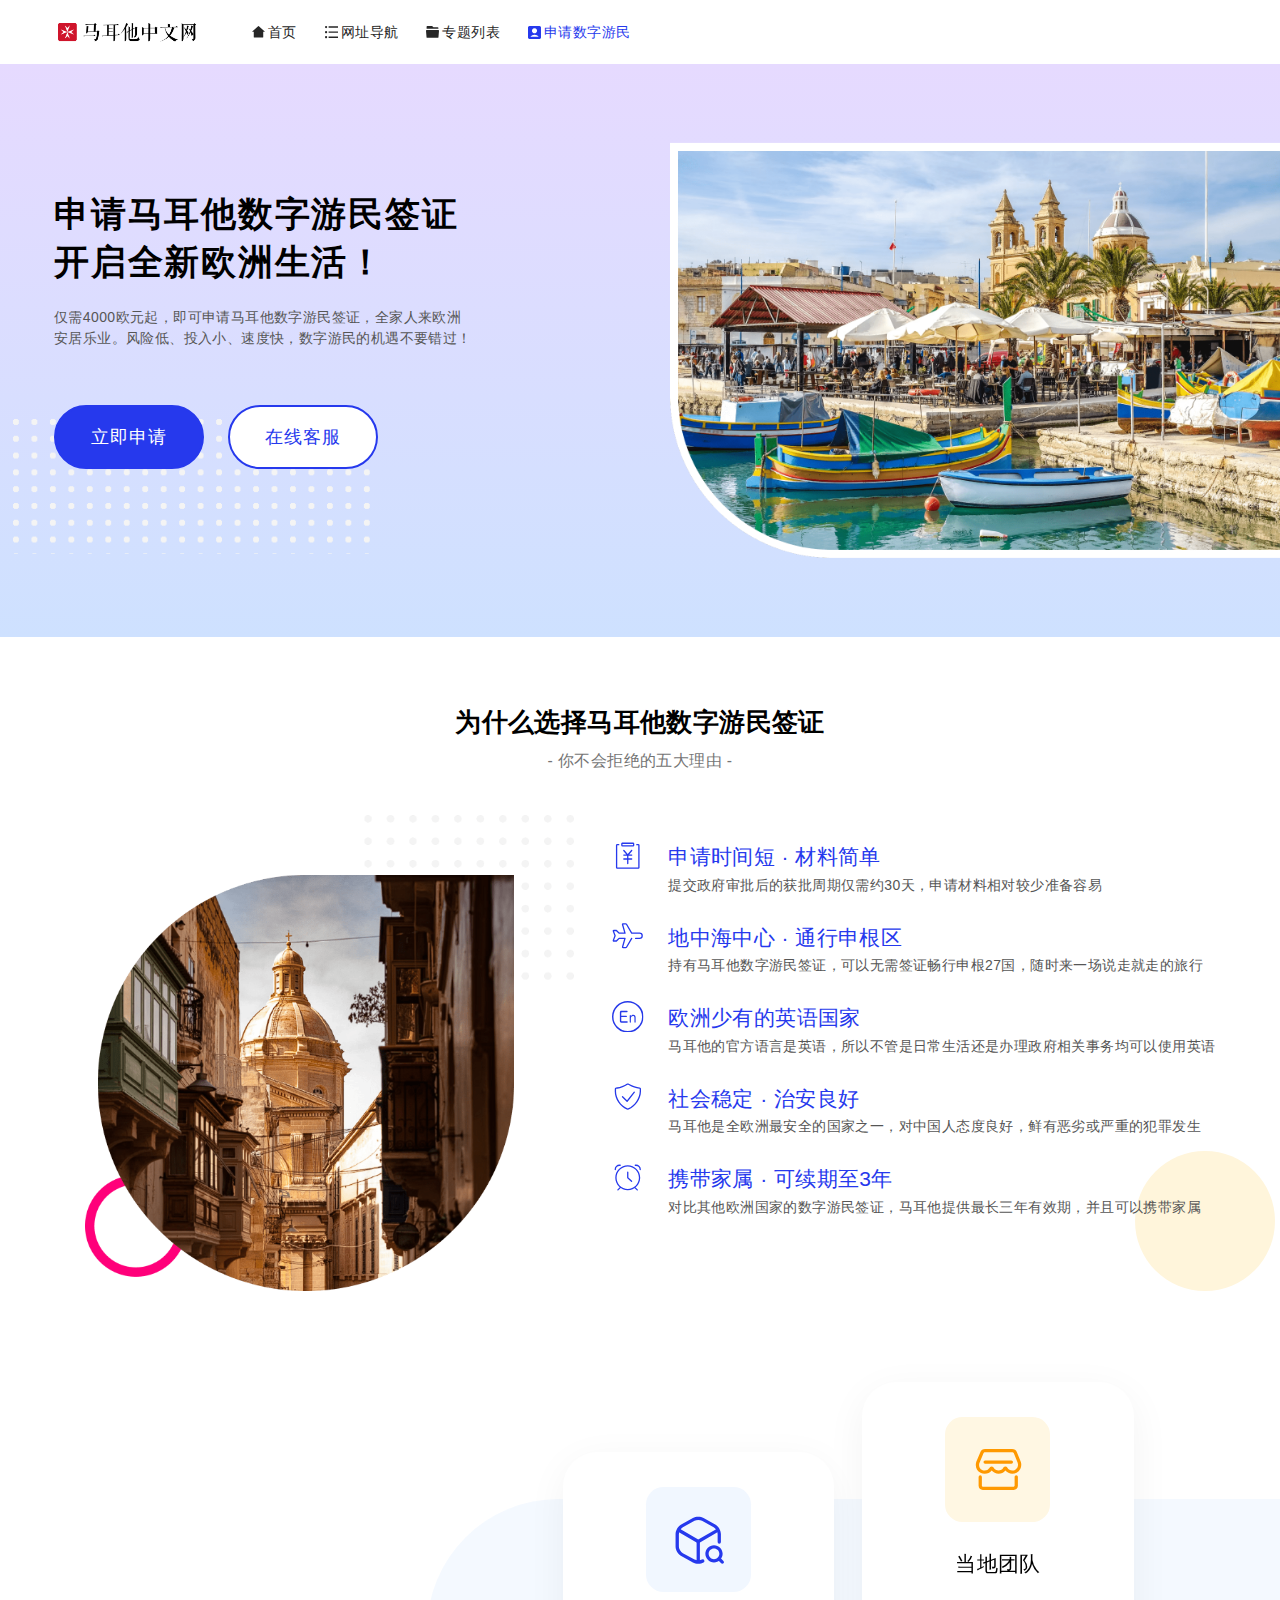
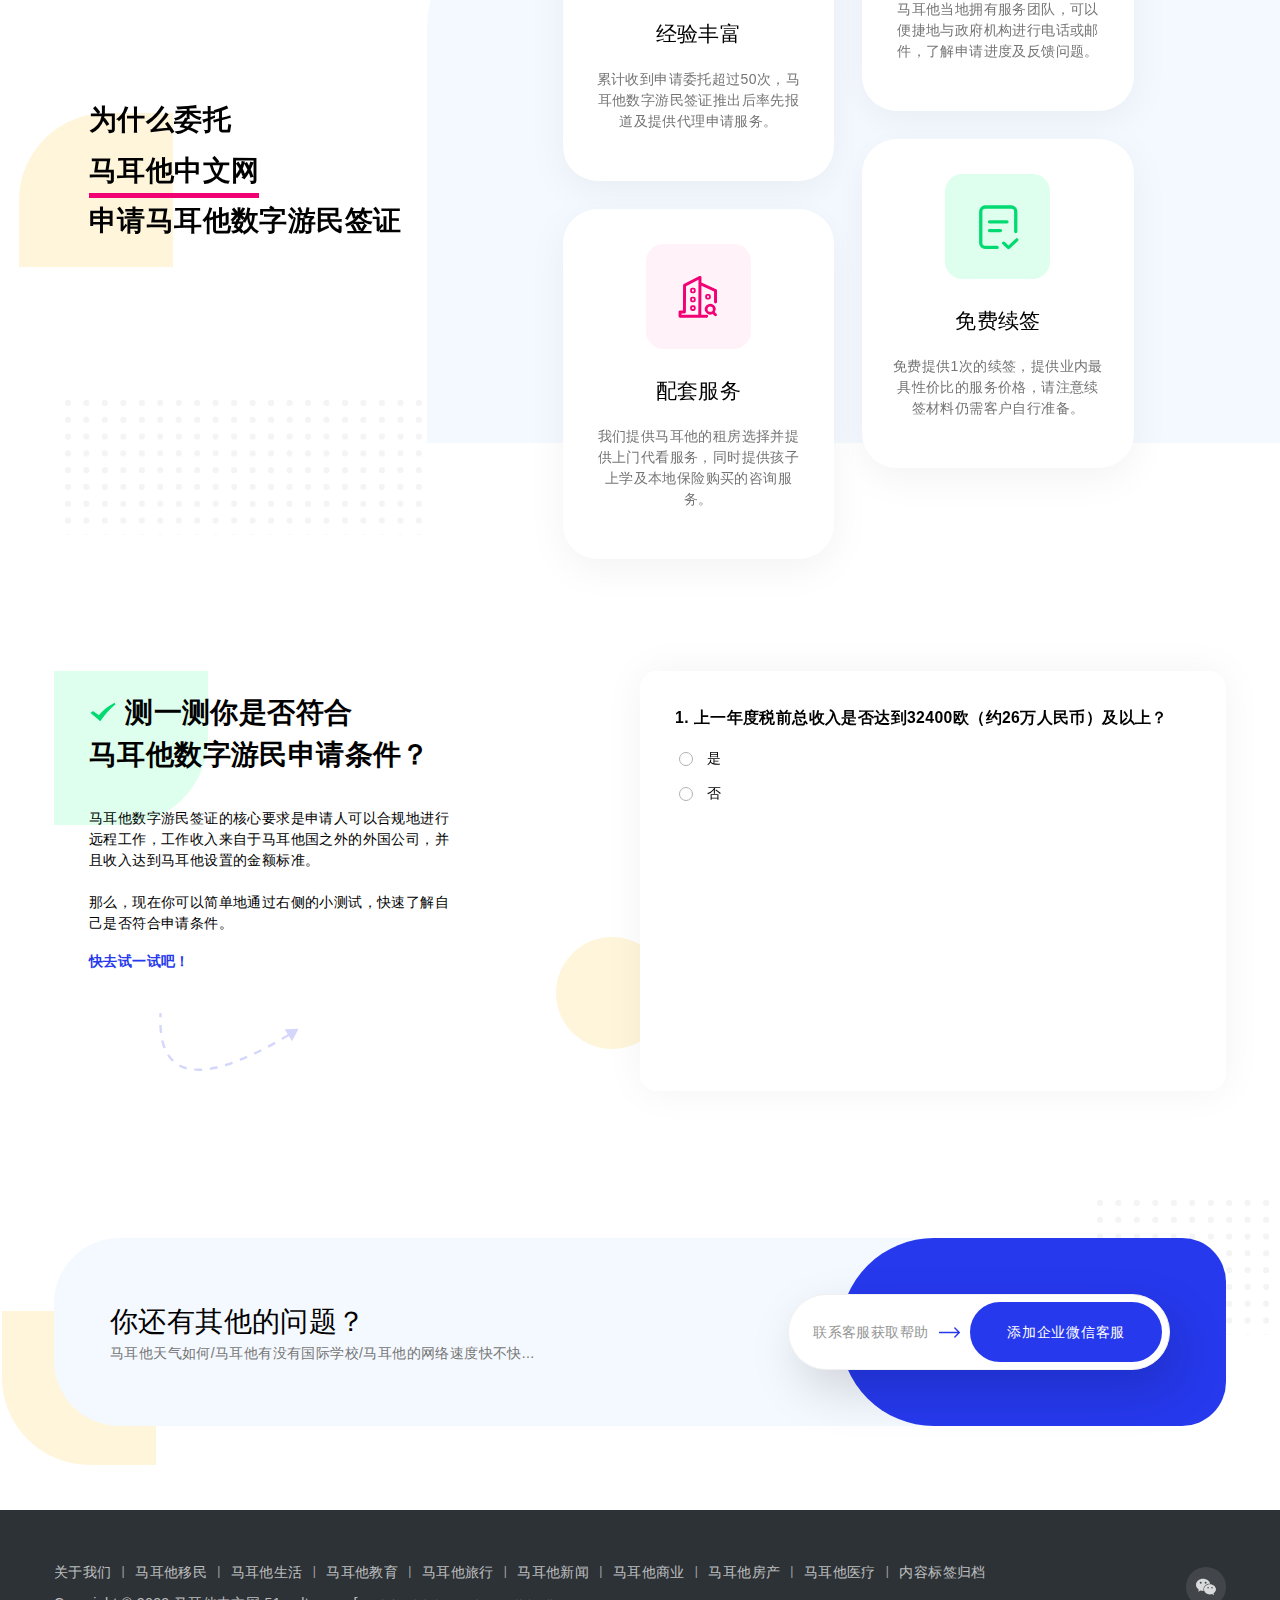
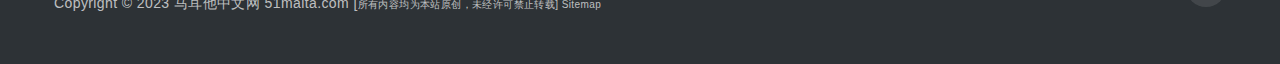
==== index.html @ 095caa0f "fix: update" ====
<!doctype html>
<html lang="en">
  <head>
    <meta charset="UTF-8" />
    <meta name="viewport" content="width=device-width,initial-scale=1,maximum-scale=1,user-scalable=0,viewport-fit=cover" />
    <title>申请数字游民 - 马耳他中文网 - 马耳他实用资讯及指南</title>
    <meta name="keywords" content="马耳他, 马耳他中文网,马耳他旅游,马耳他生活,马耳他教育,马耳他文化,马耳他商业,马耳他指南,马耳他资讯,马耳他移民" />
    <meta name="description" content="马耳他中文网提供全面的马耳他实用资讯和旅游生活指南。我们致力于为在马耳他生活的中国人提供实用信息，同时为对马耳他感兴趣的人提供关于马耳他的各种信息，包括移民、旅游、文化、教育、生活和工作等方面的内容。" />
    <meta property="og:type" content="webpage" />
    <meta property="og:url" content="https://www.51malta.com" />
    <meta property="og:site_name" content="马耳他中文网" />
    <meta property="og:title" content="申请数字游民 - 马耳他中文网 - 马耳他实用资讯及指南" />
    <meta property="og:description" content="马耳他中文网提供全面的马耳他实用资讯和旅游生活指南。我们致力于为在马耳他生活的中国人提供实用信息，同时为对马耳他感兴趣的人提供关于马耳他的各种信息，包括移民、旅游、文化、教育、生活和工作等方面的内容。" />
    <meta name="applicable-device" content="pc,mobile" />
    <meta http-equiv="Cache-Control" content="no-transform" />
    <link rel="icon" href="favicon.png">
    <link rel='dns-prefetch' href='//www.51malta.com' />
    <script type="module" crossorigin src="/static/index-8d9194de.js"></script>
    <link rel="stylesheet" href="/static/style-eeecd797.css">
  </head>
  <body>
    <div id="app"></div>
    
  </body>
</html>
---- static/style-eeecd797.css ----
*,:before,:after{box-sizing:border-box;border-width:0;border-style:solid;border-color:#e5e7eb}:before,:after{--tw-content: ""}html{line-height:1.5;-webkit-text-size-adjust:100%;-moz-tab-size:4;-o-tab-size:4;tab-size:4;font-family:ui-sans-serif,system-ui,-apple-system,BlinkMacSystemFont,Segoe UI,Roboto,Helvetica Neue,Arial,Noto Sans,sans-serif,"Apple Color Emoji","Segoe UI Emoji",Segoe UI Symbol,"Noto Color Emoji";font-feature-settings:normal;font-variation-settings:normal}body{margin:0;line-height:inherit}hr{height:0;color:inherit;border-top-width:1px}abbr:where([title]){-webkit-text-decoration:underline dotted;text-decoration:underline dotted}h1,h2,h3,h4,h5,h6{font-size:inherit;font-weight:inherit}a{color:inherit;text-decoration:inherit}b,strong{font-weight:bolder}code,kbd,samp,pre{font-family:ui-monospace,SFMono-Regular,Menlo,Monaco,Consolas,Liberation Mono,Courier New,monospace;font-size:1em}small{font-size:80%}sub,sup{font-size:75%;line-height:0;position:relative;vertical-align:baseline}sub{bottom:-.25em}sup{top:-.5em}table{text-indent:0;border-color:inherit;border-collapse:collapse}button,input,optgroup,select,textarea{font-family:inherit;font-feature-settings:inherit;font-variation-settings:inherit;font-size:100%;font-weight:inherit;line-height:inherit;color:inherit;margin:0;padding:0}button,select{text-transform:none}button,[type=button],[type=reset],[type=submit]{-webkit-appearance:button;background-color:transparent;background-image:none}:-moz-focusring{outline:auto}:-moz-ui-invalid{box-shadow:none}progress{vertical-align:baseline}::-webkit-inner-spin-button,::-webkit-outer-spin-button{height:auto}[type=search]{-webkit-appearance:textfield;outline-offset:-2px}::-webkit-search-decoration{-webkit-appearance:none}::-webkit-file-upload-button{-webkit-appearance:button;font:inherit}summary{display:list-item}blockquote,dl,dd,h1,h2,h3,h4,h5,h6,hr,figure,p,pre{margin:0}fieldset{margin:0;padding:0}legend{padding:0}ol,ul,menu{list-style:none;margin:0;padding:0}dialog{padding:0}textarea{resize:vertical}input::-moz-placeholder,textarea::-moz-placeholder{opacity:1;color:#9ca3af}input::placeholder,textarea::placeholder{opacity:1;color:#9ca3af}button,[role=button]{cursor:pointer}:disabled{cursor:default}img,svg,video,canvas,audio,iframe,embed,object{display:block;vertical-align:middle}img,video{max-width:100%;height:auto}[hidden]{display:none}*,:before,:after{--tw-border-spacing-x: 0;--tw-border-spacing-y: 0;--tw-translate-x: 0;--tw-translate-y: 0;--tw-rotate: 0;--tw-skew-x: 0;--tw-skew-y: 0;--tw-scale-x: 1;--tw-scale-y: 1;--tw-pan-x: ;--tw-pan-y: ;--tw-pinch-zoom: ;--tw-scroll-snap-strictness: proximity;--tw-gradient-from-position: ;--tw-gradient-via-position: ;--tw-gradient-to-position: ;--tw-ordinal: ;--tw-slashed-zero: ;--tw-numeric-figure: ;--tw-numeric-spacing: ;--tw-numeric-fraction: ;--tw-ring-inset: ;--tw-ring-offset-width: 0px;--tw-ring-offset-color: #fff;--tw-ring-color: rgb(59 130 246 / .5);--tw-ring-offset-shadow: 0 0 #0000;--tw-ring-shadow: 0 0 #0000;--tw-shadow: 0 0 #0000;--tw-shadow-colored: 0 0 #0000;--tw-blur: ;--tw-brightness: ;--tw-contrast: ;--tw-grayscale: ;--tw-hue-rotate: ;--tw-invert: ;--tw-saturate: ;--tw-sepia: ;--tw-drop-shadow: ;--tw-backdrop-blur: ;--tw-backdrop-brightness: ;--tw-backdrop-contrast: ;--tw-backdrop-grayscale: ;--tw-backdrop-hue-rotate: ;--tw-backdrop-invert: ;--tw-backdrop-opacity: ;--tw-backdrop-saturate: ;--tw-backdrop-sepia: }::backdrop{--tw-border-spacing-x: 0;--tw-border-spacing-y: 0;--tw-translate-x: 0;--tw-translate-y: 0;--tw-rotate: 0;--tw-skew-x: 0;--tw-skew-y: 0;--tw-scale-x: 1;--tw-scale-y: 1;--tw-pan-x: ;--tw-pan-y: ;--tw-pinch-zoom: ;--tw-scroll-snap-strictness: proximity;--tw-gradient-from-position: ;--tw-gradient-via-position: ;--tw-gradient-to-position: ;--tw-ordinal: ;--tw-slashed-zero: ;--tw-numeric-figure: ;--tw-numeric-spacing: ;--tw-numeric-fraction: ;--tw-ring-inset: ;--tw-ring-offset-width: 0px;--tw-ring-offset-color: #fff;--tw-ring-color: rgb(59 130 246 / .5);--tw-ring-offset-shadow: 0 0 #0000;--tw-ring-shadow: 0 0 #0000;--tw-shadow: 0 0 #0000;--tw-shadow-colored: 0 0 #0000;--tw-blur: ;--tw-brightness: ;--tw-contrast: ;--tw-grayscale: ;--tw-hue-rotate: ;--tw-invert: ;--tw-saturate: ;--tw-sepia: ;--tw-drop-shadow: ;--tw-backdrop-blur: ;--tw-backdrop-brightness: ;--tw-backdrop-contrast: ;--tw-backdrop-grayscale: ;--tw-backdrop-hue-rotate: ;--tw-backdrop-invert: ;--tw-backdrop-opacity: ;--tw-backdrop-saturate: ;--tw-backdrop-sepia: }:root{--theme-color: #2639ED;--theme-hover: #2639ED;--action-color: #2639ED;--theme-base-color: #fff;--theme-body-bg-color: #fff;--theme-el-bg-color: #fff;--theme-font-family: -apple-system,BlinkMacSystemFont,Segoe UI,Roboto,Ubuntu,Helvetica Neue,Helvetica,Arial,PingFang SC,Hiragino Sans GB,Microsoft YaHei UI,Microsoft YaHei,Source Han Sans CN,sans-serif;--theme-dropdown-arrow: url("data:image/svg+xml;charset=utf-8,%3Csvg class='icon' viewBox='0 0 1024 1024' xmlns='http://www.w3.org/2000/svg' width='300' height='300'%3E%3Cpath d='M512 562.005l211.2-211.2 60.33 60.331L512 682.666l-271.53-271.53 60.33-60.33z'/%3E%3C/svg%3E");--theme-quote-bg: url("data:image/svg+xml;charset=utf-8,%3Csvg class='icon' viewBox='0 0 1024 1024' xmlns='http://www.w3.org/2000/svg' width='180' height='180'%3E%3Cpath d='M195.541 739.03C151.595 692.351 128 640 128 555.135c0-149.333 104.832-283.179 257.28-349.355l38.101 58.795c-142.293 76.97-170.112 176.853-181.205 239.83 22.912-11.862 52.907-16 82.304-13.27 76.97 7.125 137.643 70.315 137.643 148.864a149.333 149.333 0 01-149.334 149.333 165.163 165.163 0 01-117.248-50.304zm426.667 0c-43.947-46.678-67.541-99.03-67.541-183.894 0-149.333 104.832-283.179 257.28-349.355l38.101 58.795c-142.293 76.97-170.112 176.853-181.205 239.83 22.912-11.862 52.906-16 82.304-13.27 76.97 7.125 137.642 70.315 137.642 148.864a149.333 149.333 0 01-149.333 149.333 165.163 165.163 0 01-117.248-50.304z'/%3E%3C/svg%3E") }*{-webkit-tap-highlight-color:rgba(255,255,255,0);-webkit-tap-highlight-color:transparent;box-sizing:inherit}*:before,*:after{box-sizing:inherit}html{box-sizing:border-box;-webkit-text-size-adjust:100%}html,body{padding:0;margin:0;font-family:Microsoft YaHei,-apple-system,BlinkMacSystemFont,Segoe UI,Roboto,Ubuntu,Helvetica Neue,Helvetica,Arial,PingFang SC,Hiragino Sans GB,Microsoft YaHei UI,Microsoft YaHei,Source Han Sans CN,sans-serif;-webkit-overflow-scrolling:touch;color:#000000a6;padding-bottom:env(safe-area-inset-bottom);background:var(--theme-body-bg-color);word-wrap:break-word;color:var(--theme-black-color);--scrollbar-width: 0px;transition:all .3s ease-out 0s,padding-right 0s;-webkit-font-smoothing:antialiased}body{transition:all .3s ease-out 0s,padding-right 0s;padding-top:64px}div,a,ul,p,h1,h2,h3,h4,h5,h6,span,li,ol,dl{padding:0;margin:0;letter-spacing:.4px}ul{list-style:none}a{text-decoration:none;color:var(--van-primary-color)}h1,h2,h3,h4,h5,h6{padding:0;margin:0;font-weight:400}::-webkit-search-cancel-button{display:none}.flex-center{display:flex;align-items:center;justify-content:center}.wrap{margin-left:auto;margin-right:auto;width:100%;padding-left:10px;padding-right:10px}@media (min-width: 768px){.wrap{padding-left:1rem;padding-right:1rem}}.btn{position:relative;z-index:10;cursor:pointer;-webkit-user-select:none;-moz-user-select:none;user-select:none;border-radius:9999px;border-width:2px;padding:1.25rem 2.5rem;font-size:1.25rem;line-height:1.75rem;letter-spacing:.05em;--tw-text-opacity: 1;color:rgb(255 255 255 / var(--tw-text-opacity))}.btn:active{--tw-translate-y: 1px;--tw-scale-x: .95;--tw-scale-y: .95;transform:translate(var(--tw-translate-x),var(--tw-translate-y)) rotate(var(--tw-rotate)) skew(var(--tw-skew-x)) skewY(var(--tw-skew-y)) scaleX(var(--tw-scale-x)) scaleY(var(--tw-scale-y))}.btn{background-color:var(--theme-color);border-color:var(--theme-color);transition:all .2s ease-out 0s}.btn-border{--tw-bg-opacity: 1;background-color:rgb(255 255 255 / var(--tw-bg-opacity));color:var(--theme-color)}.color{color:var(--theme-color)}.visible{visibility:visible}.fixed{position:fixed}.absolute{position:absolute}.relative{position:relative}.-bottom-11{bottom:-2.75rem}.-left-10{left:-2.5rem}.-left-11{left:-2.75rem}.-left-24{left:-6rem}.-left-\[2\.9rem\]{left:-2.9rem}.-right-11{right:-2.75rem}.-right-14{right:-3.5rem}.-top-52{top:-13rem}.-top-56{top:-14rem}.bottom-12{bottom:3rem}.bottom-2{bottom:.5rem}.bottom-7{bottom:1.75rem}.left-0{left:0}.left-1\/2{left:50%}.right-0{right:0}.right-3{right:.75rem}.top-0{top:0}.top-1\/2{top:50%}.top-4{top:1rem}.top-5{top:1.25rem}.-z-10{z-index:-10}.z-10{z-index:10}.m-0{margin:0}.mx-3{margin-left:.75rem;margin-right:.75rem}.mx-auto{margin-left:auto;margin-right:auto}.mb-1{margin-bottom:.25rem}.mb-10{margin-bottom:2.5rem}.mb-12{margin-bottom:3rem}.mb-16{margin-bottom:4rem}.mb-2{margin-bottom:.5rem}.mb-24{margin-bottom:6rem}.mb-3{margin-bottom:.75rem}.mb-4{margin-bottom:1rem}.mb-5{margin-bottom:1.25rem}.mb-6{margin-bottom:1.5rem}.mb-8{margin-bottom:2rem}.ml-0{margin-left:0}.ml-1{margin-left:.25rem}.ml-20{margin-left:5rem}.ml-4{margin-left:1rem}.ml-7{margin-left:1.75rem}.ml-8{margin-left:2rem}.mr-7{margin-right:1.75rem}.mr-\[32px\]{margin-right:32px}.mt-1{margin-top:.25rem}.mt-10{margin-top:2.5rem}.mt-14{margin-top:3.5rem}.mt-2{margin-top:.5rem}.mt-20{margin-top:5rem}.mt-24{margin-top:6rem}.mt-3{margin-top:.75rem}.mt-32{margin-top:8rem}.mt-36{margin-top:9rem}.mt-6{margin-top:1.5rem}.mt-7{margin-top:1.75rem}.mt-8{margin-top:2rem}.mt-9{margin-top:2.25rem}.block{display:block}.inline-block{display:inline-block}.inline{display:inline}.flex{display:flex}.hidden{display:none}.h-31{height:7.5rem}.h-32{height:8rem}.h-4{height:1rem}.h-40{height:10rem}.h-44{height:11rem}.h-48{height:12rem}.h-\[60px\]{height:60px}.h-\[70\%\]{height:70%}.h-full{height:100%}.max-h-\[160px\]{max-height:160px}.min-h-\[25rem\]{min-height:25rem}.w-2{width:.5rem}.w-2\/3{width:66.666667%}.w-31{width:7.5rem}.w-32{width:8rem}.w-4{width:1rem}.w-4\/5{width:80%}.w-40{width:10rem}.w-44{width:11rem}.w-48{width:12rem}.w-72{width:18rem}.w-9\/12{width:75%}.w-\[15\.4rem\]{width:15.4rem}.w-\[42rem\]{width:42rem}.w-\[60px\]{width:60px}.w-\[80\%\]{width:80%}.w-\[88\%\]{width:88%}.w-\[90\%\]{width:90%}.w-full{width:100%}.max-w-\[160px\]{max-width:160px}.transform{transform:translate(var(--tw-translate-x),var(--tw-translate-y)) rotate(var(--tw-rotate)) skew(var(--tw-skew-x)) skewY(var(--tw-skew-y)) scaleX(var(--tw-scale-x)) scaleY(var(--tw-scale-y))}.list-none{list-style-type:none}.flex-col{flex-direction:column}.flex-wrap{flex-wrap:wrap}.items-start{align-items:flex-start}.items-center{align-items:center}.justify-between{justify-content:space-between}.rounded-\[1\.25rem\]{border-radius:1.25rem}.rounded-\[2\.5rem\]{border-radius:2.5rem}.rounded-\[4\.6875rem\]{border-radius:4.6875rem}.rounded-full{border-radius:9999px}.rounded-bl-\[10rem\]{border-bottom-left-radius:10rem}.rounded-bl-\[6\.25rem\]{border-bottom-left-radius:6.25rem}.rounded-br-\[4\.6875rem\]{border-bottom-right-radius:4.6875rem}.rounded-br-\[6\.25rem\]{border-bottom-right-radius:6.25rem}.rounded-tl-\[10rem\]{border-top-left-radius:10rem}.rounded-tl-\[6\.25rem\]{border-top-left-radius:6.25rem}.rounded-tl-\[9\.375rem\]{border-top-left-radius:9.375rem}.rounded-tr-\[4\.6875rem\]{border-top-right-radius:4.6875rem}.border{border-width:1px}.border-b-\[5px\]{border-bottom-width:5px}.border-\[\#B1B1B1\]{--tw-border-opacity: 1;border-color:rgb(177 177 177 / var(--tw-border-opacity))}.border-b-\[\#F20174\]{--tw-border-opacity: 1;border-bottom-color:rgb(242 1 116 / var(--tw-border-opacity))}.bg-\[\#2d3236\]{--tw-bg-opacity: 1;background-color:rgb(45 50 54 / var(--tw-bg-opacity))}.bg-\[\#DEFFEE\]{--tw-bg-opacity: 1;background-color:rgb(222 255 238 / var(--tw-bg-opacity))}.bg-\[\#F4F9FF\]{--tw-bg-opacity: 1;background-color:rgb(244 249 255 / var(--tw-bg-opacity))}.bg-\[\#FFF5DB\]{--tw-bg-opacity: 1;background-color:rgb(255 245 219 / var(--tw-bg-opacity))}.bg-white{--tw-bg-opacity: 1;background-color:rgb(255 255 255 / var(--tw-bg-opacity))}.p-0{padding:0}.p-10{padding:2.5rem}.p-6{padding:1.5rem}.px-16{padding-left:4rem;padding-right:4rem}.px-8{padding-left:2rem;padding-right:2rem}.py-2{padding-top:.5rem;padding-bottom:.5rem}.py-3{padding-top:.75rem;padding-bottom:.75rem}.py-\[50px\]{padding-top:50px;padding-bottom:50px}.pb-10{padding-bottom:2.5rem}.pb-14{padding-bottom:3.5rem}.pb-16{padding-bottom:4rem}.pb-2{padding-bottom:.5rem}.pb-20{padding-bottom:5rem}.pb-32{padding-bottom:8rem}.pb-5{padding-bottom:1.25rem}.pl-10{padding-left:2.5rem}.pl-7{padding-left:1.75rem}.pr-16{padding-right:4rem}.pr-2{padding-right:.5rem}.pr-4{padding-right:1rem}.pr-5{padding-right:1.25rem}.pt-10{padding-top:2.5rem}.pt-16{padding-top:4rem}.pt-2{padding-top:.5rem}.pt-20{padding-top:5rem}.pt-5{padding-top:1.25rem}.pt-6{padding-top:1.5rem}.text-center{text-align:center}.text-2xl{font-size:1.5rem;line-height:2rem}.text-3xl{font-size:1.875rem;line-height:2.25rem}.text-4xl{font-size:2.25rem;line-height:2.5rem}.text-6xl{font-size:3.75rem;line-height:1}.text-7xl{font-size:4.5rem;line-height:1}.text-\[10rem\]{font-size:10rem}.text-\[2\.5rem\]{font-size:2.5rem}.text-\[2rem\]{font-size:2rem}.text-base{font-size:1rem;line-height:1.5rem}.text-lg{font-size:1.125rem;line-height:1.75rem}.text-xl{font-size:1.25rem;line-height:1.75rem}.font-bold{font-weight:700}.font-normal{font-weight:400}.leading-\[1\.8\]{line-height:1.8}.leading-none{line-height:1}.leading-normal{line-height:1.5}.leading-snug{line-height:1.375}.tracking-wider{letter-spacing:.05em}.text-\[\#00DA71\]{--tw-text-opacity: 1;color:rgb(0 218 113 / var(--tw-text-opacity))}.text-\[\#030303\]{--tw-text-opacity: 1;color:rgb(3 3 3 / var(--tw-text-opacity))}.text-\[\#2d3236\]{--tw-text-opacity: 1;color:rgb(45 50 54 / var(--tw-text-opacity))}.text-\[\#565656\]{--tw-text-opacity: 1;color:rgb(86 86 86 / var(--tw-text-opacity))}.text-\[\#757575\]{--tw-text-opacity: 1;color:rgb(117 117 117 / var(--tw-text-opacity))}.text-\[\#959595\]{--tw-text-opacity: 1;color:rgb(149 149 149 / var(--tw-text-opacity))}.text-red-500{--tw-text-opacity: 1;color:rgb(239 68 68 / var(--tw-text-opacity))}.transition{transition-property:color,background-color,border-color,text-decoration-color,fill,stroke,opacity,box-shadow,transform,filter,-webkit-backdrop-filter;transition-property:color,background-color,border-color,text-decoration-color,fill,stroke,opacity,box-shadow,transform,filter,backdrop-filter;transition-property:color,background-color,border-color,text-decoration-color,fill,stroke,opacity,box-shadow,transform,filter,backdrop-filter,-webkit-backdrop-filter;transition-timing-function:cubic-bezier(.4,0,.2,1);transition-duration:.15s}.ease-out{transition-timing-function:cubic-bezier(0,0,.2,1)}@media (min-width: 320px){html{font-size:10px}.wrap{width:100%}}@media (min-width: 768px){html{font-size:10px}.wrap{width:720px}}@media (min-width: 1024px){html{font-size:12px}.wrap{width:900px}}@media (min-width: 1280px){html{font-size:14px}.wrap{width:1200px}}.point{position:relative}.point:after{position:absolute;display:block;content:"";width:26rem;height:9.625rem;background:radial-gradient(circle at .21875rem .21875rem,#F4F4F4 .21875rem,transparent 0);background-size:1.32rem 1.2rem;z-index:0}@media (min-width: 768px){.md\:absolute{position:absolute}.md\:right-0{right:0}.md\:top-1\/2{top:50%}.md\:mr-8{margin-right:2rem}.md\:mt-0{margin-top:0}.md\:block{display:block}.md\:flex{display:flex}.md\:hidden{display:none}.md\:w-1\/2{width:50%}.md\:w-2\/5{width:40%}.md\:w-3\/4{width:75%}.md\:w-5\/12{width:41.666667%}.md\:w-\[420px\]{width:420px}.md\:w-\[62\%\]{width:62%}.md\:flex-row{flex-direction:row}.md\:items-start{align-items:flex-start}.md\:items-center{align-items:center}.md\:justify-between{justify-content:space-between}.md\:overflow-y-auto{overflow-y:auto}.md\:overflow-x-hidden{overflow-x:hidden}.md\:px-3{padding-left:.75rem;padding-right:.75rem}.md\:pb-48{padding-bottom:12rem}.md\:pl-16{padding-left:4rem}.md\:pt-36{padding-top:9rem}}@media (min-width: 1024px){.lg\:block{display:block}.lg\:w-\[550px\]{width:550px}.lg\:w-\[59\%\]{width:59%}.lg\:text-left{text-align:left}}@media (min-width: 1280px){.xl\:w-\[610px\]{width:610px}}.svg-icon{width:1em;height:1em;vertical-align:-.15em;overflow:hidden;fill:currentColor;color:var(--theme-color)}.footer{font-family:var(--theme-font-family)}.footer-nav{margin:0;margin-bottom:.75rem;list-style-type:none;padding:0}.menu-item{display:inline-block;margin-right:10px;line-height:18px}.menu-item a{display:inline-block;padding-right:10px;vertical-align:top;font-size:14px;line-height:1.5;color:#ffffffb3}.menu-item:after{display:inline-block;font-size:12px;line-height:18px;opacity:.8;content:"|";vertical-align:top;color:#ffffffb3}.menu-item:last-of-type:after{display:none}.copyright{font-size:14px;color:#ffffffb3}.footer-wx{flex:0 0 40px;width:40px;height:40px;position:relative;margin:7px 0 7px 20px;color:#ffffffb3;overflow:hidden}.footer-wx:hover{color:#ffffffe6;text-decoration:none;overflow:visible}.footer-wx i{display:block;position:relative;width:40px;height:40px;font-size:20px;border-radius:50%;text-align:center;background:rgba(255,255,255,.1);color:#fffc;z-index:0}.footer-wx .svg-icon{color:#fffc;position:absolute;top:50%;left:50%;transform:translate(-50%,-50%);z-index:2}.footer-wx i:after{position:absolute;left:0;top:0;width:100%;height:100%;background:var(--theme-hover);border-radius:50%;content:"";opacity:0;transform:scale(0)}.footer-wx i:hover .svg-icon{color:#fff}.footer-wx i:hover:after{transform:scale(1);opacity:1;transition:all .5s cubic-bezier(.3,0,0,1.3) 0s}.footer-wx span{position:absolute;z-index:20;top:-170px;left:0;margin-left:-57px;width:150px;height:150px;background-color:#fff;background-size:95% auto;background-position:50%;background-repeat:no-repeat;background-image:url([data-uri]);box-shadow:0 0 5px 1px #0000004d;opacity:0;transition:all .2s ease-out .1s}.footer-wx span:after{position:absolute;bottom:-16px;left:50%;width:0;height:0;margin-left:-8px;line-height:0;border:8px solid transparent;border-top-color:#fff;content:""}.footer-wx:hover span{top:-165px;opacity:1;transition:all .2s ease-out .1s}@media (max-width: 1280px){.footer-logo{display:none}}.other.point:after{right:-2.75rem;top:-2.75rem;width:13rem!important}.other:before{content:"";position:absolute;left:-2.75rem;bottom:-2.75rem;height:11rem;width:11rem;border-bottom-left-radius:6.25rem;--tw-bg-opacity: 1;background-color:rgb(255 245 219 / var(--tw-bg-opacity))}.other-add:after{content:"";position:absolute;right:0;top:0;display:block;height:100%;width:88%;border-radius:10rem 4.6875rem 4.6875rem 10rem;background-color:var(--theme-color)}.other-help{border-radius:50rem;border:1px solid #f1f1f1;box-shadow:10px 20px 50px #00000026}.other-service{overflow:hidden}.other-service:hover{overflow:visible}.other-service span{position:absolute;right:.75rem;top:-13rem;z-index:-10;height:12rem;width:12rem;--tw-bg-opacity: 1;background-color:rgb(255 255 255 / var(--tw-bg-opacity));background-color:#fff;background-size:95% auto;background-position:50%;background-repeat:no-repeat;box-shadow:0 0 40px #0000000d;opacity:0;transition:all .2s ease-out .1s;background-image:url([data-uri])}.other-service span:after{position:absolute;bottom:-16px;left:50%;width:0;height:0;margin-left:-8px;line-height:0;border:8px solid transparent;border-top-color:#fff;content:""}.other-service:hover span{top:-14rem;opacity:1;transition:all .2s ease-out .1s z-10}@media (max-width: 767px){.other{margin-left:auto;margin-right:auto;width:80%}.other-title{padding-top:2.5rem;padding-bottom:2.5rem}.other-title,.other-add{margin-left:auto;margin-right:auto;width:80%}.other-add{padding-top:1.25rem;padding-right:1.25rem;padding-bottom:1.25rem}.other-add:after{display:none}}@media (max-width: 476px){.other-help{flex-direction:column}.other-help p{margin-top:.5rem;margin-bottom:1rem}.other-help .svg-icon{display:none}}.test-title:before{content:"";position:absolute;top:0;left:0;display:block;height:11rem;width:11rem;border-bottom-right-radius:6.25rem;--tw-bg-opacity: 1;background-color:rgb(222 255 238 / var(--tw-bg-opacity))}.test-form{transform-style:preserve-3d;box-shadow:0 0 40px #0000000d}.test-form:after{content:"";position:absolute;bottom:3rem;left:-6rem;display:block;height:8rem;width:8rem;border-radius:9999px;--tw-bg-opacity: 1;background-color:rgb(255 245 219 / var(--tw-bg-opacity));transform:translateZ(-1px)}.test-form-box::-webkit-scrollbar{width:.25rem}.test-form-box::-moz-scrollbar{width:.25rem}.test-form-box::-webkit-scrollbar-thumb{background-color:#b1b1b1;border-radius:1rem}.test-form-box::-moz-scrollbar-thumb{background-color:#b1b1b1;border-radius:1rem}.radio-item input[type=radio]{-webkit-appearance:none;-moz-appearance:none;appearance:none}.radio-item input[type=radio]+span{position:relative;display:block;height:1rem;width:1rem;border-radius:9999px;border-width:1px;--tw-border-opacity: 1;border-color:rgb(177 177 177 / var(--tw-border-opacity));background-color:transparent}.radio-item input[type=radio]:checked+span+span{color:var(--theme-color)}.radio-item input[type=radio]:checked+span{border-color:var(--theme-color)}.radio-item input[type=radio]:checked+span:after{content:"";position:absolute;top:50%;left:50%;height:.5rem;width:.5rem;border-radius:9999px;transform:translate(-50%,-50%);background-color:var(--theme-color)}@media (max-width: 767px){.test-title,.test-form{margin-left:auto;margin-right:auto;width:80%}.test-title a+.svg-icon{transform:rotateY(180deg) rotate(160deg)}}.what{transform-style:preserve-3d}.what .point:after{bottom:1.75rem;left:1.75rem}.what:after{position:absolute;display:block;transform:translateZ(1px)}.what-title:after{content:"";position:absolute;top:1.25rem;left:-2.5rem;z-index:-10;display:block;height:11rem;width:11rem;border-top-left-radius:6.25rem;--tw-bg-opacity: 1;background-color:rgb(255 245 219 / var(--tw-bg-opacity))}.what .wrap{z-index:10}@media (max-width: 767px){.what .wrap{margin-left:auto;margin-right:auto;flex-direction:column}.what-title{margin-bottom:5rem}}@media (min-width: 768px){.what:before{content:"";position:absolute;top:50%;right:0;z-index:10;display:block;height:70%;width:66.666667%;border-top-left-radius:9.375rem;transform:translateY(-50%);background-color:#f4f9ff}}.what .item{box-shadow:0 10px 40px #0000000d}@media (max-width: 767px){.what-list{width:80%}.what .item{margin-bottom:2.5rem;margin-left:0;width:100%}.what .item p{width:100%}}@media (min-width: 767px){.what .item:nth-child(1){margin-top:5rem}.what .item:nth-child(3){margin-top:2rem}.what .item:nth-child(4){margin-top:-3rem}}.why-list:after{content:"";position:absolute;bottom:.5rem;right:-3.5rem;z-index:0;display:block;height:10rem;width:10rem;border-radius:9999px;padding:1.5rem;background-color:#fff5db}@media (max-width: 639px){.why-list:after{right:-0px}}@media (max-width: 767px){.why-list{margin-left:auto;margin-right:auto;max-width:47rem}}.banner{display:flex;flex-direction:column;background-image:linear-gradient(180deg,#E6DAFF 0%,#CEE1FF 100%);font-style:normal;color:#000}.banner .wrap{position:relative}@media (max-width: 767px){.banner .wrap{z-index:1;order:2;margin-left:auto;margin-right:auto;margin-top:2.5rem;width:80%}}.banner-img{order:1;margin-left:auto}@media (min-width: 768px){.banner-img{transform:translateY(-50%)}}.banner-desc{color:#565656}.banner .point:after{top:1rem;left:-2.9rem}.header{position:fixed;top:0;left:0;z-index:999;background-color:#fff;width:100%;border:0;box-shadow:0 0 3px 1px hsla(var(--theme-color-hsl),.06)}.header .wrap{display:flex;align-items:center;justify-content:space-between}.header .logo{height:64px;display:flex;align-items:center;font-size:20px;line-height:1;transition:all .3s ease-out 0s}.header .logo img{width:auto;max-height:36px}.nav{display:flex;flex:1;margin-left:40px;align-items:center}.nav a{display:flex;align-items:center;padding:0 14px;color:#262626;line-height:64px;font-size:14px}.nav a.active,.nav a:hover,.nav a.active .svg-icon,.nav a:hover .svg-icon{color:var(--theme-hover);background:0 0}.nav a .svg-icon{font-size:13px;margin-right:3px;color:#262626}.navbar-toggle{margin:0;order:1;position:relative;padding:9px 10px;background-color:initial;background-image:none;border:1px solid transparent;border-radius:2px;transition:all .3s ease-out 0s}.navbar-toggle .icon-bar{display:block;width:20px;height:2px;border-radius:1px}.navbar-toggle .icon-bar+.icon-bar{margin-top:5px}.icon-bar{transition:all .3s ease-out .3s;background:rgba(38,38,38,.8)}@media (max-width: 767px){.header .wrap{padding:0 10px 0 15px}.navbar-on .navbar-toggle{position:fixed;top:0;z-index:1000;right:100%;background:0 0!important;border:0!important;margin-top:8px;color:#fff}.navbar-on .icon-bar{transition:all .3s ease-out .3s;background:#fff!important}.navbar-on .icon-bar-1{margin-bottom:0;transform:rotate(-45deg) translate(-5px,5px)}.navbar-on .icon-bar-2{opacity:0}.navbar-on .icon-bar-3{transform:rotate(45deg) translate(-5px,-5px)}.nav{display:block!important;position:fixed!important;bottom:0;top:0;right:100%;z-index:998;padding:50px 0;width:80%;height:100%!important;margin:0!important;background:var(--theme-color);transition:all .3s ease-out 0s;overflow:auto;border:0}.nav a{width:100%;padding:0 20px;font-weight:400;line-height:48px!important;color:#fff;border-bottom:1px solid rgba(0,0,0,.05)}.nav a.active{color:#fff!important;background:rgba(255,255,255,.1)!important}.nav a .svg-icon,.nav a.active .svg-icon{color:#fff;font-size:14px;margin-right:6px}}.navbar-on{transition:all .3s ease-out 0s;position:fixed;top:0;left:0;right:0;bottom:0;overflow:hidden;transform:translate(80%)}.navbar-on-shadow{display:none}.navbar-on .navbar-on-shadow{position:fixed;z-index:10000;width:100%;height:100%;left:0;top:0;content:"";background:rgba(0,0,0,.3);cursor:pointer;display:block}
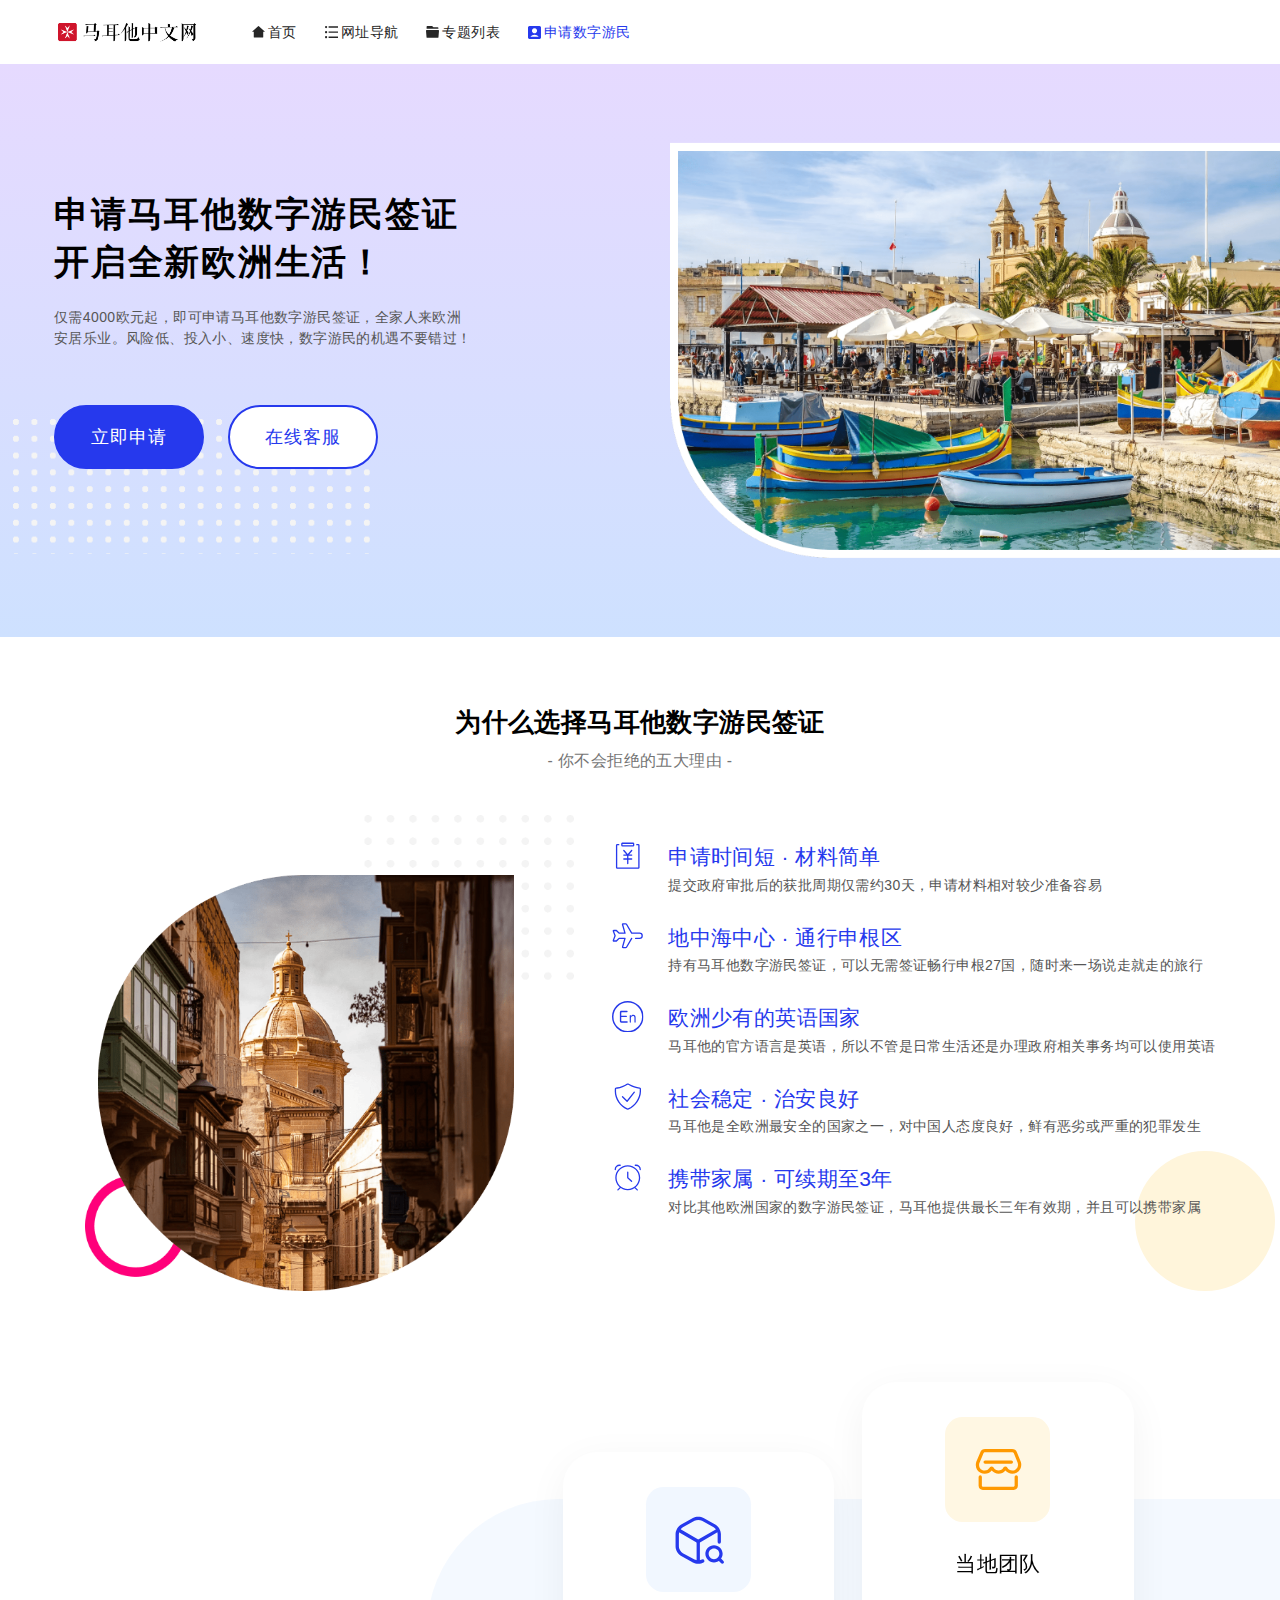
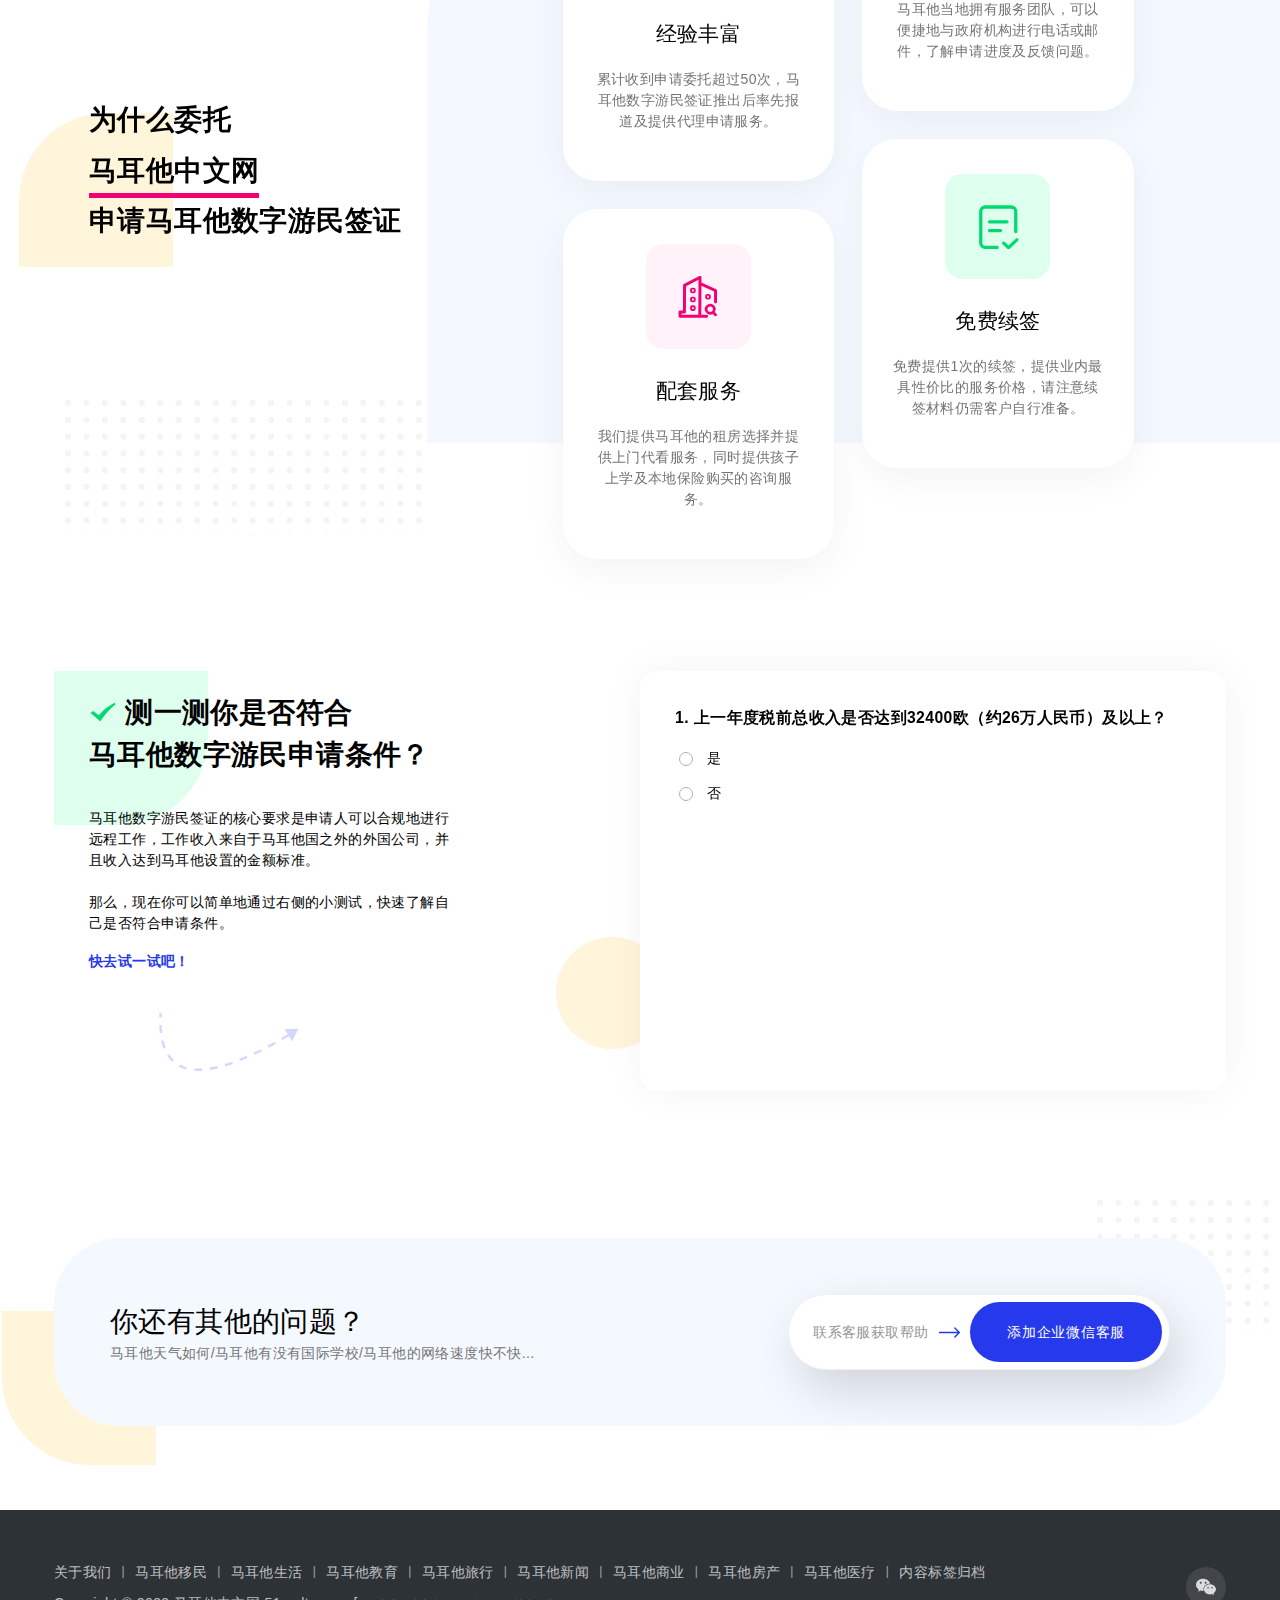
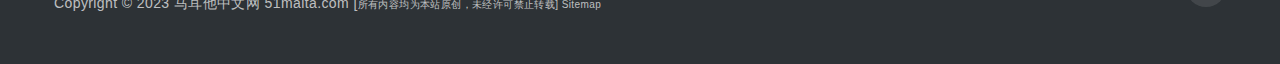
==== commit c82a22fd: "fix: update" ====
--- a/index.html
+++ b/index.html
@@ -15,8 +15,8 @@
     <meta http-equiv="Cache-Control" content="no-transform" />
     <link rel="icon" href="favicon.png">
     <link rel='dns-prefetch' href='//www.51malta.com' />
-    <script type="module" crossorigin src="/static/index-8d9194de.js"></script>
-    <link rel="stylesheet" href="/static/style-eeecd797.css">
+    <script type="module" crossorigin src="/static/index-7866ac54.js"></script>
+    <link rel="stylesheet" href="/static/style-fd25ceef.css">
   </head>
   <body>
     <div id="app"></div>
--- a/static/style-fd25ceef.css
+++ b/static/style-fd25ceef.css
@@ -0,0 +1 @@
+*,:before,:after{box-sizing:border-box;border-width:0;border-style:solid;border-color:#e5e7eb}:before,:after{--tw-content: ""}html{line-height:1.5;-webkit-text-size-adjust:100%;-moz-tab-size:4;-o-tab-size:4;tab-size:4;font-family:ui-sans-serif,system-ui,-apple-system,BlinkMacSystemFont,Segoe UI,Roboto,Helvetica Neue,Arial,Noto Sans,sans-serif,"Apple Color Emoji","Segoe UI Emoji",Segoe UI Symbol,"Noto Color Emoji";font-feature-settings:normal;font-variation-settings:normal}body{margin:0;line-height:inherit}hr{height:0;color:inherit;border-top-width:1px}abbr:where([title]){-webkit-text-decoration:underline dotted;text-decoration:underline dotted}h1,h2,h3,h4,h5,h6{font-size:inherit;font-weight:inherit}a{color:inherit;text-decoration:inherit}b,strong{font-weight:bolder}code,kbd,samp,pre{font-family:ui-monospace,SFMono-Regular,Menlo,Monaco,Consolas,Liberation Mono,Courier New,monospace;font-size:1em}small{font-size:80%}sub,sup{font-size:75%;line-height:0;position:relative;vertical-align:baseline}sub{bottom:-.25em}sup{top:-.5em}table{text-indent:0;border-color:inherit;border-collapse:collapse}button,input,optgroup,select,textarea{font-family:inherit;font-feature-settings:inherit;font-variation-settings:inherit;font-size:100%;font-weight:inherit;line-height:inherit;color:inherit;margin:0;padding:0}button,select{text-transform:none}button,[type=button],[type=reset],[type=submit]{-webkit-appearance:button;background-color:transparent;background-image:none}:-moz-focusring{outline:auto}:-moz-ui-invalid{box-shadow:none}progress{vertical-align:baseline}::-webkit-inner-spin-button,::-webkit-outer-spin-button{height:auto}[type=search]{-webkit-appearance:textfield;outline-offset:-2px}::-webkit-search-decoration{-webkit-appearance:none}::-webkit-file-upload-button{-webkit-appearance:button;font:inherit}summary{display:list-item}blockquote,dl,dd,h1,h2,h3,h4,h5,h6,hr,figure,p,pre{margin:0}fieldset{margin:0;padding:0}legend{padding:0}ol,ul,menu{list-style:none;margin:0;padding:0}dialog{padding:0}textarea{resize:vertical}input::-moz-placeholder,textarea::-moz-placeholder{opacity:1;color:#9ca3af}input::placeholder,textarea::placeholder{opacity:1;color:#9ca3af}button,[role=button]{cursor:pointer}:disabled{cursor:default}img,svg,video,canvas,audio,iframe,embed,object{display:block;vertical-align:middle}img,video{max-width:100%;height:auto}[hidden]{display:none}*,:before,:after{--tw-border-spacing-x: 0;--tw-border-spacing-y: 0;--tw-translate-x: 0;--tw-translate-y: 0;--tw-rotate: 0;--tw-skew-x: 0;--tw-skew-y: 0;--tw-scale-x: 1;--tw-scale-y: 1;--tw-pan-x: ;--tw-pan-y: ;--tw-pinch-zoom: ;--tw-scroll-snap-strictness: proximity;--tw-gradient-from-position: ;--tw-gradient-via-position: ;--tw-gradient-to-position: ;--tw-ordinal: ;--tw-slashed-zero: ;--tw-numeric-figure: ;--tw-numeric-spacing: ;--tw-numeric-fraction: ;--tw-ring-inset: ;--tw-ring-offset-width: 0px;--tw-ring-offset-color: #fff;--tw-ring-color: rgb(59 130 246 / .5);--tw-ring-offset-shadow: 0 0 #0000;--tw-ring-shadow: 0 0 #0000;--tw-shadow: 0 0 #0000;--tw-shadow-colored: 0 0 #0000;--tw-blur: ;--tw-brightness: ;--tw-contrast: ;--tw-grayscale: ;--tw-hue-rotate: ;--tw-invert: ;--tw-saturate: ;--tw-sepia: ;--tw-drop-shadow: ;--tw-backdrop-blur: ;--tw-backdrop-brightness: ;--tw-backdrop-contrast: ;--tw-backdrop-grayscale: ;--tw-backdrop-hue-rotate: ;--tw-backdrop-invert: ;--tw-backdrop-opacity: ;--tw-backdrop-saturate: ;--tw-backdrop-sepia: }::backdrop{--tw-border-spacing-x: 0;--tw-border-spacing-y: 0;--tw-translate-x: 0;--tw-translate-y: 0;--tw-rotate: 0;--tw-skew-x: 0;--tw-skew-y: 0;--tw-scale-x: 1;--tw-scale-y: 1;--tw-pan-x: ;--tw-pan-y: ;--tw-pinch-zoom: ;--tw-scroll-snap-strictness: proximity;--tw-gradient-from-position: ;--tw-gradient-via-position: ;--tw-gradient-to-position: ;--tw-ordinal: ;--tw-slashed-zero: ;--tw-numeric-figure: ;--tw-numeric-spacing: ;--tw-numeric-fraction: ;--tw-ring-inset: ;--tw-ring-offset-width: 0px;--tw-ring-offset-color: #fff;--tw-ring-color: rgb(59 130 246 / .5);--tw-ring-offset-shadow: 0 0 #0000;--tw-ring-shadow: 0 0 #0000;--tw-shadow: 0 0 #0000;--tw-shadow-colored: 0 0 #0000;--tw-blur: ;--tw-brightness: ;--tw-contrast: ;--tw-grayscale: ;--tw-hue-rotate: ;--tw-invert: ;--tw-saturate: ;--tw-sepia: ;--tw-drop-shadow: ;--tw-backdrop-blur: ;--tw-backdrop-brightness: ;--tw-backdrop-contrast: ;--tw-backdrop-grayscale: ;--tw-backdrop-hue-rotate: ;--tw-backdrop-invert: ;--tw-backdrop-opacity: ;--tw-backdrop-saturate: ;--tw-backdrop-sepia: }:root{--theme-color: #2639ED;--theme-hover: #2639ED;--action-color: #2639ED;--theme-base-color: #fff;--theme-body-bg-color: #fff;--theme-el-bg-color: #fff;--theme-font-family: -apple-system,BlinkMacSystemFont,Segoe UI,Roboto,Ubuntu,Helvetica Neue,Helvetica,Arial,PingFang SC,Hiragino Sans GB,Microsoft YaHei UI,Microsoft YaHei,Source Han Sans CN,sans-serif;--theme-dropdown-arrow: url("data:image/svg+xml;charset=utf-8,%3Csvg class='icon' viewBox='0 0 1024 1024' xmlns='http://www.w3.org/2000/svg' width='300' height='300'%3E%3Cpath d='M512 562.005l211.2-211.2 60.33 60.331L512 682.666l-271.53-271.53 60.33-60.33z'/%3E%3C/svg%3E");--theme-quote-bg: url("data:image/svg+xml;charset=utf-8,%3Csvg class='icon' viewBox='0 0 1024 1024' xmlns='http://www.w3.org/2000/svg' width='180' height='180'%3E%3Cpath d='M195.541 739.03C151.595 692.351 128 640 128 555.135c0-149.333 104.832-283.179 257.28-349.355l38.101 58.795c-142.293 76.97-170.112 176.853-181.205 239.83 22.912-11.862 52.907-16 82.304-13.27 76.97 7.125 137.643 70.315 137.643 148.864a149.333 149.333 0 01-149.334 149.333 165.163 165.163 0 01-117.248-50.304zm426.667 0c-43.947-46.678-67.541-99.03-67.541-183.894 0-149.333 104.832-283.179 257.28-349.355l38.101 58.795c-142.293 76.97-170.112 176.853-181.205 239.83 22.912-11.862 52.906-16 82.304-13.27 76.97 7.125 137.642 70.315 137.642 148.864a149.333 149.333 0 01-149.333 149.333 165.163 165.163 0 01-117.248-50.304z'/%3E%3C/svg%3E") }*{-webkit-tap-highlight-color:rgba(255,255,255,0);-webkit-tap-highlight-color:transparent;box-sizing:inherit}*:before,*:after{box-sizing:inherit}html{box-sizing:border-box;-webkit-text-size-adjust:100%}html,body{padding:0;margin:0;font-family:Microsoft YaHei,-apple-system,BlinkMacSystemFont,Segoe UI,Roboto,Ubuntu,Helvetica Neue,Helvetica,Arial,PingFang SC,Hiragino Sans GB,Microsoft YaHei UI,Microsoft YaHei,Source Han Sans CN,sans-serif;-webkit-overflow-scrolling:touch;color:#000000a6;padding-bottom:env(safe-area-inset-bottom);background:var(--theme-body-bg-color);word-wrap:break-word;color:var(--theme-black-color);--scrollbar-width: 0px;transition:all .3s ease-out 0s,padding-right 0s;-webkit-font-smoothing:antialiased}body{transition:all .3s ease-out 0s,padding-right 0s;padding-top:64px}div,a,ul,p,h1,h2,h3,h4,h5,h6,span,li,ol,dl{padding:0;margin:0;letter-spacing:.4px}ul{list-style:none}a{text-decoration:none;color:var(--van-primary-color)}h1,h2,h3,h4,h5,h6{padding:0;margin:0;font-weight:400}::-webkit-search-cancel-button{display:none}.flex-center{display:flex;align-items:center;justify-content:center}.wrap{margin-left:auto;margin-right:auto;width:100%;padding-left:10px;padding-right:10px}@media (min-width: 768px){.wrap{padding-left:1rem;padding-right:1rem}}.btn{position:relative;z-index:10;cursor:pointer;-webkit-user-select:none;-moz-user-select:none;user-select:none;border-radius:9999px;border-width:2px;padding:1.25rem 2.5rem;font-size:1.25rem;line-height:1.75rem;letter-spacing:.05em;--tw-text-opacity: 1;color:rgb(255 255 255 / var(--tw-text-opacity))}.btn:active{--tw-translate-y: 1px;--tw-scale-x: .95;--tw-scale-y: .95;transform:translate(var(--tw-translate-x),var(--tw-translate-y)) rotate(var(--tw-rotate)) skew(var(--tw-skew-x)) skewY(var(--tw-skew-y)) scaleX(var(--tw-scale-x)) scaleY(var(--tw-scale-y))}.btn{background-color:var(--theme-color);border-color:var(--theme-color);transition:all .2s ease-out 0s}.btn-border{--tw-bg-opacity: 1;background-color:rgb(255 255 255 / var(--tw-bg-opacity));color:var(--theme-color)}.color{color:var(--theme-color)}.visible{visibility:visible}.fixed{position:fixed}.absolute{position:absolute}.relative{position:relative}.-bottom-11{bottom:-2.75rem}.-left-10{left:-2.5rem}.-left-11{left:-2.75rem}.-left-24{left:-6rem}.-left-\[2\.9rem\]{left:-2.9rem}.-right-11{right:-2.75rem}.-right-14{right:-3.5rem}.bottom-12{bottom:3rem}.bottom-2{bottom:.5rem}.bottom-7{bottom:1.75rem}.left-0{left:0}.left-1\/2{left:50%}.right-0{right:0}.right-\[24px\]{right:24px}.top-0{top:0}.top-1\/2{top:50%}.top-4{top:1rem}.top-5{top:1.25rem}.top-\[24px\]{top:24px}.-z-10{z-index:-10}.z-10{z-index:10}.m-0{margin:0}.mx-3{margin-left:.75rem;margin-right:.75rem}.mx-auto{margin-left:auto;margin-right:auto}.mb-1{margin-bottom:.25rem}.mb-10{margin-bottom:2.5rem}.mb-12{margin-bottom:3rem}.mb-16{margin-bottom:4rem}.mb-2{margin-bottom:.5rem}.mb-24{margin-bottom:6rem}.mb-3{margin-bottom:.75rem}.mb-4{margin-bottom:1rem}.mb-5{margin-bottom:1.25rem}.mb-6{margin-bottom:1.5rem}.mb-8{margin-bottom:2rem}.ml-0{margin-left:0}.ml-1{margin-left:.25rem}.ml-20{margin-left:5rem}.ml-4{margin-left:1rem}.ml-7{margin-left:1.75rem}.ml-8{margin-left:2rem}.mr-7{margin-right:1.75rem}.mr-\[32px\]{margin-right:32px}.mt-1{margin-top:.25rem}.mt-10{margin-top:2.5rem}.mt-14{margin-top:3.5rem}.mt-2{margin-top:.5rem}.mt-20{margin-top:5rem}.mt-24{margin-top:6rem}.mt-3{margin-top:.75rem}.mt-36{margin-top:9rem}.mt-6{margin-top:1.5rem}.mt-7{margin-top:1.75rem}.mt-8{margin-top:2rem}.mt-9{margin-top:2.25rem}.mt-\[20px\]{margin-top:20px}.block{display:block}.inline-block{display:inline-block}.inline{display:inline}.flex{display:flex}.hidden{display:none}.h-31{height:7.5rem}.h-32{height:8rem}.h-4{height:1rem}.h-40{height:10rem}.h-44{height:11rem}.h-\[60px\]{height:60px}.h-\[70\%\]{height:70%}.h-full{height:100%}.max-h-\[160px\]{max-height:160px}.min-h-\[25rem\]{min-height:25rem}.w-2{width:.5rem}.w-2\/3{width:66.666667%}.w-31{width:7.5rem}.w-32{width:8rem}.w-4{width:1rem}.w-4\/5{width:80%}.w-40{width:10rem}.w-44{width:11rem}.w-72{width:18rem}.w-9\/12{width:75%}.w-\[15\.4rem\]{width:15.4rem}.w-\[180px\]{width:180px}.w-\[42rem\]{width:42rem}.w-\[60px\]{width:60px}.w-\[80\%\]{width:80%}.w-\[88\%\]{width:88%}.w-\[90\%\]{width:90%}.w-full{width:100%}.max-w-\[160px\]{max-width:160px}.transform{transform:translate(var(--tw-translate-x),var(--tw-translate-y)) rotate(var(--tw-rotate)) skew(var(--tw-skew-x)) skewY(var(--tw-skew-y)) scaleX(var(--tw-scale-x)) scaleY(var(--tw-scale-y))}.cursor-pointer{cursor:pointer}.list-none{list-style-type:none}.flex-col{flex-direction:column}.flex-wrap{flex-wrap:wrap}.items-start{align-items:flex-start}.items-center{align-items:center}.justify-between{justify-content:space-between}.rounded-\[1\.25rem\]{border-radius:1.25rem}.rounded-\[2\.5rem\]{border-radius:2.5rem}.rounded-\[4\.6875rem\]{border-radius:4.6875rem}.rounded-full{border-radius:9999px}.rounded-bl-\[10rem\]{border-bottom-left-radius:10rem}.rounded-bl-\[6\.25rem\]{border-bottom-left-radius:6.25rem}.rounded-br-\[4\.6875rem\]{border-bottom-right-radius:4.6875rem}.rounded-br-\[6\.25rem\]{border-bottom-right-radius:6.25rem}.rounded-tl-\[10rem\]{border-top-left-radius:10rem}.rounded-tl-\[6\.25rem\]{border-top-left-radius:6.25rem}.rounded-tl-\[9\.375rem\]{border-top-left-radius:9.375rem}.rounded-tr-\[4\.6875rem\]{border-top-right-radius:4.6875rem}.border{border-width:1px}.border-b-\[5px\]{border-bottom-width:5px}.border-\[\#B1B1B1\]{--tw-border-opacity: 1;border-color:rgb(177 177 177 / var(--tw-border-opacity))}.border-b-\[\#F20174\]{--tw-border-opacity: 1;border-bottom-color:rgb(242 1 116 / var(--tw-border-opacity))}.bg-\[\#2d3236\]{--tw-bg-opacity: 1;background-color:rgb(45 50 54 / var(--tw-bg-opacity))}.bg-\[\#DEFFEE\]{--tw-bg-opacity: 1;background-color:rgb(222 255 238 / var(--tw-bg-opacity))}.bg-\[\#F4F9FF\]{--tw-bg-opacity: 1;background-color:rgb(244 249 255 / var(--tw-bg-opacity))}.bg-\[\#FFF5DB\]{--tw-bg-opacity: 1;background-color:rgb(255 245 219 / var(--tw-bg-opacity))}.bg-white{--tw-bg-opacity: 1;background-color:rgb(255 255 255 / var(--tw-bg-opacity))}.p-0{padding:0}.p-10{padding:2.5rem}.p-6{padding:1.5rem}.p-\[24px\]{padding:24px}.px-16{padding-left:4rem;padding-right:4rem}.px-8{padding-left:2rem;padding-right:2rem}.py-2{padding-top:.5rem;padding-bottom:.5rem}.py-3{padding-top:.75rem;padding-bottom:.75rem}.py-\[50px\]{padding-top:50px;padding-bottom:50px}.pb-10{padding-bottom:2.5rem}.pb-14{padding-bottom:3.5rem}.pb-16{padding-bottom:4rem}.pb-2{padding-bottom:.5rem}.pb-20{padding-bottom:5rem}.pb-32{padding-bottom:8rem}.pb-5{padding-bottom:1.25rem}.pl-10{padding-left:2.5rem}.pl-7{padding-left:1.75rem}.pr-16{padding-right:4rem}.pr-2{padding-right:.5rem}.pr-4{padding-right:1rem}.pr-5{padding-right:1.25rem}.pt-10{padding-top:2.5rem}.pt-16{padding-top:4rem}.pt-2{padding-top:.5rem}.pt-20{padding-top:5rem}.pt-32{padding-top:8rem}.pt-5{padding-top:1.25rem}.pt-6{padding-top:1.5rem}.pt-\[18px\]{padding-top:18px}.text-center{text-align:center}.text-2xl{font-size:1.5rem;line-height:2rem}.text-3xl{font-size:1.875rem;line-height:2.25rem}.text-4xl{font-size:2.25rem;line-height:2.5rem}.text-6xl{font-size:3.75rem;line-height:1}.text-7xl{font-size:4.5rem;line-height:1}.text-\[10rem\]{font-size:10rem}.text-\[14px\]{font-size:14px}.text-\[2\.5rem\]{font-size:2.5rem}.text-\[2rem\]{font-size:2rem}.text-base{font-size:1rem;line-height:1.5rem}.text-lg{font-size:1.125rem;line-height:1.75rem}.text-xl{font-size:1.25rem;line-height:1.75rem}.font-bold{font-weight:700}.font-normal{font-weight:400}.leading-\[1\.8\]{line-height:1.8}.leading-none{line-height:1}.leading-normal{line-height:1.5}.leading-snug{line-height:1.375}.tracking-wider{letter-spacing:.05em}.text-\[\#00DA71\]{--tw-text-opacity: 1;color:rgb(0 218 113 / var(--tw-text-opacity))}.text-\[\#030303\]{--tw-text-opacity: 1;color:rgb(3 3 3 / var(--tw-text-opacity))}.text-\[\#2d3236\]{--tw-text-opacity: 1;color:rgb(45 50 54 / var(--tw-text-opacity))}.text-\[\#565656\]{--tw-text-opacity: 1;color:rgb(86 86 86 / var(--tw-text-opacity))}.text-\[\#757575\]{--tw-text-opacity: 1;color:rgb(117 117 117 / var(--tw-text-opacity))}.text-\[\#959595\]{--tw-text-opacity: 1;color:rgb(149 149 149 / var(--tw-text-opacity))}.text-red-500{--tw-text-opacity: 1;color:rgb(239 68 68 / var(--tw-text-opacity))}.transition{transition-property:color,background-color,border-color,text-decoration-color,fill,stroke,opacity,box-shadow,transform,filter,-webkit-backdrop-filter;transition-property:color,background-color,border-color,text-decoration-color,fill,stroke,opacity,box-shadow,transform,filter,backdrop-filter;transition-property:color,background-color,border-color,text-decoration-color,fill,stroke,opacity,box-shadow,transform,filter,backdrop-filter,-webkit-backdrop-filter;transition-timing-function:cubic-bezier(.4,0,.2,1);transition-duration:.15s}.ease-out{transition-timing-function:cubic-bezier(0,0,.2,1)}@media (min-width: 320px){html{font-size:10px}.wrap{width:100%}}@media (min-width: 768px){html{font-size:10px}.wrap{width:720px}}@media (min-width: 1024px){html{font-size:12px}.wrap{width:900px}}@media (min-width: 1280px){html{font-size:14px}.wrap{width:1200px}}.point{position:relative}.point:after{position:absolute;display:block;content:"";width:26rem;height:9.625rem;background:radial-gradient(circle at .21875rem .21875rem,#F4F4F4 .21875rem,transparent 0);background-size:1.32rem 1.2rem;z-index:0}@media (min-width: 768px){.md\:absolute{position:absolute}.md\:right-0{right:0}.md\:top-1\/2{top:50%}.md\:mr-8{margin-right:2rem}.md\:mt-0{margin-top:0}.md\:block{display:block}.md\:flex{display:flex}.md\:hidden{display:none}.md\:w-1\/2{width:50%}.md\:w-2\/5{width:40%}.md\:w-3\/4{width:75%}.md\:w-5\/12{width:41.666667%}.md\:w-\[420px\]{width:420px}.md\:w-\[62\%\]{width:62%}.md\:flex-row{flex-direction:row}.md\:items-start{align-items:flex-start}.md\:items-center{align-items:center}.md\:justify-between{justify-content:space-between}.md\:overflow-y-auto{overflow-y:auto}.md\:overflow-x-hidden{overflow-x:hidden}.md\:px-3{padding-left:.75rem;padding-right:.75rem}.md\:pb-48{padding-bottom:12rem}.md\:pl-16{padding-left:4rem}.md\:pt-36{padding-top:9rem}}@media (min-width: 1024px){.lg\:block{display:block}.lg\:w-\[550px\]{width:550px}.lg\:w-\[59\%\]{width:59%}.lg\:text-left{text-align:left}}@media (min-width: 1280px){.xl\:w-\[610px\]{width:610px}}.svg-icon{width:1em;height:1em;vertical-align:-.15em;overflow:hidden;fill:currentColor;color:var(--theme-color)}.footer{font-family:var(--theme-font-family)}.footer-nav{margin:0;margin-bottom:.75rem;list-style-type:none;padding:0}.menu-item{display:inline-block;margin-right:10px;line-height:18px}.menu-item a{display:inline-block;padding-right:10px;vertical-align:top;font-size:14px;line-height:1.5;color:#ffffffb3}.menu-item:after{display:inline-block;font-size:12px;line-height:18px;opacity:.8;content:"|";vertical-align:top;color:#ffffffb3}.menu-item:last-of-type:after{display:none}.copyright{font-size:14px;color:#ffffffb3}.footer-wx{flex:0 0 40px;width:40px;height:40px;position:relative;margin:7px 0 7px 20px;color:#ffffffb3;overflow:hidden}.footer-wx:hover{color:#ffffffe6;text-decoration:none;overflow:visible}.footer-wx i{display:block;position:relative;width:40px;height:40px;font-size:20px;border-radius:50%;text-align:center;background:rgba(255,255,255,.1);color:#fffc;z-index:0}.footer-wx .svg-icon{color:#fffc;position:absolute;top:50%;left:50%;transform:translate(-50%,-50%);z-index:2}.footer-wx i:after{position:absolute;left:0;top:0;width:100%;height:100%;background:var(--theme-hover);border-radius:50%;content:"";opacity:0;transform:scale(0)}.footer-wx i:hover .svg-icon{color:#fff}.footer-wx i:hover:after{transform:scale(1);opacity:1;transition:all .5s cubic-bezier(.3,0,0,1.3) 0s}.footer-wx span{position:absolute;z-index:20;top:-170px;left:0;margin-left:-57px;width:150px;height:150px;background-color:#fff;background-size:95% auto;background-position:50%;background-repeat:no-repeat;background-image:url([data-uri]);box-shadow:0 0 5px 1px #0000004d;opacity:0;transition:all .2s ease-out .1s}.footer-wx span:after{position:absolute;bottom:-16px;left:50%;width:0;height:0;margin-left:-8px;line-height:0;border:8px solid transparent;border-top-color:#fff;content:""}.footer-wx:hover span{top:-165px;opacity:1;transition:all .2s ease-out .1s}@media (max-width: 1280px){.footer-logo{display:none}}.service{position:fixed;top:40%;left:50%;width:360px;transform:translate(-50%,-50%);z-index:4500;background-color:#fff;border-radius:10px;box-shadow:0 0 40px #0000001a}.service-enter-active{animation:fadeInUp .5s ease both}.service-leave-active{animation:fadeInUp .2s ease reverse}.service-close{position:absolute;right:24px;top:24px}.service-body p{margin-top:.75rem;line-height:1.5}@media (max-width: 768px){.service{position:fixed;width:320px}}@keyframes fadeInUp{0%{opacity:0;transform:translate(-50%)}to{opacity:1;transform:translate(-50%,-50%)}}.other.point:after{right:-2.75rem;top:-2.75rem;width:13rem!important}.other:before{content:"";position:absolute;left:-2.75rem;bottom:-2.75rem;height:11rem;width:11rem;border-bottom-left-radius:6.25rem;--tw-bg-opacity: 1;background-color:rgb(255 245 219 / var(--tw-bg-opacity))}.other-help{border-radius:50rem;border:1px solid #f1f1f1;box-shadow:10px 20px 50px #00000026}@media (max-width: 767px){.other{margin-left:auto;margin-right:auto;width:80%}.other-title{padding-top:2.5rem;padding-bottom:2.5rem}.other-title,.other-add{margin-left:auto;margin-right:auto;width:80%}.other-add{padding-top:1.25rem;padding-right:1.25rem;padding-bottom:1.25rem}}@media (max-width: 476px){.other-help{flex-direction:column}.other-help p{margin-top:.5rem;margin-bottom:1rem}.other-help .svg-icon{display:none}}.test-title:before{content:"";position:absolute;top:0;left:0;display:block;height:11rem;width:11rem;border-bottom-right-radius:6.25rem;--tw-bg-opacity: 1;background-color:rgb(222 255 238 / var(--tw-bg-opacity))}.test-form{transform-style:preserve-3d;box-shadow:0 0 40px #0000000d}.test-form:after{content:"";position:absolute;bottom:3rem;left:-6rem;display:block;height:8rem;width:8rem;border-radius:9999px;--tw-bg-opacity: 1;background-color:rgb(255 245 219 / var(--tw-bg-opacity));transform:translateZ(-1px)}.test-form-box::-webkit-scrollbar{width:.25rem}.test-form-box::-moz-scrollbar{width:.25rem}.test-form-box::-webkit-scrollbar-thumb{background-color:#b1b1b1;border-radius:1rem}.test-form-box::-moz-scrollbar-thumb{background-color:#b1b1b1;border-radius:1rem}.radio-item input[type=radio]{-webkit-appearance:none;-moz-appearance:none;appearance:none}.radio-item input[type=radio]+span{position:relative;display:block;height:1rem;width:1rem;border-radius:9999px;border-width:1px;--tw-border-opacity: 1;border-color:rgb(177 177 177 / var(--tw-border-opacity));background-color:transparent}.radio-item input[type=radio]:checked+span+span{color:var(--theme-color)}.radio-item input[type=radio]:checked+span{border-color:var(--theme-color)}.radio-item input[type=radio]:checked+span:after{content:"";position:absolute;top:50%;left:50%;height:.5rem;width:.5rem;border-radius:9999px;transform:translate(-50%,-50%);background-color:var(--theme-color)}@media (max-width: 767px){.test-title,.test-form{margin-left:auto;margin-right:auto;width:80%}.test-title a+.svg-icon{transform:rotateY(180deg) rotate(160deg)}}.what{transform-style:preserve-3d}.what .point:after{bottom:1.75rem;left:1.75rem}.what:after{position:absolute;display:block;transform:translateZ(1px)}.what-title:after{content:"";position:absolute;top:1.25rem;left:-2.5rem;z-index:-10;display:block;height:11rem;width:11rem;border-top-left-radius:6.25rem;--tw-bg-opacity: 1;background-color:rgb(255 245 219 / var(--tw-bg-opacity))}.what .wrap{z-index:10}@media (max-width: 767px){.what .wrap{margin-left:auto;margin-right:auto;flex-direction:column}.what-title{margin-bottom:5rem}}@media (min-width: 768px){.what:before{content:"";position:absolute;top:50%;right:0;z-index:10;display:block;height:70%;width:66.666667%;border-top-left-radius:9.375rem;transform:translateY(-50%);background-color:#f4f9ff}}.what .item{box-shadow:0 10px 40px #0000000d}@media (max-width: 767px){.what-list{width:80%}.what .item{margin-bottom:2.5rem;margin-left:0;width:100%}.what .item p{width:100%}}@media (min-width: 767px){.what .item:nth-child(1){margin-top:5rem}.what .item:nth-child(3){margin-top:2rem}.what .item:nth-child(4){margin-top:-3rem}}.why-list:after{content:"";position:absolute;bottom:.5rem;right:-3.5rem;z-index:0;display:block;height:10rem;width:10rem;border-radius:9999px;padding:1.5rem;background-color:#fff5db}@media (max-width: 639px){.why-list:after{right:-0px}}@media (max-width: 767px){.why-list{margin-left:auto;margin-right:auto;max-width:47rem}}.banner{display:flex;flex-direction:column;background-image:linear-gradient(180deg,#E6DAFF 0%,#CEE1FF 100%);font-style:normal;color:#000}.banner .wrap{position:relative}@media (max-width: 767px){.banner .wrap{z-index:1;order:2;margin-left:auto;margin-right:auto;margin-top:2.5rem;width:80%}}.banner-img{order:1;margin-left:auto}@media (min-width: 768px){.banner-img{transform:translateY(-50%)}}.banner-desc{color:#565656}.banner .point:after{top:1rem;left:-2.9rem}.header{position:fixed;top:0;left:0;z-index:999;background-color:#fff;width:100%;border:0;box-shadow:0 0 3px 1px hsla(var(--theme-color-hsl),.06)}.header .wrap{display:flex;align-items:center;justify-content:space-between}.header .logo{height:64px;display:flex;align-items:center;font-size:20px;line-height:1;transition:all .3s ease-out 0s}.header .logo img{width:auto;max-height:36px}.nav{display:flex;flex:1;margin-left:40px;align-items:center}.nav a{display:flex;align-items:center;padding:0 14px;color:#262626;line-height:64px;font-size:14px}.nav a.active,.nav a:hover,.nav a.active .svg-icon,.nav a:hover .svg-icon{color:var(--theme-hover);background:0 0}.nav a .svg-icon{font-size:13px;margin-right:3px;color:#262626}.navbar-toggle{margin:0;order:1;position:relative;padding:9px 10px;background-color:initial;background-image:none;border:1px solid transparent;border-radius:2px;transition:all .3s ease-out 0s}.navbar-toggle .icon-bar{display:block;width:20px;height:2px;border-radius:1px}.navbar-toggle .icon-bar+.icon-bar{margin-top:5px}.icon-bar{transition:all .3s ease-out .3s;background:rgba(38,38,38,.8)}@media (max-width: 767px){.header .wrap{padding:0 10px 0 15px}.navbar-on .navbar-toggle{position:fixed;top:0;z-index:1000;right:100%;background:0 0!important;border:0!important;margin-top:8px;color:#fff}.navbar-on .icon-bar{transition:all .3s ease-out .3s;background:#fff!important}.navbar-on .icon-bar-1{margin-bottom:0;transform:rotate(-45deg) translate(-5px,5px)}.navbar-on .icon-bar-2{opacity:0}.navbar-on .icon-bar-3{transform:rotate(45deg) translate(-5px,-5px)}.nav{display:block!important;position:fixed!important;bottom:0;top:0;right:100%;z-index:998;padding:50px 0;width:80%;height:100%!important;margin:0!important;background:var(--theme-color);transition:all .3s ease-out 0s;overflow:auto;border:0}.nav a{width:100%;padding:0 20px;font-weight:400;line-height:48px!important;color:#fff;border-bottom:1px solid rgba(0,0,0,.05)}.nav a.active{color:#fff!important;background:rgba(255,255,255,.1)!important}.nav a .svg-icon,.nav a.active .svg-icon{color:#fff;font-size:14px;margin-right:6px}}.navbar-on{transition:all .3s ease-out 0s;position:fixed;top:0;left:0;right:0;bottom:0;overflow:hidden;transform:translate(80%)}.navbar-on-shadow{display:none}.navbar-on .navbar-on-shadow{position:fixed;z-index:10000;width:100%;height:100%;left:0;top:0;content:"";background:rgba(0,0,0,.3);cursor:pointer;display:block}
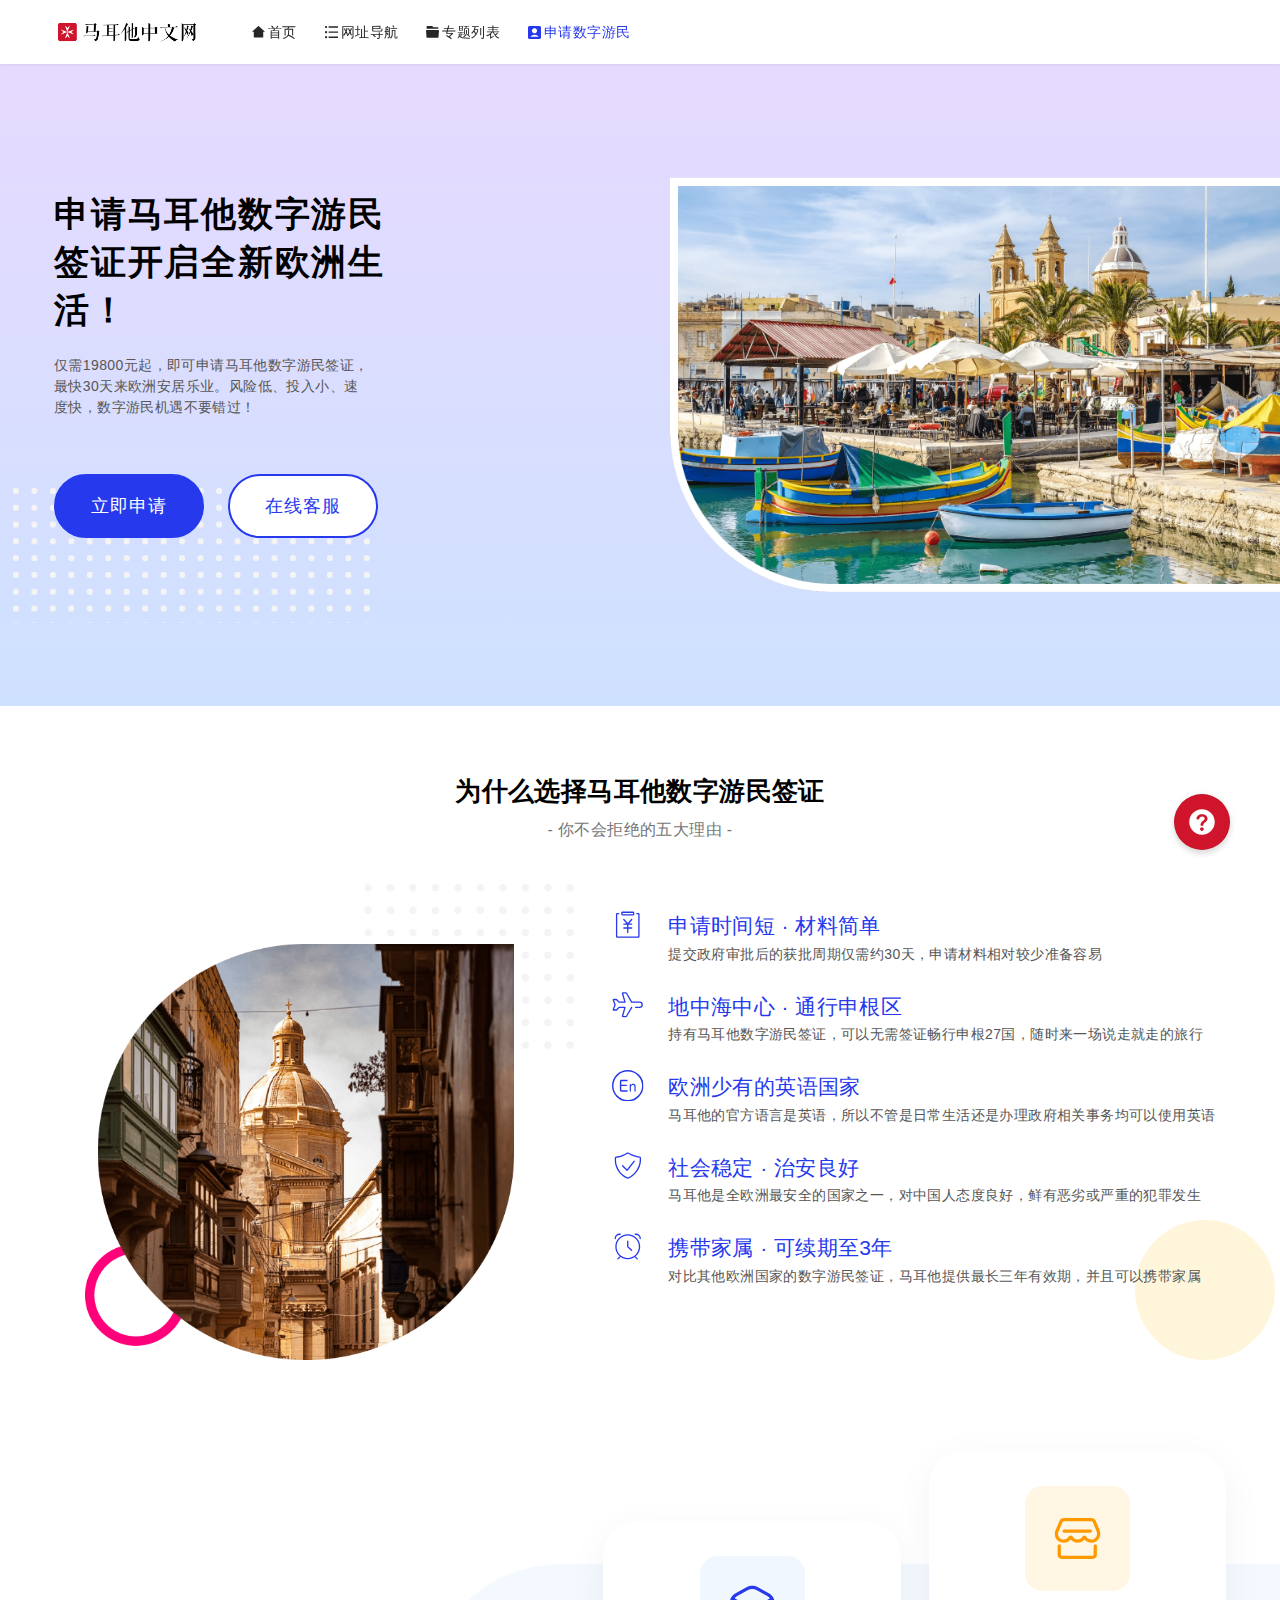
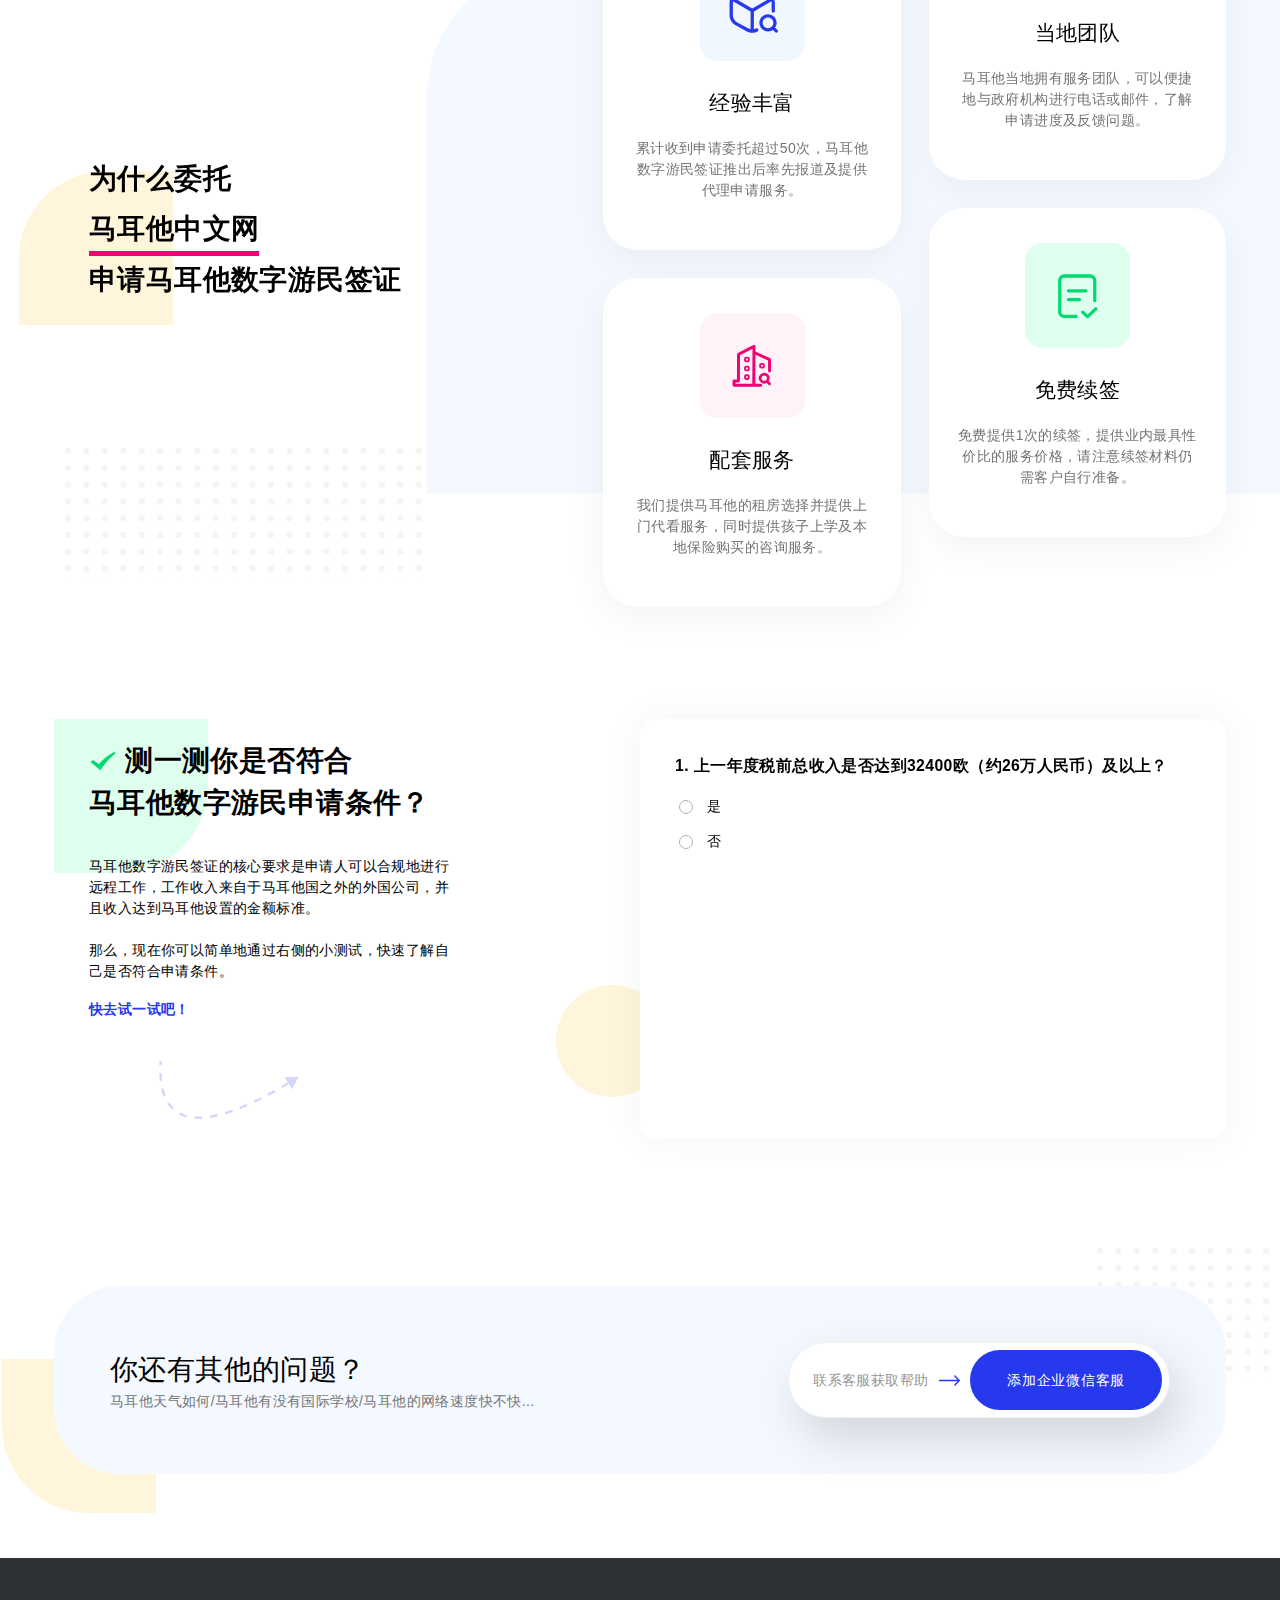
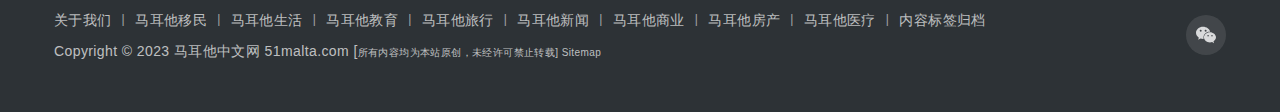
==== commit f5333dbf: "fix: update" ====
--- a/index.html
+++ b/index.html
@@ -3,20 +3,20 @@
   <head>
     <meta charset="UTF-8" />
     <meta name="viewport" content="width=device-width,initial-scale=1,maximum-scale=1,user-scalable=0,viewport-fit=cover" />
-    <title>申请数字游民 - 马耳他中文网 - 马耳他实用资讯及指南</title>
-    <meta name="keywords" content="马耳他, 马耳他中文网,马耳他旅游,马耳他生活,马耳他教育,马耳他文化,马耳他商业,马耳他指南,马耳他资讯,马耳他移民" />
-    <meta name="description" content="马耳他中文网提供全面的马耳他实用资讯和旅游生活指南。我们致力于为在马耳他生活的中国人提供实用信息，同时为对马耳他感兴趣的人提供关于马耳他的各种信息，包括移民、旅游、文化、教育、生活和工作等方面的内容。" />
+    <title>马耳他数字游民签证申请 - 马耳他中文网</title>
+    <meta name="keywords" content="数字游民、马耳他、马耳他数字游民、马耳他居留、申根签证、马耳他生活、数字游民自测" />
+    <meta name="description" content="立即申请马耳他游民签证，投入资金小、审核速度快，30天全家移居马耳他。现在起，通过马耳他中文网进行马耳他数字游民签证自测，达成条件后再申请成功率更高。" />
     <meta property="og:type" content="webpage" />
     <meta property="og:url" content="https://www.51malta.com" />
     <meta property="og:site_name" content="马耳他中文网" />
-    <meta property="og:title" content="申请数字游民 - 马耳他中文网 - 马耳他实用资讯及指南" />
-    <meta property="og:description" content="马耳他中文网提供全面的马耳他实用资讯和旅游生活指南。我们致力于为在马耳他生活的中国人提供实用信息，同时为对马耳他感兴趣的人提供关于马耳他的各种信息，包括移民、旅游、文化、教育、生活和工作等方面的内容。" />
+    <meta property="og:title" content="马耳他数字游民签证申请 - 马耳他中文网" />
+    <meta property="og:description" content="立即申请马耳他游民签证，投入资金小、审核速度快，30天全家移居马耳他。现在起，通过马耳他中文网进行马耳他数字游民签证自测，达成条件后再申请成功率更高。" />
     <meta name="applicable-device" content="pc,mobile" />
     <meta http-equiv="Cache-Control" content="no-transform" />
     <link rel="icon" href="favicon.png">
     <link rel='dns-prefetch' href='//www.51malta.com' />
-    <script type="module" crossorigin src="/static/index-7866ac54.js"></script>
-    <link rel="stylesheet" href="/static/style-fd25ceef.css">
+    <script type="module" crossorigin src="/static/index-78aa8164.js"></script>
+    <link rel="stylesheet" href="/static/style-74f5385d.css">
   </head>
   <body>
     <div id="app"></div>
--- a/static/style-74f5385d.css
+++ b/static/style-74f5385d.css
@@ -0,0 +1 @@
+*,:before,:after{box-sizing:border-box;border-width:0;border-style:solid;border-color:#e5e7eb}:before,:after{--tw-content: ""}html{line-height:1.5;-webkit-text-size-adjust:100%;-moz-tab-size:4;-o-tab-size:4;tab-size:4;font-family:ui-sans-serif,system-ui,-apple-system,BlinkMacSystemFont,Segoe UI,Roboto,Helvetica Neue,Arial,Noto Sans,sans-serif,"Apple Color Emoji","Segoe UI Emoji",Segoe UI Symbol,"Noto Color Emoji";font-feature-settings:normal;font-variation-settings:normal}body{margin:0;line-height:inherit}hr{height:0;color:inherit;border-top-width:1px}abbr:where([title]){-webkit-text-decoration:underline dotted;text-decoration:underline dotted}h1,h2,h3,h4,h5,h6{font-size:inherit;font-weight:inherit}a{color:inherit;text-decoration:inherit}b,strong{font-weight:bolder}code,kbd,samp,pre{font-family:ui-monospace,SFMono-Regular,Menlo,Monaco,Consolas,Liberation Mono,Courier New,monospace;font-size:1em}small{font-size:80%}sub,sup{font-size:75%;line-height:0;position:relative;vertical-align:baseline}sub{bottom:-.25em}sup{top:-.5em}table{text-indent:0;border-color:inherit;border-collapse:collapse}button,input,optgroup,select,textarea{font-family:inherit;font-feature-settings:inherit;font-variation-settings:inherit;font-size:100%;font-weight:inherit;line-height:inherit;color:inherit;margin:0;padding:0}button,select{text-transform:none}button,[type=button],[type=reset],[type=submit]{-webkit-appearance:button;background-color:transparent;background-image:none}:-moz-focusring{outline:auto}:-moz-ui-invalid{box-shadow:none}progress{vertical-align:baseline}::-webkit-inner-spin-button,::-webkit-outer-spin-button{height:auto}[type=search]{-webkit-appearance:textfield;outline-offset:-2px}::-webkit-search-decoration{-webkit-appearance:none}::-webkit-file-upload-button{-webkit-appearance:button;font:inherit}summary{display:list-item}blockquote,dl,dd,h1,h2,h3,h4,h5,h6,hr,figure,p,pre{margin:0}fieldset{margin:0;padding:0}legend{padding:0}ol,ul,menu{list-style:none;margin:0;padding:0}dialog{padding:0}textarea{resize:vertical}input::-moz-placeholder,textarea::-moz-placeholder{opacity:1;color:#9ca3af}input::placeholder,textarea::placeholder{opacity:1;color:#9ca3af}button,[role=button]{cursor:pointer}:disabled{cursor:default}img,svg,video,canvas,audio,iframe,embed,object{display:block;vertical-align:middle}img,video{max-width:100%;height:auto}[hidden]{display:none}*,:before,:after{--tw-border-spacing-x: 0;--tw-border-spacing-y: 0;--tw-translate-x: 0;--tw-translate-y: 0;--tw-rotate: 0;--tw-skew-x: 0;--tw-skew-y: 0;--tw-scale-x: 1;--tw-scale-y: 1;--tw-pan-x: ;--tw-pan-y: ;--tw-pinch-zoom: ;--tw-scroll-snap-strictness: proximity;--tw-gradient-from-position: ;--tw-gradient-via-position: ;--tw-gradient-to-position: ;--tw-ordinal: ;--tw-slashed-zero: ;--tw-numeric-figure: ;--tw-numeric-spacing: ;--tw-numeric-fraction: ;--tw-ring-inset: ;--tw-ring-offset-width: 0px;--tw-ring-offset-color: #fff;--tw-ring-color: rgb(59 130 246 / .5);--tw-ring-offset-shadow: 0 0 #0000;--tw-ring-shadow: 0 0 #0000;--tw-shadow: 0 0 #0000;--tw-shadow-colored: 0 0 #0000;--tw-blur: ;--tw-brightness: ;--tw-contrast: ;--tw-grayscale: ;--tw-hue-rotate: ;--tw-invert: ;--tw-saturate: ;--tw-sepia: ;--tw-drop-shadow: ;--tw-backdrop-blur: ;--tw-backdrop-brightness: ;--tw-backdrop-contrast: ;--tw-backdrop-grayscale: ;--tw-backdrop-hue-rotate: ;--tw-backdrop-invert: ;--tw-backdrop-opacity: ;--tw-backdrop-saturate: ;--tw-backdrop-sepia: }::backdrop{--tw-border-spacing-x: 0;--tw-border-spacing-y: 0;--tw-translate-x: 0;--tw-translate-y: 0;--tw-rotate: 0;--tw-skew-x: 0;--tw-skew-y: 0;--tw-scale-x: 1;--tw-scale-y: 1;--tw-pan-x: ;--tw-pan-y: ;--tw-pinch-zoom: ;--tw-scroll-snap-strictness: proximity;--tw-gradient-from-position: ;--tw-gradient-via-position: ;--tw-gradient-to-position: ;--tw-ordinal: ;--tw-slashed-zero: ;--tw-numeric-figure: ;--tw-numeric-spacing: ;--tw-numeric-fraction: ;--tw-ring-inset: ;--tw-ring-offset-width: 0px;--tw-ring-offset-color: #fff;--tw-ring-color: rgb(59 130 246 / .5);--tw-ring-offset-shadow: 0 0 #0000;--tw-ring-shadow: 0 0 #0000;--tw-shadow: 0 0 #0000;--tw-shadow-colored: 0 0 #0000;--tw-blur: ;--tw-brightness: ;--tw-contrast: ;--tw-grayscale: ;--tw-hue-rotate: ;--tw-invert: ;--tw-saturate: ;--tw-sepia: ;--tw-drop-shadow: ;--tw-backdrop-blur: ;--tw-backdrop-brightness: ;--tw-backdrop-contrast: ;--tw-backdrop-grayscale: ;--tw-backdrop-hue-rotate: ;--tw-backdrop-invert: ;--tw-backdrop-opacity: ;--tw-backdrop-saturate: ;--tw-backdrop-sepia: }:root{--theme-color: #2639ED;--theme-hover: #2639ED;--action-color: #2639ED;--theme-base-color: #fff;--theme-body-bg-color: #fff;--theme-el-bg-color: #fff;--theme-font-family: -apple-system,BlinkMacSystemFont,Segoe UI,Roboto,Ubuntu,Helvetica Neue,Helvetica,Arial,PingFang SC,Hiragino Sans GB,Microsoft YaHei UI,Microsoft YaHei,Source Han Sans CN,sans-serif;--theme-dropdown-arrow: url("data:image/svg+xml;charset=utf-8,%3Csvg class='icon' viewBox='0 0 1024 1024' xmlns='http://www.w3.org/2000/svg' width='300' height='300'%3E%3Cpath d='M512 562.005l211.2-211.2 60.33 60.331L512 682.666l-271.53-271.53 60.33-60.33z'/%3E%3C/svg%3E");--theme-quote-bg: url("data:image/svg+xml;charset=utf-8,%3Csvg class='icon' viewBox='0 0 1024 1024' xmlns='http://www.w3.org/2000/svg' width='180' height='180'%3E%3Cpath d='M195.541 739.03C151.595 692.351 128 640 128 555.135c0-149.333 104.832-283.179 257.28-349.355l38.101 58.795c-142.293 76.97-170.112 176.853-181.205 239.83 22.912-11.862 52.907-16 82.304-13.27 76.97 7.125 137.643 70.315 137.643 148.864a149.333 149.333 0 01-149.334 149.333 165.163 165.163 0 01-117.248-50.304zm426.667 0c-43.947-46.678-67.541-99.03-67.541-183.894 0-149.333 104.832-283.179 257.28-349.355l38.101 58.795c-142.293 76.97-170.112 176.853-181.205 239.83 22.912-11.862 52.906-16 82.304-13.27 76.97 7.125 137.642 70.315 137.642 148.864a149.333 149.333 0 01-149.333 149.333 165.163 165.163 0 01-117.248-50.304z'/%3E%3C/svg%3E") }*{-webkit-tap-highlight-color:rgba(255,255,255,0);-webkit-tap-highlight-color:transparent;box-sizing:inherit}*:before,*:after{box-sizing:inherit}html{box-sizing:border-box;-webkit-text-size-adjust:100%}html,body{padding:0;margin:0;font-family:Microsoft YaHei,-apple-system,BlinkMacSystemFont,Segoe UI,Roboto,Ubuntu,Helvetica Neue,Helvetica,Arial,PingFang SC,Hiragino Sans GB,Microsoft YaHei UI,Microsoft YaHei,Source Han Sans CN,sans-serif;-webkit-overflow-scrolling:touch;color:#000000a6;padding-bottom:env(safe-area-inset-bottom);background:var(--theme-body-bg-color);word-wrap:break-word;color:var(--theme-black-color);--scrollbar-width: 0px;transition:all .3s ease-out 0s,padding-right 0s;-webkit-font-smoothing:antialiased}body{transition:all .3s ease-out 0s,padding-right 0s;padding-top:64px}div,a,ul,p,h1,h2,h3,h4,h5,h6,span,li,ol,dl{padding:0;margin:0;letter-spacing:.4px}ul{list-style:none}a{text-decoration:none;color:var(--van-primary-color)}h1,h2,h3,h4,h5,h6{padding:0;margin:0;font-weight:400}::-webkit-search-cancel-button{display:none}.flex-center{display:flex;align-items:center;justify-content:center}.wrap{margin-left:auto;margin-right:auto;width:100%;padding-left:10px;padding-right:10px}@media (min-width: 768px){.wrap{padding-left:1rem;padding-right:1rem}}.btn{position:relative;z-index:10;cursor:pointer;-webkit-user-select:none;-moz-user-select:none;user-select:none;border-radius:9999px;border-width:2px;padding:1.25rem 2.5rem;font-size:1.25rem;line-height:1.75rem;letter-spacing:.05em;--tw-text-opacity: 1;color:rgb(255 255 255 / var(--tw-text-opacity))}.btn:active{--tw-translate-y: 1px;--tw-scale-x: .95;--tw-scale-y: .95;transform:translate(var(--tw-translate-x),var(--tw-translate-y)) rotate(var(--tw-rotate)) skew(var(--tw-skew-x)) skewY(var(--tw-skew-y)) scaleX(var(--tw-scale-x)) scaleY(var(--tw-scale-y))}.btn{background-color:var(--theme-color);border-color:var(--theme-color);transition:all .2s ease-out 0s}.btn-border{--tw-bg-opacity: 1;background-color:rgb(255 255 255 / var(--tw-bg-opacity));color:var(--theme-color)}.color{color:var(--theme-color)}.visible{visibility:visible}.fixed{position:fixed}.absolute{position:absolute}.relative{position:relative}.-bottom-11{bottom:-2.75rem}.-left-10{left:-2.5rem}.-left-11{left:-2.75rem}.-left-24{left:-6rem}.-left-\[2\.9rem\]{left:-2.9rem}.-right-11{right:-2.75rem}.-right-14{right:-3.5rem}.bottom-12{bottom:3rem}.bottom-2{bottom:.5rem}.bottom-7{bottom:1.75rem}.left-0{left:0}.left-1\/2{left:50%}.right-0{right:0}.top-0{top:0}.top-1\/2{top:50%}.top-4{top:1rem}.top-5{top:1.25rem}.-z-10{z-index:-10}.z-10{z-index:10}.m-0{margin:0}.mx-3{margin-left:.75rem;margin-right:.75rem}.mx-auto{margin-left:auto;margin-right:auto}.mb-1{margin-bottom:.25rem}.mb-10{margin-bottom:2.5rem}.mb-12{margin-bottom:3rem}.mb-16{margin-bottom:4rem}.mb-2{margin-bottom:.5rem}.mb-24{margin-bottom:6rem}.mb-3{margin-bottom:.75rem}.mb-4{margin-bottom:1rem}.mb-5{margin-bottom:1.25rem}.mb-6{margin-bottom:1.5rem}.mb-8{margin-bottom:2rem}.ml-0{margin-left:0}.ml-1{margin-left:.25rem}.ml-20{margin-left:5rem}.ml-4{margin-left:1rem}.ml-7{margin-left:1.75rem}.ml-8{margin-left:2rem}.mr-7{margin-right:1.75rem}.mr-\[18px\]{margin-right:18px}.mr-\[32px\]{margin-right:32px}.mt-1{margin-top:.25rem}.mt-10{margin-top:2.5rem}.mt-14{margin-top:3.5rem}.mt-2{margin-top:.5rem}.mt-20{margin-top:5rem}.mt-24{margin-top:6rem}.mt-3{margin-top:.75rem}.mt-36{margin-top:9rem}.mt-6{margin-top:1.5rem}.mt-7{margin-top:1.75rem}.mt-8{margin-top:2rem}.mt-9{margin-top:2.25rem}.mt-\[18px\]{margin-top:18px}.block{display:block}.inline-block{display:inline-block}.inline{display:inline}.flex{display:flex}.hidden{display:none}.h-31{height:7.5rem}.h-32{height:8rem}.h-4{height:1rem}.h-40{height:10rem}.h-44{height:11rem}.h-\[28px\]{height:28px}.h-\[60px\]{height:60px}.h-\[70\%\]{height:70%}.h-full{height:100%}.max-h-\[160px\]{max-height:160px}.min-h-\[25rem\]{min-height:25rem}.w-2{width:.5rem}.w-2\/3{width:66.666667%}.w-31{width:7.5rem}.w-32{width:8rem}.w-4{width:1rem}.w-4\/5{width:80%}.w-40{width:10rem}.w-44{width:11rem}.w-5{width:1.25rem}.w-72{width:18rem}.w-9\/12{width:75%}.w-\[170px\]{width:170px}.w-\[28px\]{width:28px}.w-\[42rem\]{width:42rem}.w-\[60px\]{width:60px}.w-\[88\%\]{width:88%}.w-\[90\%\]{width:90%}.w-\[93\%\]{width:93%}.w-full{width:100%}.max-w-\[160px\]{max-width:160px}.max-w-\[490px\]{max-width:490px}.max-w-full{max-width:100%}.flex-1{flex:1 1 0%}.transform{transform:translate(var(--tw-translate-x),var(--tw-translate-y)) rotate(var(--tw-rotate)) skew(var(--tw-skew-x)) skewY(var(--tw-skew-y)) scaleX(var(--tw-scale-x)) scaleY(var(--tw-scale-y))}.cursor-pointer{cursor:pointer}.list-none{list-style-type:none}.flex-col{flex-direction:column}.flex-wrap{flex-wrap:wrap}.items-start{align-items:flex-start}.items-center{align-items:center}.justify-end{justify-content:flex-end}.justify-between{justify-content:space-between}.rounded-\[1\.25rem\]{border-radius:1.25rem}.rounded-\[2\.5rem\]{border-radius:2.5rem}.rounded-\[4\.6875rem\]{border-radius:4.6875rem}.rounded-full{border-radius:9999px}.rounded-bl-\[10rem\]{border-bottom-left-radius:10rem}.rounded-bl-\[6\.25rem\]{border-bottom-left-radius:6.25rem}.rounded-br-\[4\.6875rem\]{border-bottom-right-radius:4.6875rem}.rounded-br-\[6\.25rem\]{border-bottom-right-radius:6.25rem}.rounded-tl-\[10rem\]{border-top-left-radius:10rem}.rounded-tl-\[6\.25rem\]{border-top-left-radius:6.25rem}.rounded-tl-\[9\.375rem\]{border-top-left-radius:9.375rem}.rounded-tr-\[4\.6875rem\]{border-top-right-radius:4.6875rem}.border{border-width:1px}.border-b-\[5px\]{border-bottom-width:5px}.border-\[\#B1B1B1\]{--tw-border-opacity: 1;border-color:rgb(177 177 177 / var(--tw-border-opacity))}.border-b-\[\#F20174\]{--tw-border-opacity: 1;border-bottom-color:rgb(242 1 116 / var(--tw-border-opacity))}.bg-\[\#2d3236\]{--tw-bg-opacity: 1;background-color:rgb(45 50 54 / var(--tw-bg-opacity))}.bg-\[\#DEFFEE\]{--tw-bg-opacity: 1;background-color:rgb(222 255 238 / var(--tw-bg-opacity))}.bg-\[\#F4F9FF\]{--tw-bg-opacity: 1;background-color:rgb(244 249 255 / var(--tw-bg-opacity))}.bg-\[\#FFF5DB\]{--tw-bg-opacity: 1;background-color:rgb(255 245 219 / var(--tw-bg-opacity))}.bg-black{--tw-bg-opacity: 1;background-color:rgb(0 0 0 / var(--tw-bg-opacity))}.bg-white{--tw-bg-opacity: 1;background-color:rgb(255 255 255 / var(--tw-bg-opacity))}.p-0{padding:0}.p-10{padding:2.5rem}.p-6{padding:1.5rem}.p-\[24px\]{padding:24px}.px-3{padding-left:.75rem;padding-right:.75rem}.px-8{padding-left:2rem;padding-right:2rem}.px-\[24px\]{padding-left:24px;padding-right:24px}.py-2{padding-top:.5rem;padding-bottom:.5rem}.py-3{padding-top:.75rem;padding-bottom:.75rem}.py-\[16px\]{padding-top:16px;padding-bottom:16px}.py-\[50px\]{padding-top:50px;padding-bottom:50px}.pb-10{padding-bottom:2.5rem}.pb-14{padding-bottom:3.5rem}.pb-16{padding-bottom:4rem}.pb-2{padding-bottom:.5rem}.pb-20{padding-bottom:5rem}.pb-32{padding-bottom:8rem}.pb-5{padding-bottom:1.25rem}.pl-10{padding-left:2.5rem}.pl-7{padding-left:1.75rem}.pr-16{padding-right:4rem}.pr-2{padding-right:.5rem}.pr-4{padding-right:1rem}.pt-10{padding-top:2.5rem}.pt-16{padding-top:4rem}.pt-2{padding-top:.5rem}.pt-32{padding-top:8rem}.pt-5{padding-top:1.25rem}.pt-6{padding-top:1.5rem}.pt-\[20px\]{padding-top:20px}.text-center{text-align:center}.text-2xl{font-size:1.5rem;line-height:2rem}.text-3xl{font-size:1.875rem;line-height:2.25rem}.text-4xl{font-size:2.25rem;line-height:2.5rem}.text-6xl{font-size:3.75rem;line-height:1}.text-7xl{font-size:4.5rem;line-height:1}.text-\[10rem\]{font-size:10rem}.text-\[14px\]{font-size:14px}.text-\[2\.5rem\]{font-size:2.5rem}.text-\[2rem\]{font-size:2rem}.text-\[30px\]{font-size:30px}.text-base{font-size:1rem;line-height:1.5rem}.text-lg{font-size:1.125rem;line-height:1.75rem}.text-xl{font-size:1.25rem;line-height:1.75rem}.font-bold{font-weight:700}.font-normal{font-weight:400}.leading-\[1\.8\]{line-height:1.8}.leading-none{line-height:1}.leading-normal{line-height:1.5}.leading-snug{line-height:1.375}.tracking-wider{letter-spacing:.05em}.text-\[\#00DA71\]{--tw-text-opacity: 1;color:rgb(0 218 113 / var(--tw-text-opacity))}.text-\[\#030303\]{--tw-text-opacity: 1;color:rgb(3 3 3 / var(--tw-text-opacity))}.text-\[\#2d3236\]{--tw-text-opacity: 1;color:rgb(45 50 54 / var(--tw-text-opacity))}.text-\[\#565656\]{--tw-text-opacity: 1;color:rgb(86 86 86 / var(--tw-text-opacity))}.text-\[\#757575\]{--tw-text-opacity: 1;color:rgb(117 117 117 / var(--tw-text-opacity))}.text-\[\#808080\]{--tw-text-opacity: 1;color:rgb(128 128 128 / var(--tw-text-opacity))}.text-\[\#959595\]{--tw-text-opacity: 1;color:rgb(149 149 149 / var(--tw-text-opacity))}.text-red-500{--tw-text-opacity: 1;color:rgb(239 68 68 / var(--tw-text-opacity))}.text-white{--tw-text-opacity: 1;color:rgb(255 255 255 / var(--tw-text-opacity))}.transition{transition-property:color,background-color,border-color,text-decoration-color,fill,stroke,opacity,box-shadow,transform,filter,-webkit-backdrop-filter;transition-property:color,background-color,border-color,text-decoration-color,fill,stroke,opacity,box-shadow,transform,filter,backdrop-filter;transition-property:color,background-color,border-color,text-decoration-color,fill,stroke,opacity,box-shadow,transform,filter,backdrop-filter,-webkit-backdrop-filter;transition-timing-function:cubic-bezier(.4,0,.2,1);transition-duration:.15s}.ease-out{transition-timing-function:cubic-bezier(0,0,.2,1)}@media (min-width: 320px){html{font-size:12px}.wrap{width:100%}}@media (min-width: 768px){.wrap{width:720px}}@media (min-width: 1024px){.wrap{width:900px}}@media (min-width: 1280px){html{font-size:14px}.wrap{width:1200px}}.point{position:relative}.point:after{position:absolute;display:block;content:"";width:26rem;height:9.625rem;background:radial-gradient(circle at .21875rem .21875rem,#F4F4F4 .21875rem,transparent 0);background-size:1.32rem 1.2rem;z-index:0}@media (min-width: 768px){.md\:absolute{position:absolute}.md\:right-0{right:0}.md\:top-1\/2{top:50%}.md\:mr-8{margin-right:2rem}.md\:mt-0{margin-top:0}.md\:block{display:block}.md\:flex{display:flex}.md\:hidden{display:none}.md\:w-1\/2{width:50%}.md\:w-2\/5{width:40%}.md\:w-3\/4{width:75%}.md\:w-5\/12{width:41.666667%}.md\:w-\[420px\]{width:420px}.md\:w-\[43\%\]{width:43%}.md\:w-\[70\%\]{width:70%}.md\:max-w-\[290px\]{max-width:290px}.md\:max-w-\[300px\]{max-width:300px}.md\:flex-row{flex-direction:row}.md\:items-start{align-items:flex-start}.md\:items-center{align-items:center}.md\:justify-between{justify-content:space-between}.md\:overflow-y-auto{overflow-y:auto}.md\:overflow-x-hidden{overflow-x:hidden}.md\:pb-48{padding-bottom:12rem}.md\:pl-16{padding-left:4rem}.md\:pr-16{padding-right:4rem}.md\:pt-36{padding-top:9rem}.md\:pt-8{padding-top:2rem}.md\:text-\[2rem\]{font-size:2rem}}@media (min-width: 1024px){.lg\:block{display:block}.lg\:w-\[550px\]{width:550px}.lg\:w-\[59\%\]{width:59%}.lg\:max-w-\[318px\]{max-width:318px}.lg\:max-w-\[350px\]{max-width:350px}.lg\:pt-10{padding-top:2.5rem}.lg\:text-left{text-align:left}.lg\:text-\[2\.5rem\]{font-size:2.5rem}}@media (min-width: 1280px){.xl\:w-\[610px\]{width:610px}}.svg-icon{width:1em;height:1em;vertical-align:-.15em;overflow:hidden;fill:currentColor;color:var(--theme-color)}.service{position:fixed;bottom:120px;right:3%;width:360px;transform:translate(0);z-index:4500;background-color:#fff;border-radius:8px;box-shadow:0 0 40px #0000001a;overflow:hidden}.service-enter-active{animation:fadeInUp .5s ease both}.service-leave-active{animation:fadeInUp .2s ease reverse}.service-close{color:#fff}.service-body p{margin-top:.75rem;line-height:1.5}@media (max-width: 768px){.service{position:fixed;width:300px;right:50%;bottom:2%;margin-right:-150px}}@keyframes fadeInUp{0%{opacity:0;transform:translateY(50%)}to{opacity:1;transform:translate(0)}}.footer{font-family:var(--theme-font-family)}.footer-nav{margin:0;margin-bottom:.75rem;list-style-type:none;padding:0}.menu-item{display:inline-block;margin-right:10px;line-height:18px}.menu-item a{display:inline-block;padding-right:10px;vertical-align:top;font-size:14px;line-height:1.5;color:#ffffffb3}.menu-item:after{display:inline-block;font-size:12px;line-height:18px;opacity:.8;content:"|";vertical-align:top;color:#ffffffb3}.menu-item:last-of-type:after{display:none}.copyright{font-size:14px;color:#ffffffb3}.footer-wx{flex:0 0 40px;width:40px;height:40px;position:relative;margin:7px 0 7px 20px;color:#ffffffb3;overflow:hidden}.footer-wx:hover{color:#ffffffe6;text-decoration:none;overflow:visible}.footer-wx i{display:block;position:relative;width:40px;height:40px;font-size:20px;border-radius:50%;text-align:center;background:rgba(255,255,255,.1);color:#fffc;z-index:0}.footer-wx .svg-icon{color:#fffc;position:absolute;top:50%;left:50%;transform:translate(-50%,-50%);z-index:2}.footer-wx i:after{position:absolute;left:0;top:0;width:100%;height:100%;background:var(--theme-hover);border-radius:50%;content:"";opacity:0;transform:scale(0)}.footer-wx i:hover .svg-icon{color:#fff}.footer-wx i:hover:after{transform:scale(1);opacity:1;transition:all .5s cubic-bezier(.3,0,0,1.3) 0s}.footer-wx span{position:absolute;z-index:20;top:-170px;left:0;margin-left:-57px;width:150px;height:150px;background-color:#fff;background-size:95% auto;background-position:50%;background-repeat:no-repeat;background-image:url([data-uri]);box-shadow:0 0 5px 1px #0000004d;opacity:0;transition:all .2s ease-out .1s}.footer-wx span:after{position:absolute;bottom:-16px;left:50%;width:0;height:0;margin-left:-8px;line-height:0;border:8px solid transparent;border-top-color:#fff;content:""}.footer-wx:hover span{top:-165px;opacity:1;transition:all .2s ease-out .1s}@media (max-width: 1280px){.footer-logo{display:none}}.other.point:after{right:-2.75rem;top:-2.75rem;width:13rem!important}.other:before{content:"";position:absolute;left:-2.75rem;bottom:-2.75rem;height:11rem;width:11rem;border-bottom-left-radius:6.25rem;--tw-bg-opacity: 1;background-color:rgb(255 245 219 / var(--tw-bg-opacity))}.other-help{border-radius:50rem;border:1px solid #f1f1f1;box-shadow:10px 20px 50px #00000026}@media (max-width: 767px){.other{margin-left:auto;margin-right:auto;width:90%}.other-title{padding-top:2.5rem;padding-bottom:2.5rem}.other-title,.other-add{margin-left:auto;margin-right:auto;width:80%}.other-add{padding-top:1.25rem;padding-bottom:1.25rem}}@media (max-width: 476px){.other-help{flex-direction:column}.other-help p{margin-top:.5rem;margin-bottom:1rem}.other-help .svg-icon{display:none}}.test-title:before{content:"";position:absolute;top:0;left:0;display:block;height:11rem;width:11rem;border-bottom-right-radius:6.25rem;--tw-bg-opacity: 1;background-color:rgb(222 255 238 / var(--tw-bg-opacity))}.test-form{transform-style:preserve-3d;box-shadow:0 0 40px #0000000d}.test-form:after{content:"";position:absolute;bottom:3rem;left:-6rem;display:block;height:8rem;width:8rem;border-radius:9999px;--tw-bg-opacity: 1;background-color:rgb(255 245 219 / var(--tw-bg-opacity));transform:translateZ(-1px)}.test-form-box::-webkit-scrollbar{width:.25rem}.test-form-box::-moz-scrollbar{width:.25rem}.test-form-box::-webkit-scrollbar-thumb{background-color:#b1b1b1;border-radius:1rem}.test-form-box::-moz-scrollbar-thumb{background-color:#b1b1b1;border-radius:1rem}.form-title{margin-bottom:.75rem;font-size:1.125rem;line-height:1.75rem;font-weight:700}.radio-item{margin-left:.25rem;display:flex;align-items:center;padding-top:.5rem;padding-bottom:.5rem}.radio-item input[type=radio]{-webkit-appearance:none;-moz-appearance:none;appearance:none}.radio-item input[type=radio]+span{position:relative;display:block;height:1rem;width:1rem;border-radius:9999px;border-width:1px;--tw-border-opacity: 1;border-color:rgb(177 177 177 / var(--tw-border-opacity));background-color:transparent}.radio-item input[type=radio]:checked+span+span{color:var(--theme-color)}.radio-item input[type=radio]:checked+span{border-color:var(--theme-color)}.radio-item input[type=radio]:checked+span:after{content:"";position:absolute;top:50%;left:50%;height:.5rem;width:.5rem;border-radius:9999px;transform:translate(-50%,-50%);background-color:var(--theme-color)}@media (max-width: 767px){.test-title,.test-form{margin-left:auto;margin-right:auto;width:90%}.test-title a+.svg-icon{transform:rotateY(180deg) rotate(160deg)}.form-title{margin-bottom:.75rem;font-size:1.25rem;line-height:1.75rem;font-weight:700}.radio-item{font-size:14px}.radio-item input[type=radio]+span{height:1.25rem;width:1.25rem;border-width:2px}}.what{transform-style:preserve-3d}.what .point:after{bottom:1.75rem;left:1.75rem}.what:after{position:absolute;display:block;transform:translateZ(1px)}.what-title:after{content:"";position:absolute;top:1.25rem;left:-2.5rem;z-index:-10;display:block;height:11rem;width:11rem;border-top-left-radius:6.25rem;--tw-bg-opacity: 1;background-color:rgb(255 245 219 / var(--tw-bg-opacity))}.what .wrap{z-index:10}@media (max-width: 767px){.what .wrap{margin-left:auto;margin-right:auto;flex-direction:column}.what-title{margin-bottom:5rem}}@media (min-width: 768px){.what:before{content:"";position:absolute;top:50%;right:0;z-index:10;display:block;height:70%;width:66.666667%;border-top-left-radius:9.375rem;transform:translateY(-50%);background-color:#f4f9ff}}.what .item{box-shadow:0 10px 40px #0000000d}@media (max-width: 767px){.what-list{width:90%}.what .item{margin-bottom:2.5rem;margin-left:0;width:100%}.what .item p{width:100%}}@media (min-width: 767px){.what .item:nth-child(1){margin-top:5rem}.what .item:nth-child(3){margin-top:2rem}.what .item:nth-child(4){margin-top:-3rem}}.why-list:after{content:"";position:absolute;bottom:.5rem;right:-3.5rem;z-index:0;display:block;height:10rem;width:10rem;border-radius:9999px;padding:1.5rem;background-color:#fff5db}@media (max-width: 639px){.why-list:after{right:-0px}}@media (max-width: 767px){.why-list{margin-left:auto;margin-right:auto;width:90%}}.banner{display:flex;flex-direction:column;background-image:linear-gradient(180deg,#E6DAFF 0%,#CEE1FF 100%);font-style:normal;color:#000}.banner .wrap{position:relative}@media (max-width: 767px){.banner .wrap{z-index:1;order:2;margin-left:auto;margin-right:auto;margin-top:2.5rem;width:90%}}.banner-img{order:1;margin-left:auto}@media (min-width: 768px){.banner-img{transform:translateY(-50%)}}.banner-desc{color:#565656}.banner .point:after{top:1rem;left:-2.9rem}.header{position:fixed;top:0;left:0;z-index:999;background-color:#fff;width:100%;border:0;box-shadow:0 0 3px 1px #2626260f}.header .wrap{display:flex;align-items:center;justify-content:space-between}.header .logo{height:64px;display:flex;align-items:center;font-size:20px;line-height:1;transition:all .3s ease-out 0s}.header .logo img{width:auto;max-height:36px}.nav{display:flex;flex:1;margin-left:40px;align-items:center}.nav a{display:flex;align-items:center;padding:0 14px;color:#262626;line-height:64px;font-size:14px}.nav a.active,.nav a:hover,.nav a.active .svg-icon,.nav a:hover .svg-icon{color:var(--theme-hover);background:0 0}.nav a .svg-icon{font-size:13px;margin-right:3px;color:#262626}.navbar-toggle{margin:0;order:1;position:relative;padding:9px 10px;background-color:initial;background-image:none;border:1px solid transparent;border-radius:2px;transition:all .3s ease-out 0s}.navbar-toggle .icon-bar{display:block;width:20px;height:2px;border-radius:1px}.navbar-toggle .icon-bar+.icon-bar{margin-top:5px}.icon-bar{transition:all .3s ease-out .3s;background:rgba(38,38,38,.8)}@media (max-width: 767px){.header .wrap{padding:0 10px 0 15px}.navbar-on .navbar-toggle{position:fixed;top:0;z-index:1000;right:100%;background:0 0!important;border:0!important;margin-top:8px;color:#fff}.navbar-on .icon-bar{transition:all .3s ease-out .3s;background:#fff!important}.navbar-on .icon-bar-1{margin-bottom:0;transform:rotate(-45deg) translate(-5px,5px)}.navbar-on .icon-bar-2{opacity:0}.navbar-on .icon-bar-3{transform:rotate(45deg) translate(-5px,-5px)}.nav{display:block!important;position:fixed!important;bottom:0;top:0;right:100%;z-index:998;padding:50px 0;width:80%;height:100%!important;margin:0!important;background:var(--theme-color);transition:all .3s ease-out 0s;overflow:auto;border:0}.nav a{width:100%;padding:0 20px;font-weight:400;line-height:48px!important;color:#fff;border-bottom:1px solid rgba(0,0,0,.05)}.nav a.active{color:#fff!important;background:rgba(255,255,255,.1)!important}.nav a .svg-icon,.nav a.active .svg-icon{color:#fff;font-size:14px;margin-right:6px}}.navbar-on{transition:all .3s ease-out 0s;position:fixed;top:0;left:0;right:0;bottom:0;overflow:hidden;transform:translate(80%)}.navbar-on-shadow{display:none}.navbar-on .navbar-on-shadow{position:fixed;z-index:10000;width:100%;height:100%;left:0;top:0;content:"";background:rgba(0,0,0,.3);cursor:pointer;display:block}.kf-btn{position:fixed;right:50px;bottom:50px;cursor:pointer;overflow:visible;transition:all .2s ease-out;z-index:10;width:56px;height:56px;line-height:54px;text-align:center;border-radius:100%;color:#fff;border:1px solid rgba(0,0,0,.05);transform-origin:center bottom;background:#CF142B;box-shadow:0 2px 8px #00000014,0 4px 6px #0000001a;display:flex;align-items:center;justify-content:center}.kf-btn:hover{transform:scale(1.05)}
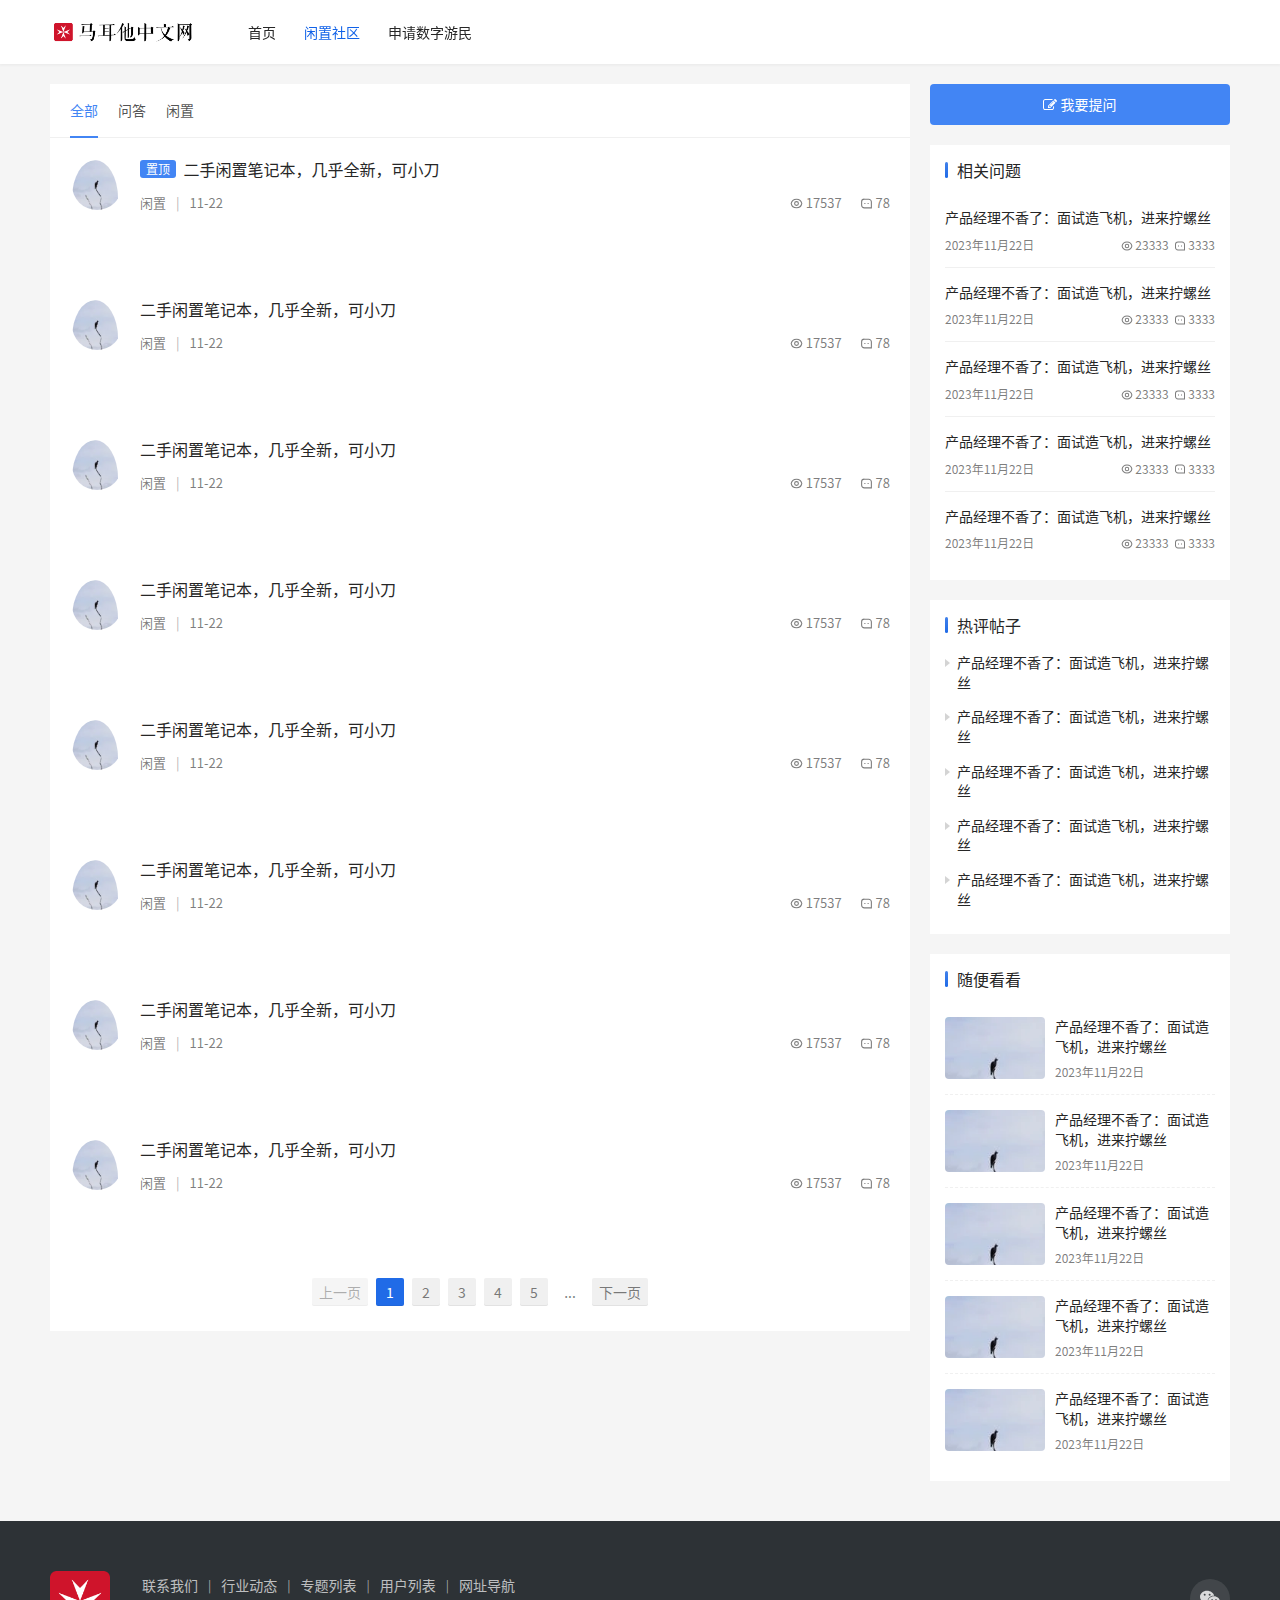
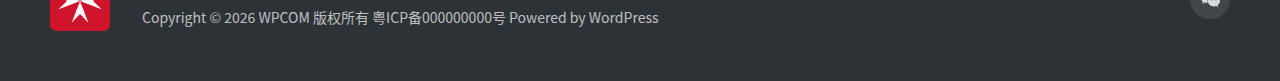
==== commit 6037023b: "fix: update" ====
--- a/index.html
+++ b/index.html
@@ -1,25 +1,24 @@
 <!doctype html>
-<html lang="en">
+<html>
   <head>
     <meta charset="UTF-8" />
     <meta name="viewport" content="width=device-width,initial-scale=1,maximum-scale=1,user-scalable=0,viewport-fit=cover" />
-    <title>马耳他数字游民签证申请 - 马耳他中文网</title>
-    <meta name="keywords" content="数字游民、马耳他、马耳他数字游民、马耳他居留、申根签证、马耳他生活、数字游民自测" />
-    <meta name="description" content="立即申请马耳他游民签证，投入资金小、审核速度快，30天全家移居马耳他。现在起，通过马耳他中文网进行马耳他数字游民签证自测，达成条件后再申请成功率更高。" />
+    <title>申请数字游民 - 马耳他中文网 - 马耳他实用资讯及指南</title>
+    <meta name="keywords" content="马耳他, 马耳他中文网,马耳他旅游,马耳他生活,马耳他教育,马耳他文化,马耳他商业,马耳他指南,马耳他资讯,马耳他移民" />
+    <meta name="description" content="马耳他中文网提供全面的马耳他实用资讯和旅游生活指南。我们致力于为在马耳他生活的中国人提供实用信息，同时为对马耳他感兴趣的人提供关于马耳他的各种信息，包括移民、旅游、文化、教育、生活和工作等方面的内容。" />
     <meta property="og:type" content="webpage" />
     <meta property="og:url" content="https://www.51malta.com" />
     <meta property="og:site_name" content="马耳他中文网" />
-    <meta property="og:title" content="马耳他数字游民签证申请 - 马耳他中文网" />
-    <meta property="og:description" content="立即申请马耳他游民签证，投入资金小、审核速度快，30天全家移居马耳他。现在起，通过马耳他中文网进行马耳他数字游民签证自测，达成条件后再申请成功率更高。" />
+    <meta property="og:title" content="申请数字游民 - 马耳他中文网 - 马耳他实用资讯及指南" />
+    <meta property="og:description" content="马耳他中文网提供全面的马耳他实用资讯和旅游生活指南。我们致力于为在马耳他生活的中国人提供实用信息，同时为对马耳他感兴趣的人提供关于马耳他的各种信息，包括移民、旅游、文化、教育、生活和工作等方面的内容。" />
     <meta name="applicable-device" content="pc,mobile" />
     <meta http-equiv="Cache-Control" content="no-transform" />
     <link rel="icon" href="favicon.png">
     <link rel='dns-prefetch' href='//www.51malta.com' />
-    <script type="module" crossorigin src="/static/index-78aa8164.js"></script>
-    <link rel="stylesheet" href="/static/style-74f5385d.css">
+    <script type="module" crossorigin src="/static/index-CtRE8YnM.js"></script>
+    <link rel="stylesheet" crossorigin href="/static/style-iDje1WOO.css">
   </head>
   <body>
     <div id="app"></div>
-    
   </body>
 </html>
--- a/static/style-iDje1WOO.css
+++ b/static/style-iDje1WOO.css
@@ -0,0 +1 @@
+@font-face{font-family:iconbg;src:url([data-uri]) format("woff2"),url(//at.alicdn.com/t/c/font_4258484_mxta48jb6ja.woff?t=1696865103077) format("woff")}@-webkit-keyframes swiper-preloader-spin{0%{-webkit-transform:rotate(0deg);transform:rotate(0)}to{-webkit-transform:rotate(1turn);transform:rotate(1turn)}}@keyframes swiper-preloader-spin{0%{-webkit-transform:rotate(0deg);transform:rotate(0)}to{-webkit-transform:rotate(1turn);transform:rotate(1turn)}}@-webkit-keyframes smartphoto-loader{0%{opacity:.4;-webkit-transform:rotate(0deg);transform:rotate(0)}50%{opacity:1;-webkit-transform:rotate(180deg);transform:rotate(180deg)}to{opacity:.4;-webkit-transform:rotate(1turn);transform:rotate(1turn)}}@keyframes smartphoto-loader{0%{opacity:.4;-webkit-transform:rotate(0deg);transform:rotate(0)}50%{opacity:1;-webkit-transform:rotate(180deg);transform:rotate(180deg)}to{opacity:.4;-webkit-transform:rotate(1turn);transform:rotate(1turn)}}@-webkit-keyframes smartphoto-appear{0%{display:none;opacity:0}1%{display:block;opacity:0}to{display:block;opacity:1}}@keyframes smartphoto-appear{0%{display:none;opacity:0}1%{display:block;opacity:0}to{display:block;opacity:1}}@-webkit-keyframes smartphoto-hide{0%{display:block;opacity:1}99%{display:block;opacity:0}to{display:none;opacity:0}}@keyframes smartphoto-hide{0%{display:block;opacity:1}99%{display:block;opacity:0}to{display:none;opacity:0}}@-webkit-keyframes plyr-progress{to{background-position:25px 0}}@keyframes plyr-progress{to{background-position:25px 0}}@-webkit-keyframes plyr-popup{0%{opacity:.5;-webkit-transform:translateY(10px);transform:translateY(10px)}to{opacity:1;-webkit-transform:translateY(0);transform:translateY(0)}}@keyframes plyr-popup{0%{opacity:.5;-webkit-transform:translateY(10px);transform:translateY(10px)}to{opacity:1;-webkit-transform:translateY(0);transform:translateY(0)}}@-webkit-keyframes plyr-fade-in{0%{opacity:0}to{opacity:1}}@keyframes plyr-fade-in{0%{opacity:0}to{opacity:1}}@-webkit-keyframes SunRotating{0%{-webkit-transform:rotate(0deg);transform:rotate(0)}to{-webkit-transform:rotate(.5turn);transform:rotate(.5turn)}}@keyframes SunRotating{0%{-webkit-transform:rotate(0deg);transform:rotate(0)}to{-webkit-transform:rotate(.5turn);transform:rotate(.5turn)}}*:before,*:after{box-sizing:inherit}html{box-sizing:border-box;-webkit-text-size-adjust:100%;-webkit-tap-highlight-color:transparent}body{font-family:var(--theme-font-family);font-size:14px;line-height:1.42857;color:#232323;-webkit-font-smoothing:antialiased;-moz-osx-font-smoothing:grayscale;padding-bottom:env(safe-area-inset-bottom);background:var(--theme-body-bg-color);word-wrap:break-word;color:var(--theme-black-color);--scrollbar-width: 0px;transition:all .3s ease-out 0s,padding-right 0s}details,main{display:block}h1{margin:.67em 0}hr{box-sizing:initial;height:0;overflow:visible;margin-top:20px;margin-bottom:20px;border:0;border-top:1px solid #eee}code,kbd,pre,samp{font-family:SFMono-Regular,Liberation Mono,Consolas,Menlo,monospace,Microsoft Yahei;font-size:1em}a{background-color:initial;color:var(--theme-color)}abbr[title]{-webkit-text-decoration:underline dotted;text-decoration:underline dotted}b,strong{font-weight:bolder}sub,sup{font-size:75%;line-height:0;position:relative;vertical-align:initial}sub{bottom:-.25em}sup{top:-.5em}img{border-style:none;vertical-align:middle}body,button,input,select,textarea{margin:0}optgroup{font-family:inherit;font-size:100%;line-height:1.15;margin:0}button,input{overflow:visible}button,select{text-transform:none}[type=button],[type=reset],[type=submit],button{-webkit-appearance:button}[type=button]::-moz-focus-inner,[type=reset]::-moz-focus-inner,[type=submit]::-moz-focus-inner,button::-moz-focus-inner{border-style:none;padding:0}[type=button]:-moz-focusring,[type=reset]:-moz-focusring,[type=submit]:-moz-focusring,button:-moz-focusring{outline:1px dotted ButtonText}fieldset{margin:0;min-width:0}legend{box-sizing:border-box;display:table;max-width:100%;white-space:normal}progress{vertical-align:initial}textarea{overflow:auto}[type=checkbox],[type=radio]{box-sizing:border-box;padding:0}[type=number]::-webkit-inner-spin-button,[type=number]::-webkit-outer-spin-button{height:auto}[type=search]{-webkit-appearance:textfield;outline-offset:-2px}[type=search]::-webkit-search-decoration{-webkit-appearance:none}::-webkit-file-upload-button{-webkit-appearance:button;font:inherit}summary{display:list-item}[hidden],template{display:none}*,:after,:before,input[type=search]{box-sizing:border-box}button,input,select,textarea{font-family:inherit;font-size:inherit;line-height:inherit}a,a:hover{text-decoration:none}a:hover{color:var(--theme-hover)}a:focus,input[type=checkbox]:focus,input[type=file]:focus,input[type=radio]:focus{outline:5px auto -webkit-focus-ring-color;outline-offset:-1px}figure{margin:0}[role=button]{cursor:pointer}.h1,.h2,.h3,.h4,.h5,.h6,h1,h2,h3,h4,h5,h6{font-family:inherit;font-weight:500;line-height:1.1;color:inherit}.h1 small,.h2 small,.h3 small,.h4 small,.h5 small,.h6 small,h1 small,h2 small,h3 small,h4 small,h5 small,h6 small{font-weight:400;line-height:1;color:#777}.h1,.h2,.h3,h1,h2,h3{margin-top:20px;margin-bottom:10px}.h1 small,.h2 small,.h3 small,.h4 small,.h5 small,.h6 small,h1 small,h2 small,h3 small,h4 small,h5 small,h6 small{font-size:65%}.h4,.h5,.h6,h4,h5,h6{margin-top:10px;margin-bottom:10px}.h4 small,.h5 small,.h6 small,h4 small,h5 small,h6 small{font-size:75%}.h1,.modules-text h1,h1{font-size:36px}.h2,.modules-text h2,h2{font-size:30px}.h3,.modules-text h3,h3{font-size:24px}.h4,h4{font-size:18px}.h5,h5{font-size:14px}.h6,h6,html{font-size:12px}p{margin:0 0 10px}.lead{margin-bottom:20px;font-size:16px;font-weight:300;line-height:1.4}@media (min-width: 768px){.lead{font-size:21px}}small{font-size:85%}.mark,mark{background-color:#fff6e6;padding:.2em}.text-left{text-align:left}.text-right{text-align:right}.text-center{text-align:center}.text-justify{text-align:justify}.text-nowrap{white-space:nowrap}.text-lowercase{text-transform:lowercase}.initialism,.text-uppercase{text-transform:uppercase}.text-capitalize{text-transform:capitalize}.page-header{padding-bottom:9px;margin:40px 0 20px;border-bottom:1px solid #eee}dl,ol,ul{margin-top:0;margin-bottom:10px}ol ol,ol ul,ul ol,ul ul{margin-bottom:0}.list-inline,.list-unstyled{padding-left:0;list-style:none}.list-inline{margin-left:-5px}.list-inline>li{display:inline-block;padding-left:5px;padding-right:5px}dl{margin-bottom:20px}dd,dt{line-height:1.42857}dt{font-weight:700}dd{margin-left:0}.dl-horizontal dd:after,.dl-horizontal dd:before{content:" ";display:table}.dl-horizontal dd:after{clear:both}@media (min-width: 768px){.dl-horizontal dt{float:left;width:160px;clear:left;text-align:right;overflow:hidden;text-overflow:ellipsis;white-space:nowrap}.dl-horizontal dd{margin-left:180px}}abbr[data-original-title],abbr[title]{cursor:help;border-bottom:1px dotted #777}.initialism{font-size:90%}blockquote{padding:10px 20px;margin:0 0 20px;font-size:17.5px;border-left:5px solid #eee}.action .action-item-inner.action-item-type-2 p:last-child,.modal-body p:last-child,blockquote ol:last-child,blockquote p:last-child,blockquote ul:last-child{margin-bottom:0}blockquote .small,blockquote footer,blockquote small{display:block;font-size:80%;line-height:1.42857;color:#777}address{margin-bottom:20px;font-style:normal;line-height:1.42857}.container{margin-right:auto;margin-left:auto}fieldset,legend{padding:0;border:0}legend{margin-bottom:20px;font-size:21px;line-height:inherit;color:#232323;border-bottom:1px solid #e5e5e5}input[type=file]{display:block}input[type=range],legend{display:block;width:100%}select[multiple],select[size],textarea.form-control{height:auto}.form-control,output{display:block;font-size:14px;line-height:1.42857}output{padding-top:7px;color:#555}:root{--theme-color: #206be7;--theme-hover: #1162e8;--action-color: #206be7;--theme-base-color: #fff;--theme-body-bg-color: #f5f5f5;--theme-el-bg-color: #fff;--theme-color-h: 0;--theme-color-s: 0%;--theme-color-l: 15%;--theme-color-hsl: var(--theme-color-h),var(--theme-color-s),var(--theme-color-l);--theme-black-color: hsl(var(--theme-color-hsl));--theme-gray-color: hsla(var(--theme-color-hsl),.8);--theme-light-color: hsla(var(--theme-color-hsl),.6);--theme-line-color: hsla(var(--theme-color-hsl),.07);--theme-border-color: hsla(var(--theme-color-hsl),.2);--theme-font-family: -apple-system,BlinkMacSystemFont,Helvetica Neue,PingFang SC,Microsoft YaHei,Source Han Sans SC,Noto Sans CJK SC,WenQuanYi Micro Hei,sans-serif }@media (max-width: 767px){:root{--theme-black-color:#111 }}.style-for-dark,:root{--member-el-bg-color: var(--theme-el-bg-color,#fff);--member-color-h: var(--theme-color-h,0);--member-color-s: var(--theme-color-s,0%);--member-color-l: var(--theme-color-l,15%);--member-color-hsl: var(--member-color-h),var(--member-color-s),var(--member-color-l);--member-black-color: hsl(var(--member-color-hsl));--member-gray-color: hsla(var(--member-color-hsl),.8);--member-light-color: hsla(var(--member-color-hsl),.6);--member-line-color: hsla(var(--member-color-hsl),.07);--member-border-color: hsla(var(--member-color-hsl),.2);--qa-color: #4285f4;--qa-hover: #3380ff;--qa-black-color: var(--theme-black-color,#333);--qa-gray-color: var(--theme-gray-color,#666);--qa-light-color: var(--theme-light-color,#999);--qa-line-color: var(--theme-line-color,#efefef);--qa-border-color: var(--theme-border-color,#e5e5e5);--qa-box-bg-color: hsla(var(--theme-color-hsl),.04)}#wrap{padding-top:64px}.wrap{position:relative;margin-top:20px;margin-bottom:20px;display:flex;align-items:start;justify-content:space-between}.container{margin-right:auto;margin-left:auto;padding-left:10px;padding-right:10px}@media (min-width: 768px){.container{width:750px}}@media (min-width: 992px){.container{width:970px}}@media (min-width: 1240px){.container{width:1200px}}@media (max-width: 991px){body{transition:all .3s ease-out 0s,padding-right 0s}.main-wrap{display:block}}@media (max-width: 767px){body{background:var(--theme-el-bg-color)!important}.container{padding-left:15px;padding-right:15px}.wrap{margin-top:10px}}.wrap-card{width:860px}@media (max-width: 1239px){.wrap-card{width:684px}}@media (max-width: 991px){.wrap-card{width:100%}}.member-login,.member-register{min-height:100vh;background-size:cover;background-position:50%;background-repeat:no-repeat;background-color:var(--theme-el-bg-color);background-image:url(/static/login-bg-xKezrpW7.jpg);overflow:hidden}@media (max-width: 767px){.login,.register{background-image:none}}.widget-edit{margin-bottom:20px;display:block;padding:12px 20px;font-size:14px;text-align:center;color:#fff;line-height:16px;background:var(--qa-color);border-radius:4px;text-decoration:none;border:0;outline:0}.widget-edit .svg-icon{vertical-align:middle}.widget-edit:hover{background:var(--qa-hover);text-decoration:none}.entry-content{position:relative;margin-bottom:30px;font-size:14px;color:var(--theme-black-color);line-height:1.5}.entry-content:after,.entry-content:before{content:" ";display:table}.entry-content:after{clear:both}.entry-content .h1,.entry-content .h2,.entry-content .h3,.entry-content h1,.entry-content h2,.entry-content h3{margin:32px 0 16px;line-height:1.4;font-weight:500}.entry-content h4,.entry-content h5{font-weight:500}.entry-content .h1,.entry-content h1{font-size:24px}.entry-content .h2,.entry-content h2{padding-bottom:12px;font-size:20px;border-bottom:1px solid var(--theme-line-color)}.entry-content .h3,.entry-content h3{font-size:18px}.entry-content p{margin-bottom:0;line-height:1.5;word-wrap:break-word}.entry-content p>img{vertical-align:initial}.entry-content code,.entry-content kbd{background:var(--theme-line-color);padding:2px 4px;margin:0 1px;font-size:.9em;border-radius:2px}.entry-content ol,.entry-content ul{padding-left:2em;margin-bottom:20px;list-style-position:outside}.entry-content li{margin-bottom:.5em;line-height:1.46}.entry-content img{height:auto}.entry-content audio,.entry-content embed,.entry-content iframe,.entry-content img,.entry-content video{max-width:100%;vertical-align:top}input,select{width:100%;height:38px;padding:5px 15px;line-height:26px;outline:0;box-sizing:border-box;background:#fff;color:var(--qa-black-color);border-radius:4px;border:1px solid var(--qa-border-color)}.svg-icon{width:1em;height:1em;vertical-align:-.15em;overflow:hidden;fill:currentColor;font-size:inherit;color:inherit}.footer{padding:50px 0;color:#ffffffb3;background:#2d3236}@media (max-width: 991px){.footer{padding:25px 10px;text-align:center}}@media (max-width: 767px){.footer{padding:20px 0}}.footer a{color:inherit}.footer a:hover{color:#ffffffe6;text-decoration:none}.footer .copyright{font-size:14px}@media (max-width: 767px){.footer .copyright{font-size:12px}}.footer .copyright p{margin:0 0 5px}.footer .copyright p:last-child{margin-bottom:0}.footer .footer-nav,.footer .menu ul,.footer ul.menu{padding:0;margin:0 0 12px;font-size:14px;list-style:none}.footer .footer-nav li,.footer .menu ul li,.footer ul.menu li{display:inline-block;margin-right:10px;line-height:18px}.footer .footer-nav li:after,.footer .menu ul li:after,.footer ul.menu li:after{display:inline-block;font-size:12px;line-height:18px;opacity:.8;content:"|";vertical-align:top}.footer .footer-nav li:last-child:after,.footer .menu ul li:last-child:after,.footer ul.menu li:last-child:after{display:none}.footer .footer-nav a,.footer .menu ul a,.footer ul.menu a{display:inline-block;padding-right:10px;vertical-align:top}.footer-col-wrap{display:flex;align-items:center;justify-content:center}.footer-with-logo .footer-col-copy{width:auto}.footer-with-none{text-align:center}.footer-col-logo{flex-shrink:0;margin-right:32px}@media (max-width: 1239px){.footer-col-logo{display:none}}.footer-col-logo img{display:block;max-width:160px;max-height:60px;height:auto}.footer-col-copy{width:100%}.footer-col-sns{flex-shrink:0;margin-right:0;margin-left:20px}@media (max-width: 991px){.footer-col-sns{display:none}}.footer-sns{display:flex;align-items:center}.footer-sns a{margin:0 0 0 20px}.footer-sns .sns-icon{display:inline-block;position:relative;width:40px;height:40px;font-size:20px;line-height:40px;border-radius:50%;text-align:center;background:rgba(255,255,255,.1);color:#fffc;z-index:0}.footer-sns .sns-icon:before{position:relative;z-index:1}.footer-sns .svg-icon{position:absolute;top:50%;left:50%;transform:translate(-50%,-50%);z-index:2}.footer-sns .sns-icon:after{position:absolute;left:0;top:0;width:100%;height:100%;background:var(--theme-hover);border-radius:50%;content:"";opacity:0;-webkit-transform:scale(0);transform:scale(0)}.footer-sns .sns-icon.material-icons:after{z-index:-1}.footer-sns .sns-icon:hover,.tagHandler ul.tagHandlerContainer li.tagItem:hover{color:#fff}.footer-sns .sns-icon:hover:after{-webkit-transform:scale(1);transform:scale(1);opacity:1;transition:all .5s cubic-bezier(.3,0,0,1.3) 0s}.member-login .footer,.member-register .footer{width:100%;padding:30px 0;color:#fff;text-align:center;background:linear-gradient(180deg,transparent,rgba(0,0,0,.3))}@media (max-width: 767px){.member-login .footer,.member-register .footer{position:relative;font-size:12px;color:var(--theme-light-color);background:var(--theme-el-bg-color)}}.member-login .footer .copyright,.member-login .footer .footer-nav,.member-register .footer .copyright,.member-register .footer .footer-nav{font-size:13px}.member-login .footer .footer-nav li:last-child,.member-register .footer .footer-nav li:last-child{margin-right:0}.member-login .footer .footer-nav li:last-child a,.member-register .footer .footer-nav li:last-child a{padding-right:0}.member-login .footer a,.member-login .footer a:hover,.member-register .footer a,.member-register .footer a:hover{color:#fff}@media (max-width: 767px){.member-login .footer a,.member-register .footer a{color:var(--theme-light-color)}}@media (max-width: 767px){.member-login .footer a:hover,.member-register .footer a:hover{color:var(--theme-gray-color)}}.member-login .footer .footer-col-logo,.member-login .footer .footer-col-sns,.member-register .footer .footer-col-logo,.member-register .footer .footer-col-sns{display:none}.style-for-dark .footer{color:var(--theme-gray-color);background:var(--theme-el-bg-color)}.header{position:fixed;top:0;left:0;z-index:999;background-color:#fff;width:100%;border:0;box-shadow:0 0 3px 1px #2626260f}.header .container{display:flex;align-items:center;justify-content:space-between}.header .logo{height:64px;display:flex;align-items:center;font-size:20px;line-height:1;transition:all .3s ease-out 0s}.header .logo img{width:auto;max-height:36px}.nav{display:flex;flex:1;margin-left:40px;align-items:center}.nav a{display:flex;align-items:center;padding:0 14px;color:#262626;line-height:64px;font-size:14px}.nav a.active,.nav a:hover,.nav a.active .svg-icon,.nav a:hover .svg-icon{color:var(--theme-hover);background:0 0}.nav a .svg-icon{font-size:13px;margin-right:3px;color:#262626}.navbar-toggle{margin:0;order:1;position:relative;padding:9px 10px;background-color:initial;background-image:none;border:1px solid transparent;border-radius:2px;transition:all .3s ease-out 0s}.navbar-toggle .icon-bar{display:block;width:20px;height:2px;border-radius:1px}.navbar-toggle .icon-bar+.icon-bar{margin-top:5px}.icon-bar{transition:all .3s ease-out .3s;background:rgba(38,38,38,.8)}@media (min-width: 768px){.navbar-toggle{display:none}}@media (max-width: 767px){.header .wrap{padding:0 10px 0 15px}.navbar-on .navbar-toggle{position:fixed;top:0;z-index:1000;right:100%;background:0 0!important;border:0!important;margin-top:8px;color:#fff}.navbar-on .icon-bar{transition:all .3s ease-out .3s;background:#fff!important}.navbar-on .icon-bar-1{margin-bottom:0;transform:rotate(-45deg) translate(-5px,5px)}.navbar-on .icon-bar-2{opacity:0}.navbar-on .icon-bar-3{transform:rotate(45deg) translate(-5px,-5px)}.nav{display:block!important;position:fixed!important;bottom:0;top:0;right:100%;z-index:998;padding:50px 0;width:80%;height:100%!important;margin:0!important;background:var(--theme-color);transition:all .3s ease-out 0s;overflow:auto;border:0}.nav a{width:100%;padding:0 20px;font-weight:400;line-height:48px!important;color:#fff;border-bottom:1px solid rgba(0,0,0,.05)}.nav a.active{color:#fff!important;background:rgba(255,255,255,.1)!important}.nav a .svg-icon,.nav a.active .svg-icon{color:#fff;font-size:14px;margin-right:6px}}.navbar-on{transition:all .3s ease-out 0s;position:fixed;top:0;left:0;right:0;bottom:0;overflow:hidden;transform:translate(80%)}.navbar-on-shadow{display:none}.navbar-on .navbar-on-shadow{position:fixed;z-index:10000;width:100%;height:100%;left:0;top:0;content:"";background:rgba(0,0,0,.3);cursor:pointer;display:block}.widget-item{display:flex;padding:15px 0;margin:0;width:100%;overflow:hidden}.widget-item-cover{display:block;margin-right:10px;width:100px;height:62px;flex-shrink:0;overflow:hidden;border-radius:4px}.widget-item-cover img{width:100%;height:auto;transition:all .3s ease-out 0s;object-fit:cover}.widget-item-body{position:relative;flex-shrink:1}.widget-item-title{display:block;line-height:1.4;margin-bottom:10px}.widget-item-meta{margin:0;display:flex;font-size:12px;color:var(--qa-light-color);line-height:14px;align-items:center}.widget-item-time{flex:1;margin:0;font-size:12px;color:var(--theme-light-color);line-height:14px}.widget-item-count{margin-left:5px}.normal .widget-item{border-bottom:1px solid var(--qa-line-color)}.small .widget-item{position:relative;padding:5px 0 10px 12px;line-height:1.46}.small .widget-item:before{position:absolute;left:0;top:11px;content:"";width:0;height:0;line-height:0;border:4px solid transparent;border-left:5px solid hsla(var(--theme-color-hsl),.2)}.large .widget-item{margin:0;border-bottom:1px dashed var(--theme-line-color)}.widget-item:last-child{border-bottom:0}.normal .widget-item-cover,.small .widget-item-cover{display:none}.normal .widget-item-body{width:100%}.small .widget-item-meta{display:none}.small .widget-item-body{width:100%}.small .widget-item-title{margin:0}.large .widget-item-title{height:38px;overflow:hidden;text-overflow:ellipsis;-webkit-box-orient:vertical;-webkit-line-clamp:2}.large .widget-item-body{width:calc(100% - 110px)}.large .widget-item-count{display:none}.widget-card{margin-bottom:20px;padding:15px;background:var(--theme-el-bg-color)}.widget-card-title{position:relative;margin:2px 0 15px;padding:0 0 0 12px;font-size:16px;font-weight:500;line-height:1}.widget-card-title:before{position:absolute;left:0;top:0;width:3px;height:100%;content:"";background-color:var(--theme-color);background-image:linear-gradient(180deg,rgba(255,255,255,.15),transparent);border-radius:3px}.widget-card-body{margin:0;padding:0;list-style:none}.sidebar{width:300px}@media (max-width: 1239px){.sidebar{width:250px}}@media screen and (max-width: 991px){.sidebar{display:none}}.card+.card{margin-top:20px}.card{transition:all .3s ease-out 0s;font-size:14px;color:var(--theme-black-color);line-height:1.8;background:var(--theme-el-bg-color)}.card-head{display:flex;align-items:center;position:relative;border-bottom:1px solid var(--theme-line-color);padding:0 20px}.card-title{margin:0 32px 0 0;padding:0;font-size:18px;font-weight:500;line-height:22px;background:0 0}.card-tab{flex:1;margin-bottom:-1px;white-space:nowrap;overflow-y:visible;overflow-x:auto;-webkit-overflow-scrolling:touch}.card-tab-item{display:inline-block;margin:0 20px 0 0;color:var(--qa-gray-color);font-size:14px;line-height:52px;text-decoration:none;box-shadow:none;cursor:pointer;border-bottom:2px solid transparent}.card-tab-item:last-child{margin-right:0}.card-tab-item.current{position:relative;color:var(--qa-color);font-weight:500;border-bottom-color:var(--qa-color)}.card-body{padding:0 20px 20px}@media (max-width: 991px){.card-tab{width:100%}}@media (max-width: 767px){.card-head{padding:0}}.pagination{margin-top:20px;display:flex;justify-content:center}.pagination>a{display:inline-block;padding:7px;margin-left:8px;margin-bottom:5px;min-width:28px;text-align:center;color:var(--qa-light-color);line-height:1;background-color:var(--qa-line-color);box-shadow:inset 0 -1px 0 0 var(--qa-line-color);border-radius:2px;overflow:hidden;transition:all .2s ease-in-out;vertical-align:top}.pagination>a:first-child{margin-left:0}.pagination>a:hover{color:var(--theme-hover)}.pagination>a.active{background:var(--action-color);color:#fff;border-color:var(--action-color)}.pagination>a.disabled{cursor:not-allowed;opacity:.6}.pagination>a.disabled:hover{color:#333}.pagination>span{padding:7px;margin-left:8px;margin-bottom:5px;min-width:28px;text-align:center;color:var(--qa-light-color);line-height:1;transition:all .2s ease-in-out}.topic-item{display:flex;padding:20px 0;text-align:left;overflow:hidden;table-layout:fixed}.topic-item .user-avatar{width:50px;vertical-align:middle;flex-shrink:0}.topic-item .user-avatar img{width:50px;height:50px;border-radius:50%;object-fit:cover}.topic-item .user-avatar-name{display:none}.topic-item-content{width:100%;padding-left:20px}.topic-item-content .put-top{display:inline-block;background:var(--qa-color);padding:2px 6px;margin-right:4px;margin-top:2px;border-radius:3px;color:#fff;font-size:12px;line-height:14px;vertical-align:top}.topic-item-content .topic-title{display:block;width:calc(100% - 70px);margin-bottom:15px;font-size:16px;line-height:22px;color:var(--qa-black-color);overflow:hidden;white-space:nowrap;text-overflow:ellipsis}.topic-item-content .topic-meta{display:flex;align-items:center;justify-content:space-between;font-size:13px;color:var(--theme-light-color);line-height:15px}.topic-item-content .topic-meta-item{margin-right:10px;color:inherit}.topic-item-content .topic-meta-item:after{margin-left:10px;content:"|";opacity:.6}.topic-item-content .topic-meta-item:last-child:after{display:none}.topic-meta-count span{margin-left:15px;vertical-align:top}@media (max-width: 767px){.topic-item{display:block;border-bottom:1px dashed var(--qa-line-color)}.topic-item .user-avatar{display:flex;width:100%;margin-bottom:15px}.topic-item .user-avatar img{width:32px!important;height:32px!important}.topic-item .user-avatar-name{display:block;margin-left:10px;width:calc(100% - 42px)}.topic-item .user-avatar-name .user-name{display:block;margin-bottom:3px;color:var(--qa-black-color);font-size:14px;font-weight:500;line-height:16px;white-space:nowrap;overflow:hidden;text-overflow:ellipsis}.topic-item .user-avatar-name .topic-time{display:block;font-size:11px;line-height:13px;color:var(--qa-gray-color)}.topic-item-content{padding-left:0}.topic-item-content .topic-title{width:100%;font-size:16px;white-space:normal;text-overflow:unset;line-height:1.45}}.main-extra{display:none}@media (max-width: 991px){.main-extra{display:block;margin-left:10px;width:30px;flex-shrink:0}.main-extra a{display:block;width:30px;height:30px;font-size:18px;line-height:30px;text-align:center;color:#fff!important;background:var(--qa-color);border-radius:50%}}.member-login #app{height:100vh;display:flex;flex-direction:column;overflow:hidden;overflow-y:auto;-webkit-overflow-scrolling:touch}.login{flex:1;width:100%;padding:0;background:0 0;box-sizing:border-box;display:flex;align-items:center}.login-wrap{margin:30px auto 0;width:100%;max-width:410px;padding:50px 25px;text-align:left;background:var(--member-el-bg-color);border-radius:4px;transition:all .2s ease-out 0s}.login-head{margin-bottom:40px;text-align:center}.login-head img{display:inline-block;height:40px;max-width:300px;line-height:40px}.login-body{display:block;width:240px;height:267px;margin:0 auto;text-align:center}.login-body img{width:100%}.login-body p{font-size:13px;margin-bottom:0;line-height:1.5}.reply-no-login{margin-top:40px;padding:20px 0;margin-bottom:20px;background:#fcf8e3;color:#8a6d3b;text-align:center;opacity:.6}.samll-comment{position:relative;padding-bottom:15px;margin-bottom:15px;line-height:1.46}.samll-comment:last-child{border-bottom:0;margin-bottom:0;padding-bottom:0}.samll-comment-name{margin-bottom:15px;font-size:13px;color:var(--theme-light-color);line-height:16px}.samll-comment-name a{color:var(--theme-black-color);font-size:14px;line-height:16px;font-weight:500;vertical-align:top}.samll-comment-name time{margin-left:10px}.samll-comment-content{margin-bottom:0}.comment{position:relative;padding:30px 0;border-bottom:1px solid var(--theme-line-color)}.comment-head{position:relative;margin-bottom:30px;display:flex;align-items:center}.comment-avatar{display:inline-block;width:48px;height:48px;margin-right:15px;vertical-align:top}.comment-avatar img{width:100%;height:100%;border-radius:50%;vertical-align:top;object-fit:cover}.comment-user{width:calc(100% - 63px);display:inline-block;vertical-align:top;font-size:16px;color:var(--theme-black-color);line-height:22px}.comment-name{display:inline-block;color:inherit;font-weight:500;white-space:nowrap;overflow:hidden;text-overflow:ellipsis;max-width:70%}.comment-desc{max-width:100%;margin-top:4px;font-size:14px;color:var(--theme-light-color);line-height:22px;white-space:nowrap;text-overflow:ellipsis;overflow:hidden}.comment-footer{display:flex;font-size:14px;line-height:16px;align-items:center}@media (max-width: 767px){.comment-footer{display:block}.comment-footer div:last-child{margin-top:10px}}.comment-reply{display:none;position:absolute;right:0;top:0;font-size:13px;line-height:23px;color:var(--theme-gray-color);font-weight:400;white-space:nowrap;overflow:hidden;text-overflow:ellipsis}.comment-reply:active,.comment-reply:hover{display:block}.comment-body{margin-bottom:30px;font-size:15px;line-height:1.6;position:relative;color:var(--theme-black-color);line-height:1.8;counter-reset:footnotes}.comment-vote-btn{position:relative;z-index:0;display:inline-block;padding:0 10px;font-size:14px;line-height:32px;border:0;border-radius:3px;text-align:center;color:var(--qa-color);cursor:pointer;background:0 0;overflow:hidden}.comment-vote-btn+.comment-vote-btn{margin-left:5px;margin-right:20px}.comment-vote-btn:before{position:absolute;z-index:-1;left:0;right:0;top:0;bottom:0;content:"";background:var(--qa-color);opacity:.15}.comment-vote-btn.active{background:var(--qa-color);color:#fff}.comment-time,.comment-count{display:inline-block;margin-right:15px;line-height:inherit;color:var(--theme-light-color)}.comment-samll-list{position:relative;font-size:0;padding:20px;margin-top:20px;background:var(--qa-box-bg-color,rgba(0,0,0,.03));border-radius:4px;box-shadow:0 0 1px 0 var(--qa-border-color)}.detail-ward .card-body{padding:20px}.detail-title{position:static;margin:0;display:inline;font-size:24px;line-height:1.3;vertical-align:top}.detail-title-top{display:inline-block;background:var(--qa-color);padding:2px 6px;margin-right:4px;margin-top:4px;line-height:18px;border-radius:3px;color:#fff;font-size:12px;vertical-align:top}.detail-info{margin-top:20px;font-size:13px;line-height:15px;color:var(--theme-light-color)}.detail-info-item{margin-right:15px}.detail-content{padding:20px 0}.reply-head{flex:1;padding:20px 0;display:flex;align-items:center;justify-content:space-between}.reply-total{color:var(--qa-light-color);font-size:14px;vertical-align:top}.reply-total:before{margin-right:20px;content:"|";color:var(--theme-light-color)}.reply-btn{margin-top:-2px;padding:7px 15px;font-size:12px;line-height:14px;color:#fff;background:var(--qa-color);border-radius:3px}@media (max-width: 767px){.detail .card-body{padding-left:0;padding-right:0}.detail-title{font-size:22px}.detail-content{padding:15px 0}}.user-head{position:relative;height:0;padding-top:37%;margin-bottom:20px;background-color:hsla(var(--member-color-hsl),.03)}.user-head-bg{position:absolute;width:100%;height:100%;left:0;top:0;overflow:hidden}.user-head-bg img{width:100%;height:100%;object-fit:cover}.user-head-bg:after{position:absolute;left:0;top:0;width:100%;height:100%;background:#000;content:"";opacity:.3}.user-card .card-tab{text-align:center}.user-card .card-tab .card-tab-item{margin-left:30px;margin-right:30px}.user-no-content{padding:60px 20px;font-size:14px;line-height:24px;color:var(--member-light-color, var(--theme-light-color));text-align:center}.user-no-content img{width:auto;height:120px;margin:0 auto 20px;fill:var(--member-light-color, var(--theme-light-color));display:block}.user-data{position:absolute;width:100%;height:100%;left:0;top:0;padding:10px;display:flex;align-items:center;flex-direction:column;justify-content:space-between;color:#fff;z-index:10}.user-avatar{position:relative;width:80px;height:80px;margin:0 auto 20px;border-radius:50%;border:2px solid var(--member-el-bg-color);overflow:hidden}.user-avatar img{width:100%;height:100%;background:var(--member-el-bg-color);object-fit:cover}.user-name{margin:0 0 10px;padding:0;border:0;font-size:20px;line-height:24px;font-weight:600}.user-desc{margin-bottom:20px;padding:0 10px;font-size:14px;line-height:1.46;max-height:62px;overflow:hidden;text-overflow:ellipsis;-webkit-box-orient:vertical;display:-webkit-box;-webkit-line-clamp:3}.user-stats{display:flex;justify-content:center;margin-bottom:20px}.user-stats-item{width:auto;padding:0 8px;color:inherit}@media (max-width: 767px){.user-head{height:auto;margin-left:-10px;margin-right:-10px;padding-top:37vw;background:0 0}.user-head-bg{height:37vw;z-index:1}.user-head-bg:before{display:none}.user-data{position:relative;height:auto;padding:0 15px 15px;margin-top:-40px;color:inherit}}.form{width:100%;padding:30px;background-color:#fff}.form-head{gap:20px;margin-bottom:30px}.form-head,.form-title,.form-class{display:flex;align-items:center}.form-title{gap:10px;width:60%}.form-class{gap:10px;width:40%}.form-title input,.form-class select{width:100%}.form-head label{flex-shrink:0;line-height:38px;font-size:16px}.form-btns{flex-shrink:0}.form-btn{display:block;width:100%;height:auto;margin:0 auto;padding:10px 24px;font-size:16px;text-align:center;color:#fff;line-height:18px;background:var(--qa-color);border-radius:4px;text-decoration:none;border:0;outline:0;font-weight:400;touch-action:manipulation;cursor:pointer;white-space:nowrap;-webkit-user-select:none;user-select:none;box-shadow:none;text-shadow:none!important;box-sizing:border-box}.form-content{margin-bottom:30px;height:300px;background-color:#f4f4f4}.form-content+.form-btns{display:none}@media (max-width: 767px){.form-head{display:block}.form-head .form-btns{display:none}.form-title,.form-class{margin-bottom:20px}.form-content+.form-btns{display:block}}
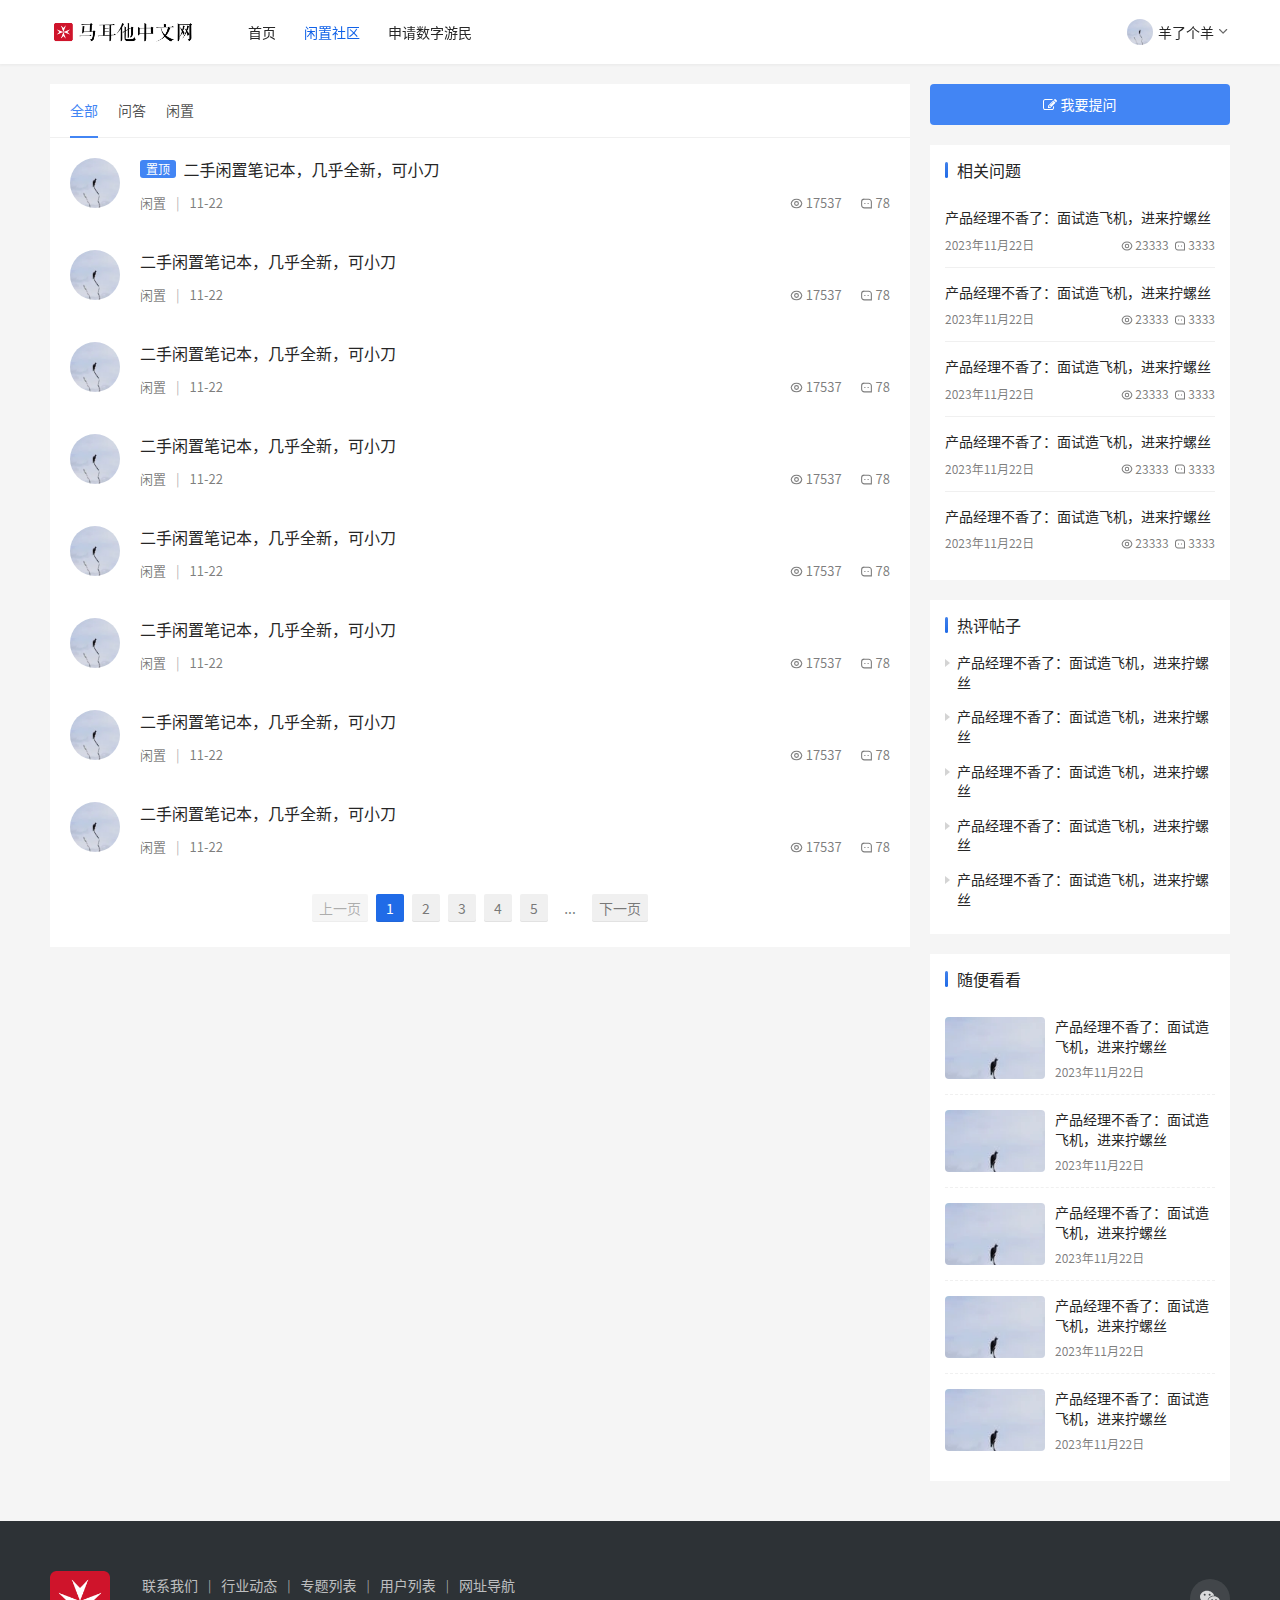
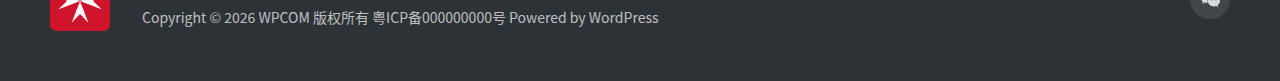
==== commit e7c4836b: "fix: update" ====
--- a/index.html
+++ b/index.html
@@ -3,20 +3,20 @@
   <head>
     <meta charset="UTF-8" />
     <meta name="viewport" content="width=device-width,initial-scale=1,maximum-scale=1,user-scalable=0,viewport-fit=cover" />
-    <title>申请数字游民 - 马耳他中文网 - 马耳他实用资讯及指南</title>
+    <title>问答社区 - 马耳他中文网 - 马耳他实用资讯及指南</title>
     <meta name="keywords" content="马耳他, 马耳他中文网,马耳他旅游,马耳他生活,马耳他教育,马耳他文化,马耳他商业,马耳他指南,马耳他资讯,马耳他移民" />
     <meta name="description" content="马耳他中文网提供全面的马耳他实用资讯和旅游生活指南。我们致力于为在马耳他生活的中国人提供实用信息，同时为对马耳他感兴趣的人提供关于马耳他的各种信息，包括移民、旅游、文化、教育、生活和工作等方面的内容。" />
     <meta property="og:type" content="webpage" />
     <meta property="og:url" content="https://www.51malta.com" />
     <meta property="og:site_name" content="马耳他中文网" />
-    <meta property="og:title" content="申请数字游民 - 马耳他中文网 - 马耳他实用资讯及指南" />
+    <meta property="og:title" content="问答社区 - 马耳他中文网 - 马耳他实用资讯及指南" />
     <meta property="og:description" content="马耳他中文网提供全面的马耳他实用资讯和旅游生活指南。我们致力于为在马耳他生活的中国人提供实用信息，同时为对马耳他感兴趣的人提供关于马耳他的各种信息，包括移民、旅游、文化、教育、生活和工作等方面的内容。" />
     <meta name="applicable-device" content="pc,mobile" />
     <meta http-equiv="Cache-Control" content="no-transform" />
     <link rel="icon" href="favicon.png">
     <link rel='dns-prefetch' href='//www.51malta.com' />
-    <script type="module" crossorigin src="/static/index-CtRE8YnM.js"></script>
-    <link rel="stylesheet" crossorigin href="/static/style-iDje1WOO.css">
+    <script type="module" crossorigin src="/static/index-TE7jLlbu.js"></script>
+    <link rel="stylesheet" crossorigin href="/static/style-1X4n5zUN.css">
   </head>
   <body>
     <div id="app"></div>
--- a/static/style-1X4n5zUN.css
+++ b/static/style-1X4n5zUN.css
@@ -0,0 +1 @@
+@font-face{font-family:iconbg;src:url([data-uri]) format("woff2"),url(//at.alicdn.com/t/c/font_4258484_mxta48jb6ja.woff?t=1696865103077) format("woff")}@-webkit-keyframes swiper-preloader-spin{0%{-webkit-transform:rotate(0deg);transform:rotate(0)}to{-webkit-transform:rotate(1turn);transform:rotate(1turn)}}@keyframes swiper-preloader-spin{0%{-webkit-transform:rotate(0deg);transform:rotate(0)}to{-webkit-transform:rotate(1turn);transform:rotate(1turn)}}@-webkit-keyframes smartphoto-loader{0%{opacity:.4;-webkit-transform:rotate(0deg);transform:rotate(0)}50%{opacity:1;-webkit-transform:rotate(180deg);transform:rotate(180deg)}to{opacity:.4;-webkit-transform:rotate(1turn);transform:rotate(1turn)}}@keyframes smartphoto-loader{0%{opacity:.4;-webkit-transform:rotate(0deg);transform:rotate(0)}50%{opacity:1;-webkit-transform:rotate(180deg);transform:rotate(180deg)}to{opacity:.4;-webkit-transform:rotate(1turn);transform:rotate(1turn)}}@-webkit-keyframes smartphoto-appear{0%{display:none;opacity:0}1%{display:block;opacity:0}to{display:block;opacity:1}}@keyframes smartphoto-appear{0%{display:none;opacity:0}1%{display:block;opacity:0}to{display:block;opacity:1}}@-webkit-keyframes smartphoto-hide{0%{display:block;opacity:1}99%{display:block;opacity:0}to{display:none;opacity:0}}@keyframes smartphoto-hide{0%{display:block;opacity:1}99%{display:block;opacity:0}to{display:none;opacity:0}}@-webkit-keyframes plyr-progress{to{background-position:25px 0}}@keyframes plyr-progress{to{background-position:25px 0}}@-webkit-keyframes plyr-popup{0%{opacity:.5;-webkit-transform:translateY(10px);transform:translateY(10px)}to{opacity:1;-webkit-transform:translateY(0);transform:translateY(0)}}@keyframes plyr-popup{0%{opacity:.5;-webkit-transform:translateY(10px);transform:translateY(10px)}to{opacity:1;-webkit-transform:translateY(0);transform:translateY(0)}}@-webkit-keyframes plyr-fade-in{0%{opacity:0}to{opacity:1}}@keyframes plyr-fade-in{0%{opacity:0}to{opacity:1}}@-webkit-keyframes SunRotating{0%{-webkit-transform:rotate(0deg);transform:rotate(0)}to{-webkit-transform:rotate(.5turn);transform:rotate(.5turn)}}@keyframes SunRotating{0%{-webkit-transform:rotate(0deg);transform:rotate(0)}to{-webkit-transform:rotate(.5turn);transform:rotate(.5turn)}}*:before,*:after{box-sizing:inherit}html{box-sizing:border-box;-webkit-text-size-adjust:100%;-webkit-tap-highlight-color:transparent}body{font-family:var(--theme-font-family);font-size:14px;line-height:1.42857;color:#232323;-webkit-font-smoothing:antialiased;-moz-osx-font-smoothing:grayscale;padding-bottom:env(safe-area-inset-bottom);background:var(--theme-body-bg-color);word-wrap:break-word;color:var(--theme-black-color);--scrollbar-width: 0px;transition:all .3s ease-out 0s,padding-right 0s}details,main{display:block}h1{margin:.67em 0}hr{box-sizing:initial;height:0;overflow:visible;margin-top:20px;margin-bottom:20px;border:0;border-top:1px solid #eee}code,kbd,pre,samp{font-family:SFMono-Regular,Liberation Mono,Consolas,Menlo,monospace,Microsoft Yahei;font-size:1em}a{background-color:initial;color:var(--theme-color)}abbr[title]{-webkit-text-decoration:underline dotted;text-decoration:underline dotted}b,strong{font-weight:bolder}sub,sup{font-size:75%;line-height:0;position:relative;vertical-align:initial}sub{bottom:-.25em}sup{top:-.5em}img{border-style:none;vertical-align:middle}body,button,input,select,textarea{margin:0}optgroup{font-family:inherit;font-size:100%;line-height:1.15;margin:0}button,input{overflow:visible}button,select{text-transform:none}[type=button],[type=reset],[type=submit],button{-webkit-appearance:button}[type=button]::-moz-focus-inner,[type=reset]::-moz-focus-inner,[type=submit]::-moz-focus-inner,button::-moz-focus-inner{border-style:none;padding:0}[type=button]:-moz-focusring,[type=reset]:-moz-focusring,[type=submit]:-moz-focusring,button:-moz-focusring{outline:1px dotted ButtonText}fieldset{margin:0;min-width:0}legend{box-sizing:border-box;display:table;max-width:100%;white-space:normal}progress{vertical-align:initial}textarea{overflow:auto}[type=checkbox],[type=radio]{box-sizing:border-box;padding:0}[type=number]::-webkit-inner-spin-button,[type=number]::-webkit-outer-spin-button{height:auto}[type=search]{-webkit-appearance:textfield;outline-offset:-2px}[type=search]::-webkit-search-decoration{-webkit-appearance:none}::-webkit-file-upload-button{-webkit-appearance:button;font:inherit}summary{display:list-item}[hidden],template{display:none}*,:after,:before,input[type=search]{box-sizing:border-box}button,input,select,textarea{font-family:inherit;font-size:inherit;line-height:inherit}a,a:hover{text-decoration:none}a:hover{color:var(--theme-hover)}a:focus,input[type=checkbox]:focus,input[type=file]:focus,input[type=radio]:focus{outline:5px auto -webkit-focus-ring-color;outline-offset:-1px}figure{margin:0}[role=button]{cursor:pointer}.h1,.h2,.h3,.h4,.h5,.h6,h1,h2,h3,h4,h5,h6{font-family:inherit;font-weight:500;line-height:1.1;color:inherit}.h1 small,.h2 small,.h3 small,.h4 small,.h5 small,.h6 small,h1 small,h2 small,h3 small,h4 small,h5 small,h6 small{font-weight:400;line-height:1;color:#777}.h1,.h2,.h3,h1,h2,h3{margin-top:20px;margin-bottom:10px}.h1 small,.h2 small,.h3 small,.h4 small,.h5 small,.h6 small,h1 small,h2 small,h3 small,h4 small,h5 small,h6 small{font-size:65%}.h4,.h5,.h6,h4,h5,h6{margin-top:10px;margin-bottom:10px}.h4 small,.h5 small,.h6 small,h4 small,h5 small,h6 small{font-size:75%}.h1,.modules-text h1,h1{font-size:36px}.h2,.modules-text h2,h2{font-size:30px}.h3,.modules-text h3,h3{font-size:24px}.h4,h4{font-size:18px}.h5,h5{font-size:14px}.h6,h6,html{font-size:12px}p{margin:0 0 10px}.lead{margin-bottom:20px;font-size:16px;font-weight:300;line-height:1.4}@media (min-width: 768px){.lead{font-size:21px}}small{font-size:85%}.mark,mark{background-color:#fff6e6;padding:.2em}.text-left{text-align:left}.text-right{text-align:right}.text-center{text-align:center}.text-justify{text-align:justify}.text-nowrap{white-space:nowrap}.text-lowercase{text-transform:lowercase}.initialism,.text-uppercase{text-transform:uppercase}.text-capitalize{text-transform:capitalize}dl,ol,ul{margin-top:0;margin-bottom:10px}ol ol,ol ul,ul ol,ul ul{margin-bottom:0}.list-inline,.list-unstyled{padding-left:0;list-style:none}.list-inline{margin-left:-5px}.list-inline>li{display:inline-block;padding-left:5px;padding-right:5px}dl{margin-bottom:20px}dd,dt{line-height:1.42857}dt{font-weight:700}dd{margin-left:0}.dl-horizontal dd:after,.dl-horizontal dd:before{content:" ";display:table}.dl-horizontal dd:after{clear:both}@media (min-width: 768px){.dl-horizontal dt{float:left;width:160px;clear:left;text-align:right;overflow:hidden;text-overflow:ellipsis;white-space:nowrap}.dl-horizontal dd{margin-left:180px}}abbr[data-original-title],abbr[title]{cursor:help;border-bottom:1px dotted #777}.initialism{font-size:90%}blockquote{padding:10px 20px;margin:0 0 20px;font-size:17.5px;border-left:5px solid #eee}.action .action-item-inner.action-item-type-2 p:last-child,.modal-body p:last-child,blockquote ol:last-child,blockquote p:last-child,blockquote ul:last-child{margin-bottom:0}blockquote .small,blockquote footer,blockquote small{display:block;font-size:80%;line-height:1.42857;color:#777}address{margin-bottom:20px;font-style:normal;line-height:1.42857}.container{margin-right:auto;margin-left:auto}fieldset,legend{padding:0;border:0}legend{margin-bottom:20px;font-size:21px;line-height:inherit;color:#232323;border-bottom:1px solid #e5e5e5}input[type=file]{display:block}input[type=range],legend{display:block;width:100%}select[multiple],select[size],textarea.form-control{height:auto}.form-control,output{display:block;font-size:14px;line-height:1.42857}output{padding-top:7px;color:#555}:root{--theme-color: #206be7;--theme-hover: #1162e8;--action-color: #206be7;--theme-base-color: #fff;--theme-body-bg-color: #f5f5f5;--theme-el-bg-color: #fff;--theme-color-h: 0;--theme-color-s: 0%;--theme-color-l: 15%;--theme-color-hsl: var(--theme-color-h),var(--theme-color-s),var(--theme-color-l);--theme-black-color: hsl(var(--theme-color-hsl));--theme-gray-color: hsla(var(--theme-color-hsl),.8);--theme-light-color: hsla(var(--theme-color-hsl),.6);--theme-line-color: hsla(var(--theme-color-hsl),.07);--theme-border-color: hsla(var(--theme-color-hsl),.2);--theme-font-family: -apple-system,BlinkMacSystemFont,Helvetica Neue,PingFang SC,Microsoft YaHei,Source Han Sans SC,Noto Sans CJK SC,WenQuanYi Micro Hei,sans-serif }@media (max-width: 767px){:root{--theme-black-color:#111 }}.style-for-dark,:root{--member-el-bg-color: var(--theme-el-bg-color,#fff);--member-color-h: var(--theme-color-h,0);--member-color-s: var(--theme-color-s,0%);--member-color-l: var(--theme-color-l,15%);--member-color-hsl: var(--member-color-h),var(--member-color-s),var(--member-color-l);--member-black-color: hsl(var(--member-color-hsl));--member-gray-color: hsla(var(--member-color-hsl),.8);--member-light-color: hsla(var(--member-color-hsl),.6);--member-line-color: hsla(var(--member-color-hsl),.07);--member-border-color: hsla(var(--member-color-hsl),.2);--qa-color: #4285f4;--qa-hover: #3380ff;--qa-black-color: var(--theme-black-color,#333);--qa-gray-color: var(--theme-gray-color,#666);--qa-light-color: var(--theme-light-color,#999);--qa-line-color: var(--theme-line-color,#efefef);--qa-border-color: var(--theme-border-color,#e5e5e5);--qa-box-bg-color: hsla(var(--theme-color-hsl),.04)}#wrap{padding-top:64px}.wrap{position:relative;margin-top:20px;margin-bottom:20px;display:flex;align-items:start;justify-content:space-between}.container{margin-right:auto;margin-left:auto;padding-left:10px;padding-right:10px}@media (min-width: 768px){.container{width:750px}}@media (min-width: 992px){.container{width:970px}}@media (min-width: 1240px){.container{width:1200px}}@media (max-width: 991px){body{transition:all .3s ease-out 0s,padding-right 0s}.main-wrap{display:block}}@media (max-width: 767px){body{background:var(--theme-el-bg-color)!important}.container{padding-left:15px;padding-right:15px}.wrap{margin-top:10px}}.wrap-card{width:860px}@media (max-width: 1239px){.wrap-card{width:684px}}@media (max-width: 991px){.wrap-card{width:100%}}.widget-edit{margin-bottom:20px;display:block;padding:12px 20px;font-size:14px;text-align:center;color:#fff;line-height:16px;background:var(--qa-color);border-radius:4px;text-decoration:none;border:0;outline:0}.widget-edit .svg-icon{vertical-align:middle}.widget-edit:hover{background:var(--qa-hover);text-decoration:none}.entry-content{position:relative;margin-bottom:20px;font-size:14px;color:var(--theme-black-color);line-height:1.5}.entry-content img{display:block;max-width:100%}.entry-content img+img{margin-top:12px}.form-control{display:block;font-size:14px;line-height:1.42857;width:100%;border:1px solid hsla(var(--theme-color-hsl),.2);border-radius:3px;transition:border-color .15s ease-in-out;height:auto;padding:9px 16px;color:var(--theme-black-color);background:hsla(var(--theme-color-hsl),.04);border-color:hsla(var(--theme-color-hsl),.02)}.form-control+.form-control{margin-top:14px}.btn{display:inline-block;margin-bottom:0;font-weight:400;text-align:center;vertical-align:middle;touch-action:manipulation;cursor:pointer;background:var(--member-el-bg-color);border:1px solid hsla(var(--member-color-hsl),.2);white-space:nowrap;padding:9px 20px;-webkit-user-select:none;user-select:none;text-decoration:none;box-shadow:none;text-shadow:none!important}.btn-lg{padding:11px 20px;font-size:14px;line-height:16px;border-radius:4px}.btn-block{display:block;width:100%}.btn.btn-primary{color:#fff;background-color:var(--member-color,var(--theme-color,#206be7));border-color:var(--member-color,var(--theme-color,#206be7));outline:0;transition:all .1s ease-out 0s}.svg-icon{width:1em;height:1em;vertical-align:-.15em;overflow:hidden;fill:currentColor;font-size:inherit;color:inherit}.footer{padding:50px 0;color:#ffffffb3;background:#2d3236}@media (max-width: 991px){.footer{padding:25px 10px;text-align:center}}@media (max-width: 767px){.footer{padding:20px 0}}.footer a{color:inherit}.footer a:hover{color:#ffffffe6;text-decoration:none}.footer .copyright{font-size:14px}@media (max-width: 767px){.footer .copyright{font-size:12px}}.footer .copyright p{margin:0 0 5px}.footer .copyright p:last-child{margin-bottom:0}.footer .footer-nav,.footer .menu ul,.footer ul.menu{padding:0;margin:0 0 12px;font-size:14px;list-style:none}.footer .footer-nav li,.footer .menu ul li,.footer ul.menu li{display:inline-block;margin-right:10px;line-height:18px}.footer .footer-nav li:after,.footer .menu ul li:after,.footer ul.menu li:after{display:inline-block;font-size:12px;line-height:18px;opacity:.8;content:"|";vertical-align:top}.footer .footer-nav li:last-child:after,.footer .menu ul li:last-child:after,.footer ul.menu li:last-child:after{display:none}.footer .footer-nav a,.footer .menu ul a,.footer ul.menu a{display:inline-block;padding-right:10px;vertical-align:top}.footer-col-wrap{display:flex;align-items:center;justify-content:center}.footer-with-logo .footer-col-copy{width:auto}.footer-with-none{text-align:center}.footer-col-logo{flex-shrink:0;margin-right:32px}@media (max-width: 1239px){.footer-col-logo{display:none}}.footer-col-logo img{display:block;max-width:160px;max-height:60px;height:auto}.footer-col-copy{width:100%}.footer-col-sns{flex-shrink:0;margin-right:0;margin-left:20px}@media (max-width: 991px){.footer-col-sns{display:none}}.footer-sns{display:flex;align-items:center}.footer-sns a{margin:0 0 0 20px}.footer-sns .sns-icon{display:inline-block;position:relative;width:40px;height:40px;font-size:20px;line-height:40px;border-radius:50%;text-align:center;background:rgba(255,255,255,.1);color:#fffc;z-index:0}.footer-sns .sns-icon:before{position:relative;z-index:1}.footer-sns .svg-icon{position:absolute;top:50%;left:50%;transform:translate(-50%,-50%);z-index:2}.footer-sns .sns-icon:after{position:absolute;left:0;top:0;width:100%;height:100%;background:var(--theme-hover);border-radius:50%;content:"";opacity:0;-webkit-transform:scale(0);transform:scale(0)}.footer-sns .sns-icon.material-icons:after{z-index:-1}.footer-sns .sns-icon:hover,.tagHandler ul.tagHandlerContainer li.tagItem:hover{color:#fff}.footer-sns .sns-icon:hover:after{-webkit-transform:scale(1);transform:scale(1);opacity:1;transition:all .5s cubic-bezier(.3,0,0,1.3) 0s}.member-passport .footer{width:100%;padding:30px 0;color:#fff;text-align:center;background:linear-gradient(180deg,transparent,rgba(0,0,0,.3))}@media (max-width: 767px){.member-passport .footer{position:relative;font-size:12px;color:var(--theme-light-color);background:var(--theme-el-bg-color)}}.member-passport .footer .copyright,.member-passport .footer .footer-nav{font-size:13px}.member-passport .footer .footer-nav li:last-child{margin-right:0}.member-passport .footer .footer-nav li:last-child a{padding-right:0}.member-passport .footer a,.member-passport .footer a:hover{color:#fff}@media (max-width: 767px){.member-passport .footer a{color:var(--theme-light-color)}}@media (max-width: 767px){.member-passport .footer a:hover{color:var(--theme-gray-color)}}.member-passport .footer .footer-col-logo,.member-passport .footer .footer-col-sns{display:none}.style-for-dark .footer{color:var(--theme-gray-color);background:var(--theme-el-bg-color)}.widget-item[data-v-a56978de]{display:flex;padding:15px 0;margin:0;width:100%;overflow:hidden}.widget-item-cover[data-v-a56978de]{display:block;margin-right:10px;width:100px;height:62px;flex-shrink:0;overflow:hidden;border-radius:4px}.widget-item-cover img[data-v-a56978de]{width:100%;height:auto;transition:all .3s ease-out 0s;object-fit:cover}.widget-item-body[data-v-a56978de]{position:relative;flex-shrink:1}.widget-item-title[data-v-a56978de]{display:block;line-height:1.4;margin-bottom:10px}.widget-item-meta[data-v-a56978de]{margin:0;display:flex;font-size:12px;color:var(--qa-light-color);line-height:14px;align-items:center}.widget-item-time[data-v-a56978de]{flex:1;margin:0;font-size:12px;color:var(--theme-light-color);line-height:14px}.widget-item-count[data-v-a56978de]{margin-left:5px}.normal .widget-item[data-v-a56978de]{border-bottom:1px solid var(--qa-line-color)}.small .widget-item[data-v-a56978de]{position:relative;padding:5px 0 10px 12px;line-height:1.46}.small .widget-item[data-v-a56978de]:before{position:absolute;left:0;top:11px;content:"";width:0;height:0;line-height:0;border:4px solid transparent;border-left:5px solid hsla(var(--theme-color-hsl),.2)}.large .widget-item[data-v-a56978de]{margin:0;border-bottom:1px dashed var(--theme-line-color)}.widget-item[data-v-a56978de]:last-child{border-bottom:0}.normal .widget-item-cover[data-v-a56978de],.small .widget-item-cover[data-v-a56978de]{display:none}.normal .widget-item-body[data-v-a56978de]{width:100%}.small .widget-item-meta[data-v-a56978de]{display:none}.small .widget-item-body[data-v-a56978de]{width:100%}.small .widget-item-title[data-v-a56978de]{margin:0}.large .widget-item-title[data-v-a56978de]{height:38px;overflow:hidden;text-overflow:ellipsis;-webkit-box-orient:vertical;-webkit-line-clamp:2}.large .widget-item-body[data-v-a56978de]{width:calc(100% - 110px)}.large .widget-item-count[data-v-a56978de]{display:none}.widget-card[data-v-6bf4ecc1]{margin-bottom:20px;padding:15px;background:var(--theme-el-bg-color)}.widget-card-title[data-v-6bf4ecc1]{position:relative;margin:2px 0 15px;padding:0 0 0 12px;font-size:16px;font-weight:500;line-height:1}.widget-card-title[data-v-6bf4ecc1]:before{position:absolute;left:0;top:0;width:3px;height:100%;content:"";background-color:var(--theme-color);background-image:linear-gradient(180deg,rgba(255,255,255,.15),transparent);border-radius:3px}.widget-card-body[data-v-6bf4ecc1]{margin:0;padding:0;list-style:none}.sidebar[data-v-0ec3b5db]{width:300px}@media (max-width: 1239px){.sidebar[data-v-0ec3b5db]{width:250px}}@media screen and (max-width: 991px){.sidebar[data-v-0ec3b5db]{display:none}}.breadcrumb[data-v-d6aab1db]{position:relative;z-index:10;margin-top:20px;margin-bottom:-4px;display:flex;align-items:center;line-height:1;font-size:13px}.breadcrumb a[data-v-d6aab1db]{padding-right:8px}.breadcrumb a[data-v-d6aab1db]:after{content:"/";margin-left:8px;color:var(--theme-light-color)}.breadcrumb a[data-v-d6aab1db]:last-child:after{display:none}@media (max-width: 767px){.breadcrumb[data-v-d6aab1db]{margin-bottom:0}}.header{position:fixed;top:0;left:0;z-index:999;background-color:#fff;width:100%;border:0;box-shadow:0 0 3px 1px #2626260f}.header .container{display:flex;align-items:center;justify-content:space-between}.header .logo{height:64px;display:flex;align-items:center;font-size:20px;line-height:1;transition:all .3s ease-out 0s}.header .logo img{width:auto;max-height:36px}.header-menu{flex:1;display:flex;align-items:center;justify-content:space-between}.nav{display:flex;margin-left:40px;align-items:center}.nav a{display:flex;align-items:center;padding:0 14px;color:#262626;line-height:64px;font-size:14px}.nav a.active,.nav a:hover,.nav a.active .svg-icon,.nav a:hover .svg-icon{color:var(--theme-hover);background:0 0}.nav a .svg-icon{font-size:13px;margin-right:3px;color:#262626}.navbar-toggle{margin:0;order:1;position:relative;padding:9px 10px;background-color:initial;background-image:none;border:1px solid transparent;border-radius:2px;transition:all .3s ease-out 0s}.navbar-toggle .icon-bar{display:block;width:20px;height:2px;border-radius:1px}.navbar-toggle .icon-bar+.icon-bar{margin-top:5px}.icon-bar{transition:all .3s ease-out .3s;background:rgba(38,38,38,.8)}@media (min-width: 768px){.navbar-toggle{display:none}}@media (max-width: 767px){.header .wrap{padding:0 10px 0 15px}.navbar-on .navbar-toggle{position:fixed;top:0;z-index:1000;right:100%;background:0 0!important;border:0!important;margin-top:8px;color:#fff}.navbar-on .icon-bar{transition:all .3s ease-out .3s;background:#fff!important}.navbar-on .icon-bar-1{margin-bottom:0;transform:rotate(-45deg) translate(-5px,5px)}.navbar-on .icon-bar-2{opacity:0}.navbar-on .icon-bar-3{transform:rotate(45deg) translate(-5px,-5px)}.header-menu{display:block!important;position:fixed!important;bottom:0;top:0;right:100%;z-index:998;padding:50px 0;width:80%;height:100%!important;margin:0!important;background:var(--theme-color);transition:all .3s ease-out 0s;overflow:auto;border:0}.header-menu .nav{display:block!important;margin-left:0}.nav a{width:100%;padding:0 20px;font-weight:400;line-height:48px!important;color:#fff;border-bottom:1px solid rgba(0,0,0,.05)}.nav a.active{color:#fff!important;background:rgba(255,255,255,.1)!important}.nav a .svg-icon,.nav a.active .svg-icon{color:#fff;font-size:14px;margin-right:6px}.header-action{padding:20px;color:#fff!important}}.navbar-on{transition:all .3s ease-out 0s;position:fixed;top:0;left:0;right:0;bottom:0;overflow:hidden;transform:translate(80%)}.navbar-on-shadow{display:none}.navbar-on .navbar-on-shadow{position:fixed;z-index:10000;width:100%;height:100%;left:0;top:0;content:"";background:rgba(0,0,0,.3);cursor:pointer;display:block}.header-user{position:relative;display:flex;align-items:center;padding-right:calc(1em + 2px);cursor:pointer}.header-user:after{position:absolute;right:0;top:0;font-family:iconbg;font-size:.9em;line-height:26px;content:"";opacity:.7;transition:transform .3s}.header-user:active:after{transition:transform .3s;transform:rotate(-180deg)}.header-user img{display:block;width:26px;height:26px;border-radius:50%;margin-right:5px}.header-user span{max-width:120px;overflow:hidden;white-space:nowrap;text-overflow:ellipsis;vertical-align:top}.card+.card[data-v-4f29a38f]{margin-top:20px}.card[data-v-4f29a38f]{transition:all .3s ease-out 0s;font-size:14px;color:var(--theme-black-color);line-height:1.8;background:var(--theme-el-bg-color)}.card-head[data-v-4f29a38f]{display:flex;align-items:center;position:relative;border-bottom:1px solid var(--theme-line-color);padding:0 20px}.card-title[data-v-4f29a38f]{margin:0 32px 0 0;padding:0;font-size:18px;font-weight:500;line-height:22px;background:0 0}.card-tab[data-v-4f29a38f]{flex:1;margin-bottom:-1px;white-space:nowrap;overflow-y:visible;overflow-x:auto;-webkit-overflow-scrolling:touch}.card-tab-item[data-v-4f29a38f]{display:inline-block;margin:0 20px 0 0;color:var(--qa-gray-color);font-size:14px;line-height:52px;text-decoration:none;box-shadow:none;cursor:pointer;border-bottom:2px solid transparent}.card-tab-item[data-v-4f29a38f]:last-child{margin-right:0}.card-tab-item.current[data-v-4f29a38f]{position:relative;color:var(--qa-color);font-weight:500;border-bottom-color:var(--qa-color)}.card-body[data-v-4f29a38f]{padding:0 20px 20px}@media (max-width: 991px){.card-tab[data-v-4f29a38f]{width:100%}}@media (max-width: 767px){.card-head[data-v-4f29a38f]{padding:0}}.pagination[data-v-82f6845e]{margin-top:20px;display:flex;justify-content:center}.pagination>a[data-v-82f6845e]{display:inline-block;padding:7px;margin-left:8px;margin-bottom:5px;min-width:28px;text-align:center;color:var(--qa-light-color);line-height:1;background-color:var(--qa-line-color);box-shadow:inset 0 -1px 0 0 var(--qa-line-color);border-radius:2px;overflow:hidden;transition:all .2s ease-in-out;vertical-align:top}.pagination>a[data-v-82f6845e]:first-child{margin-left:0}.pagination>a[data-v-82f6845e]:hover{color:var(--theme-hover)}.pagination>a.active[data-v-82f6845e]{background:var(--action-color);color:#fff;border-color:var(--action-color)}.pagination>a.disabled[data-v-82f6845e]{cursor:not-allowed;opacity:.6}.pagination>a.disabled[data-v-82f6845e]:hover{color:#333}.pagination>span[data-v-82f6845e]{padding:7px;margin-left:8px;margin-bottom:5px;min-width:28px;text-align:center;color:var(--qa-light-color);line-height:1;transition:all .2s ease-in-out}.topic-item[data-v-ea3c204b]{display:flex;align-items:start;padding:20px 0;text-align:left;overflow:hidden}.topic-item .topic-user-avatar[data-v-ea3c204b]{display:block;width:50px;flex-shrink:0}.topic-item .topic-user-avatar img[data-v-ea3c204b]{width:50px;height:50px;border-radius:50%;object-fit:cover}.topic-item .topic-user-avatar-name[data-v-ea3c204b]{display:none}.topic-item-content[data-v-ea3c204b]{width:100%;padding-left:20px}.topic-item-content .put-top[data-v-ea3c204b]{display:inline-block;background:var(--qa-color);padding:2px 6px;margin-right:4px;margin-top:2px;border-radius:3px;color:#fff;font-size:12px;line-height:14px;vertical-align:top}.topic-item-content .topic-title[data-v-ea3c204b]{display:block;width:calc(100% - 70px);margin-bottom:15px;font-size:16px;line-height:22px;color:var(--qa-black-color);overflow:hidden;white-space:nowrap;text-overflow:ellipsis}.topic-item-content .topic-meta[data-v-ea3c204b]{display:flex;align-items:center;justify-content:space-between;font-size:13px;color:var(--theme-light-color);line-height:15px}.topic-item-content .topic-meta-item[data-v-ea3c204b]{margin-right:10px;color:inherit}.topic-item-content .topic-meta-item[data-v-ea3c204b]:after{margin-left:10px;content:"|";opacity:.6}.topic-item-content .topic-meta-item[data-v-ea3c204b]:last-child:after{display:none}.topic-meta-count span[data-v-ea3c204b]{margin-left:15px;vertical-align:top}@media (max-width: 767px){.topic-item[data-v-ea3c204b]{display:block;border-bottom:1px dashed var(--qa-line-color)}.topic-item .topic-user-avatar[data-v-ea3c204b]{display:flex;width:100%;margin-bottom:15px}.topic-item .topic-user-avatar img[data-v-ea3c204b]{width:32px!important;height:32px!important}.topic-item .topic-user-avatar-name[data-v-ea3c204b]{display:block;margin-left:10px;width:calc(100% - 42px)}.topic-item .topic-user-avatar-name .user-name[data-v-ea3c204b]{display:block;margin-bottom:3px;color:var(--qa-black-color);font-size:14px;font-weight:500;line-height:16px;white-space:nowrap;overflow:hidden;text-overflow:ellipsis}.topic-item .topic-user-avatar-name .topic-time[data-v-ea3c204b]{display:block;font-size:11px;line-height:13px;color:var(--qa-gray-color)}.topic-item-content[data-v-ea3c204b]{padding-left:0}.topic-item-content .topic-title[data-v-ea3c204b]{width:100%;font-size:16px;white-space:normal;text-overflow:unset;line-height:1.45}}.main-extra{display:none}@media (max-width: 991px){.main-extra{display:block;margin-left:10px;width:30px;flex-shrink:0}.main-extra a{display:block;width:30px;height:30px;font-size:18px;line-height:30px;text-align:center;color:#fff!important;background:var(--qa-color);border-radius:50%}}.reply-no-login[data-v-809ab171]{margin-top:40px;padding:20px 0;margin-bottom:20px;background:#fcf8e3;color:#8a6d3b;text-align:center;opacity:.6}.samll-comment[data-v-a4930ead]{position:relative;padding-bottom:15px;margin-bottom:15px;line-height:1.46}.samll-comment[data-v-a4930ead]:last-child{border-bottom:0;margin-bottom:0;padding-bottom:0}.samll-comment-name[data-v-a4930ead]{margin-bottom:15px;font-size:13px;color:var(--theme-light-color);line-height:16px}.samll-comment-name a[data-v-a4930ead]{color:var(--theme-black-color);font-size:14px;line-height:16px;font-weight:500;vertical-align:top}.samll-comment-name time[data-v-a4930ead]{margin-left:10px}.samll-comment-content[data-v-a4930ead]{margin-bottom:0}.comment[data-v-676f96e5]{position:relative;padding:30px 0;border-bottom:1px solid var(--theme-line-color)}.comment-head[data-v-676f96e5]{position:relative;margin-bottom:30px;display:flex;align-items:center}.comment-avatar[data-v-676f96e5]{display:inline-block;width:48px;height:48px;margin-right:15px;vertical-align:top}.comment-avatar img[data-v-676f96e5]{width:100%;height:100%;border-radius:50%;vertical-align:top;object-fit:cover}.comment-user[data-v-676f96e5]{width:calc(100% - 63px);display:inline-block;vertical-align:top;font-size:16px;color:var(--theme-black-color);line-height:22px}.comment-name[data-v-676f96e5]{display:inline-block;color:inherit;font-weight:500;white-space:nowrap;overflow:hidden;text-overflow:ellipsis;max-width:70%}.comment-desc[data-v-676f96e5]{max-width:100%;margin-top:4px;font-size:14px;color:var(--theme-light-color);line-height:22px;white-space:nowrap;text-overflow:ellipsis;overflow:hidden}.comment-footer[data-v-676f96e5]{display:flex;font-size:14px;line-height:16px;align-items:center}@media (max-width: 767px){.comment-footer[data-v-676f96e5]{display:block}.comment-footer div[data-v-676f96e5]:last-child{margin-top:10px}}.comment-reply[data-v-676f96e5]{display:none;position:absolute;right:0;top:0;font-size:13px;line-height:23px;color:var(--theme-gray-color);font-weight:400;white-space:nowrap;overflow:hidden;text-overflow:ellipsis}.comment-reply[data-v-676f96e5]:active,.comment-reply[data-v-676f96e5]:hover{display:block}.comment-body[data-v-676f96e5]{margin-bottom:30px;font-size:15px;line-height:1.6;position:relative;color:var(--theme-black-color);line-height:1.8;counter-reset:footnotes}.comment-vote-btn[data-v-676f96e5]{position:relative;z-index:0;display:inline-block;padding:0 10px;font-size:14px;line-height:32px;border:0;border-radius:3px;text-align:center;color:var(--qa-color);cursor:pointer;background:0 0;overflow:hidden}.comment-vote-btn+.comment-vote-btn[data-v-676f96e5]{margin-left:5px;margin-right:20px}.comment-vote-btn[data-v-676f96e5]:before{position:absolute;z-index:-1;left:0;right:0;top:0;bottom:0;content:"";background:var(--qa-color);opacity:.15}.comment-vote-btn.active[data-v-676f96e5]{background:var(--qa-color);color:#fff}.comment-time[data-v-676f96e5],.comment-count[data-v-676f96e5]{display:inline-block;margin-right:15px;line-height:inherit;color:var(--theme-light-color)}.comment-samll-list[data-v-676f96e5]{position:relative;font-size:0;padding:20px;margin-top:20px;background:var(--qa-box-bg-color,rgba(0,0,0,.03));border-radius:4px;box-shadow:0 0 1px 0 var(--qa-border-color)}.detail-ward .card-body{padding:20px}.detail-title{position:static;margin:0;display:inline;font-size:24px;line-height:1.3;vertical-align:top}.detail-title-top{display:inline-block;background:var(--qa-color);padding:2px 6px;margin-right:4px;margin-top:4px;line-height:18px;border-radius:3px;color:#fff;font-size:12px;vertical-align:top}.detail-info{margin-top:20px;font-size:13px;line-height:15px;color:var(--theme-light-color)}.detail-info-item{margin-right:15px}.detail-content{padding-top:20px}.reply-head{flex:1;padding:20px 0;display:flex;align-items:center;justify-content:space-between}.reply-total{color:var(--qa-light-color);font-size:14px;vertical-align:top}.reply-total:before{margin-right:20px;content:"|";color:var(--theme-light-color)}.reply-btn{margin-top:-2px;padding:7px 15px;font-size:12px;line-height:14px;color:#fff;background:var(--qa-color);border-radius:3px}@media (max-width: 767px){.detail .card-body{padding-left:0;padding-right:0}.detail-title{font-size:22px}.detail-content{padding:15px 0}}.user-head{position:relative;height:0;padding-top:37%;margin-bottom:20px;background-color:hsla(var(--member-color-hsl),.03)}.user-head-bg{position:absolute;width:100%;height:100%;left:0;top:0;overflow:hidden}.user-head-bg img{width:100%;height:100%;object-fit:cover}.user-head-bg:after{position:absolute;left:0;top:0;width:100%;height:100%;background:#000;content:"";opacity:.3}.user-card .card-tab{text-align:center}.user-card .card-tab .card-tab-item{margin-left:30px;margin-right:30px}.user-no-content{padding:60px 20px;font-size:14px;line-height:24px;color:var(--member-light-color, var(--theme-light-color));text-align:center}.user-no-content img{width:auto;height:120px;margin:0 auto 20px;fill:var(--member-light-color, var(--theme-light-color));display:block}.user-data{position:absolute;width:100%;height:100%;left:0;top:0;padding:10px;display:flex;align-items:center;flex-direction:column;justify-content:space-between;color:#fff;z-index:10}.user-avatar{position:relative;width:80px;height:80px;margin:0 auto 20px;border-radius:50%;border:2px solid var(--member-el-bg-color);overflow:hidden}.user-avatar img{width:100%;height:100%;background:var(--member-el-bg-color);object-fit:cover}.user-name{margin:0 0 10px;padding:0;border:0;font-size:20px;line-height:24px;font-weight:600}.user-desc{margin-bottom:20px;padding:0 10px;font-size:14px;line-height:1.46;max-height:62px;overflow:hidden;text-overflow:ellipsis;-webkit-box-orient:vertical;display:-webkit-box;-webkit-line-clamp:3}.user-stats{display:flex;justify-content:center;margin-bottom:20px}.user-stats-item{width:auto;padding:0 8px;color:inherit}@media (max-width: 767px){.user-head{height:auto;margin-left:-15px;margin-right:-15px;padding-top:37vw;background:0 0}.user-head-bg{height:37vw;z-index:1}.user-head-bg:before{display:none}.user-data{position:relative;height:auto;padding:0 15px 15px;margin-top:-40px;color:inherit}}.uploader__wrapper{margin-top:14px;margin-bottom:0;padding-left:0;list-style:none;width:100%;display:flex;flex-wrap:wrap;justify-content:space-between}.uploader__wrapper li{position:relative;width:120px;height:120px;margin-bottom:14px;margin-right:14px;background-color:var(--theme-body-bg-color);border:1px dashed var(--theme-line-color);border-radius:2px;overflow:hidden}.uploader__wrapper:after{content:"";flex:auto;min-width:31.5%}.uploader__wrapper li img{position:absolute;width:100%;height:auto;top:50%;left:50%;transform:translate(-50%,-50%)}.uploader__wrapper li .icon-delete{position:absolute;display:block;padding:2px 4px;background-color:#fff;right:0;top:0;z-index:10;text-shadow:0 0 .1rem rgba(0,0,0,.3);font-size:160%}.uploader__upload{display:flex;align-items:center;flex-direction:column;justify-content:center;color:#000000a6;background-color:#fff}.uploader__upload .icon-upload{font-size:200%}.form{width:100%;padding:30px;background-color:#fff}.form .btn{margin-top:20px}@media (max-width: 767px){.form{padding:20px 10px}}.member-passport{min-height:100vh;background-size:cover;background-position:50%;background-repeat:no-repeat;background-color:var(--theme-el-bg-color);background-image:url(/static/login-bg-xKezrpW7.jpg);overflow:hidden}.member-passport #app{height:100vh;display:flex;flex-direction:column;overflow:hidden;overflow-y:auto;-webkit-overflow-scrolling:touch}.passport{flex:1;width:100%;padding:0;background:0 0;box-sizing:border-box;display:flex;align-items:center}@media (max-width: 767px){.passport{background-image:none}}.login-wrap{margin:30px auto 0;width:100%;max-width:360px;padding:50px 25px;text-align:left;background:var(--member-el-bg-color);border-radius:4px;transition:all .2s ease-out 0s}.login-head{margin-bottom:40px;text-align:center}.login-head img{display:inline-block;height:40px;line-height:40px}.login-body{display:block;width:70%;max-width:220px;height:267px;margin:0 auto;text-align:center}.login-body img{width:100%}.login-body p{font-size:13px;margin-bottom:0;line-height:1.5}
